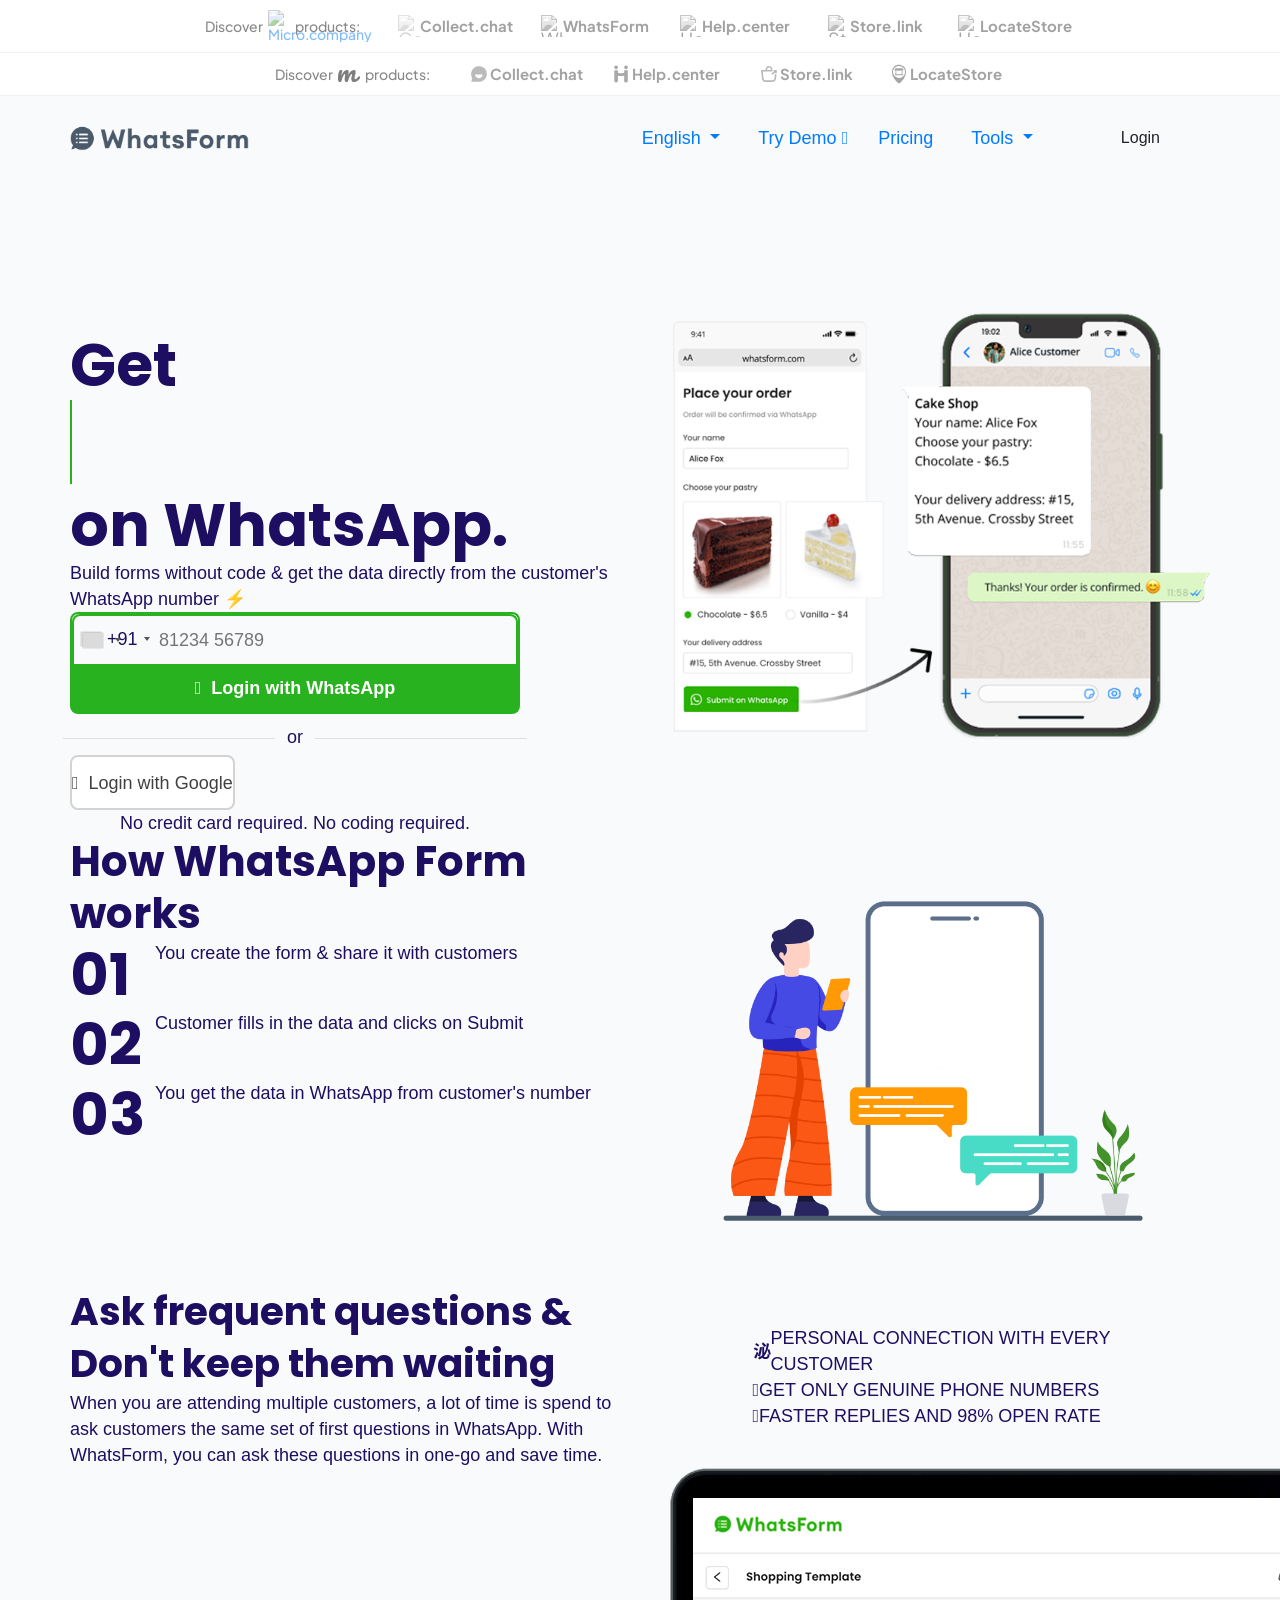
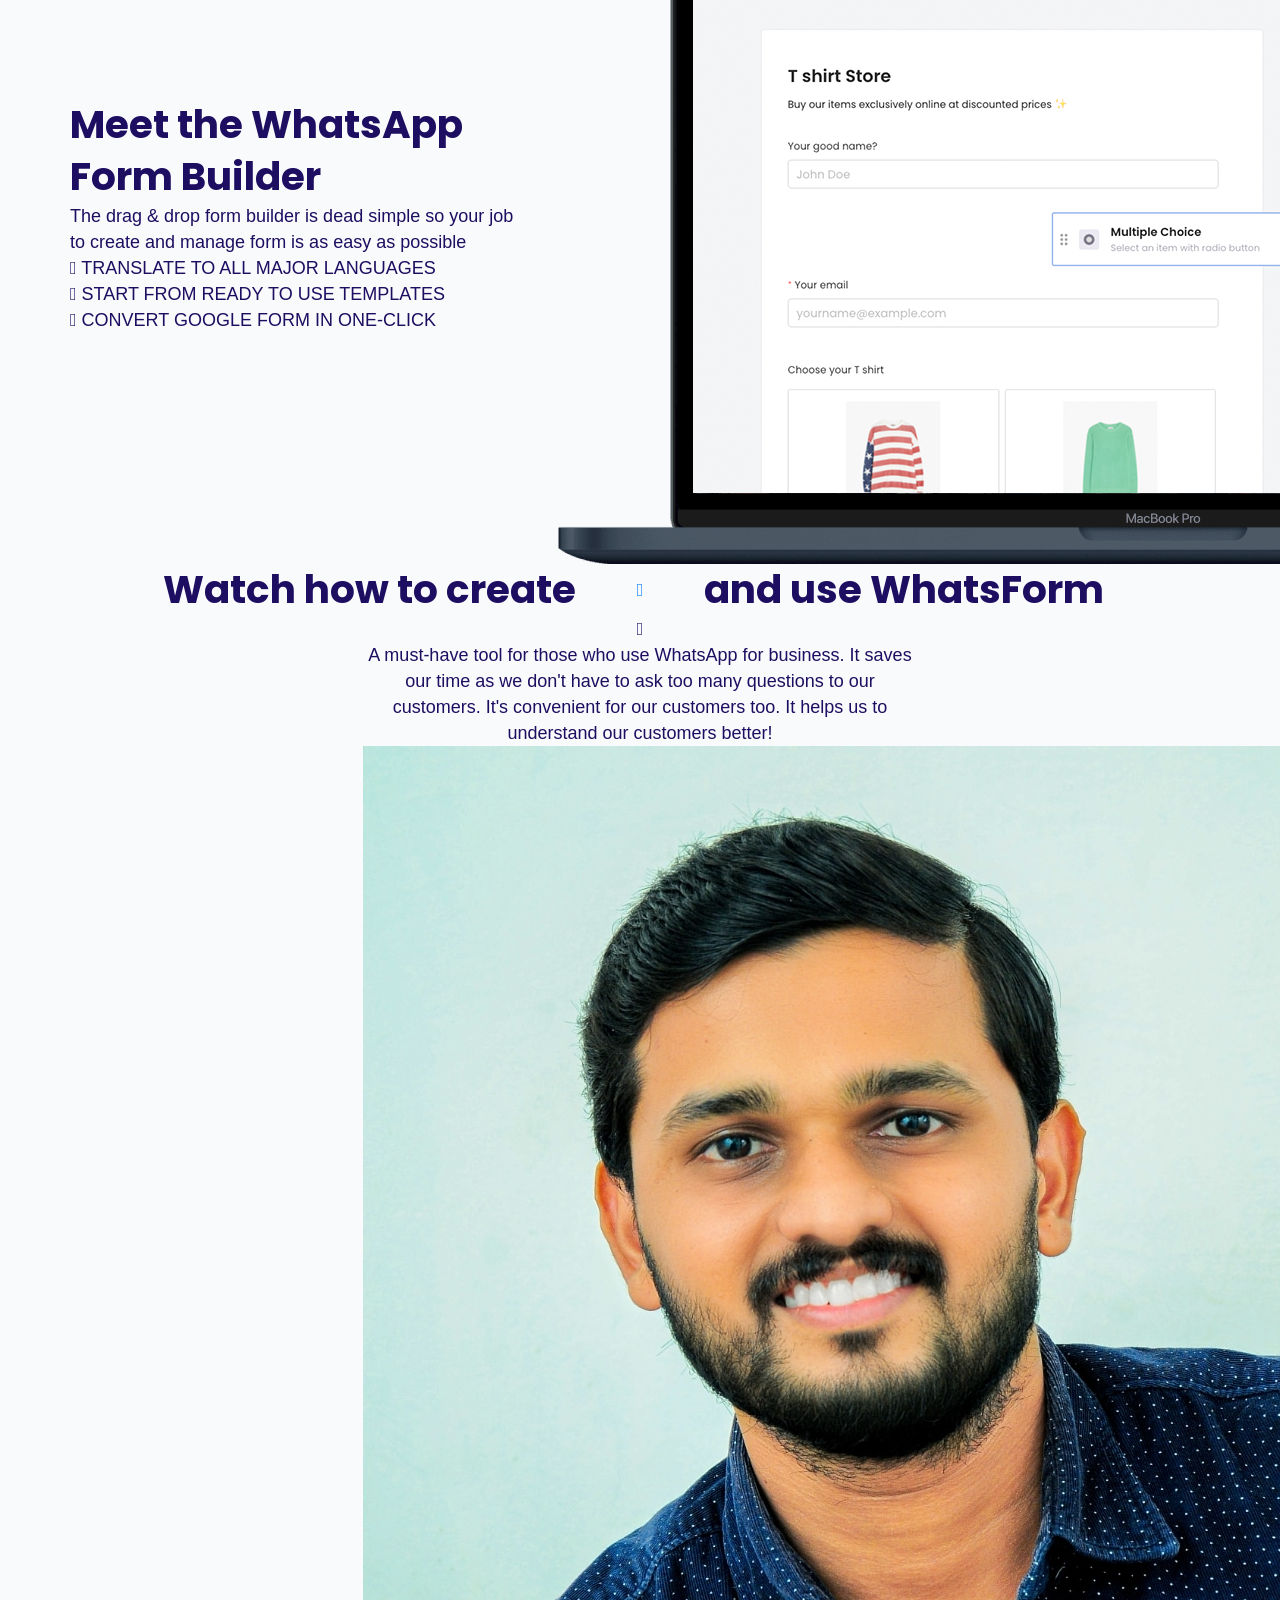
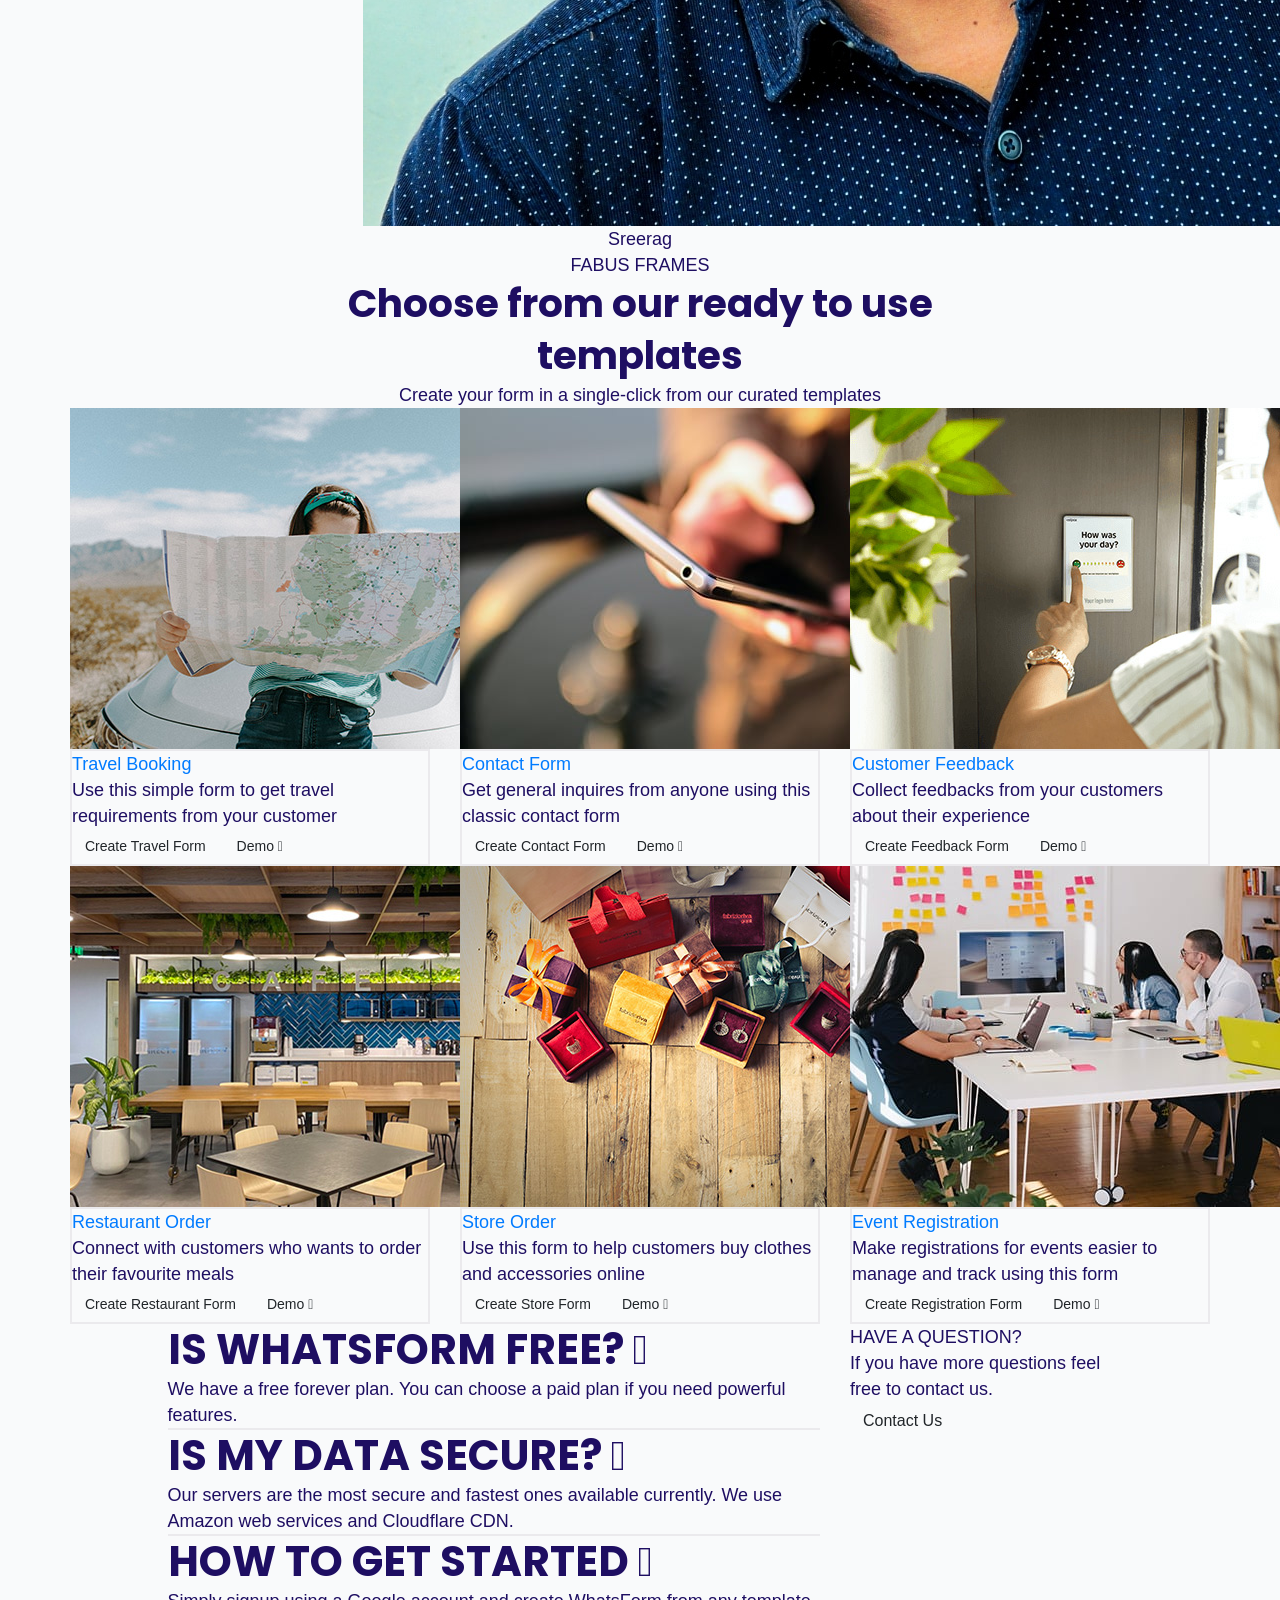
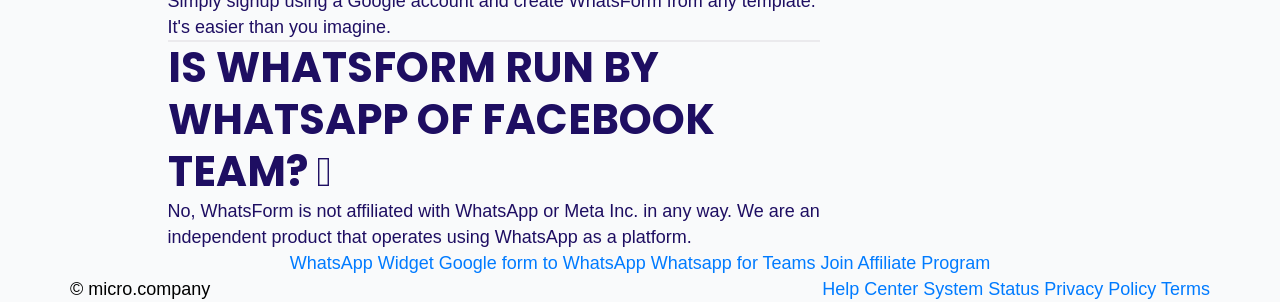
==== whatsform.html @ f4830c85 "Add files via upload" ====
<!DOCTYPE html>
<!-- saved from url=(0022)https://whatsform.com/ -->
<html lang="en"><head><meta http-equiv="Content-Type" content="text/html; charset=UTF-8">
	
	<meta name="viewport" content="width=device-width, initial-scale=1">
	<link rel="icon" href="https://whatsform.com/assets/images/favicon.png" type="image/x-icon">
	<meta name="viewport" content="width=device-width, initial-scale=1.0">
	<meta name="twitter:card" content="summary_large_image">
	<meta name="twitter:site" content="WhatsForm">
	<meta name="twitter:title" content="WhatsForm">
	<meta name="twitter:description" content="Create a form for free &amp; Get data directly to WhatsApp from the customer" s="" number.'="">
	<meta name="twitter:url" content="whatsform.com">
	<meta name="twitter:image" content="https://whatsform.com/images/meta.png">
	<meta property="og:site_name" content="WhatsForm">
	<meta property="og:type" content="website">
	<meta property="og:url" content="whatsform.com">
	<meta property="og:title" content="WhatsForm">
	<meta property="og:description" content="Create a form for free &amp; Get data directly to WhatsApp from the customer" s="" number.'="">
	<meta property="og:image" content="https://whatsform.com/images/meta.png">
	
	<!-- Google Fonts -->
	<style type="text/css">@font-face {font-family:DM Sans;font-style:normal;font-weight:100;src:url(/cf-fonts/v/dm-sans/5.0.18/latin-ext/wght/normal.woff2);unicode-range:U+0100-02AF,U+0304,U+0308,U+0329,U+1E00-1E9F,U+1EF2-1EFF,U+2020,U+20A0-20AB,U+20AD-20CF,U+2113,U+2C60-2C7F,U+A720-A7FF;font-display:swap;}@font-face {font-family:DM Sans;font-style:normal;font-weight:100;src:url(/cf-fonts/v/dm-sans/5.0.18/latin/wght/normal.woff2);unicode-range:U+0000-00FF,U+0131,U+0152-0153,U+02BB-02BC,U+02C6,U+02DA,U+02DC,U+0304,U+0308,U+0329,U+2000-206F,U+2074,U+20AC,U+2122,U+2191,U+2193,U+2212,U+2215,U+FEFF,U+FFFD;font-display:swap;}@font-face {font-family:DM Sans;font-style:normal;font-weight:200;src:url(/cf-fonts/v/dm-sans/5.0.18/latin/wght/normal.woff2);unicode-range:U+0000-00FF,U+0131,U+0152-0153,U+02BB-02BC,U+02C6,U+02DA,U+02DC,U+0304,U+0308,U+0329,U+2000-206F,U+2074,U+20AC,U+2122,U+2191,U+2193,U+2212,U+2215,U+FEFF,U+FFFD;font-display:swap;}@font-face {font-family:DM Sans;font-style:normal;font-weight:200;src:url(/cf-fonts/v/dm-sans/5.0.18/latin-ext/wght/normal.woff2);unicode-range:U+0100-02AF,U+0304,U+0308,U+0329,U+1E00-1E9F,U+1EF2-1EFF,U+2020,U+20A0-20AB,U+20AD-20CF,U+2113,U+2C60-2C7F,U+A720-A7FF;font-display:swap;}@font-face {font-family:DM Sans;font-style:normal;font-weight:300;src:url(/cf-fonts/v/dm-sans/5.0.18/latin/wght/normal.woff2);unicode-range:U+0000-00FF,U+0131,U+0152-0153,U+02BB-02BC,U+02C6,U+02DA,U+02DC,U+0304,U+0308,U+0329,U+2000-206F,U+2074,U+20AC,U+2122,U+2191,U+2193,U+2212,U+2215,U+FEFF,U+FFFD;font-display:swap;}@font-face {font-family:DM Sans;font-style:normal;font-weight:300;src:url(/cf-fonts/v/dm-sans/5.0.18/latin-ext/wght/normal.woff2);unicode-range:U+0100-02AF,U+0304,U+0308,U+0329,U+1E00-1E9F,U+1EF2-1EFF,U+2020,U+20A0-20AB,U+20AD-20CF,U+2113,U+2C60-2C7F,U+A720-A7FF;font-display:swap;}@font-face {font-family:DM Sans;font-style:normal;font-weight:400;src:url(/cf-fonts/v/dm-sans/5.0.18/latin/wght/normal.woff2);unicode-range:U+0000-00FF,U+0131,U+0152-0153,U+02BB-02BC,U+02C6,U+02DA,U+02DC,U+0304,U+0308,U+0329,U+2000-206F,U+2074,U+20AC,U+2122,U+2191,U+2193,U+2212,U+2215,U+FEFF,U+FFFD;font-display:swap;}@font-face {font-family:DM Sans;font-style:normal;font-weight:400;src:url(/cf-fonts/v/dm-sans/5.0.18/latin-ext/wght/normal.woff2);unicode-range:U+0100-02AF,U+0304,U+0308,U+0329,U+1E00-1E9F,U+1EF2-1EFF,U+2020,U+20A0-20AB,U+20AD-20CF,U+2113,U+2C60-2C7F,U+A720-A7FF;font-display:swap;}@font-face {font-family:DM Sans;font-style:normal;font-weight:500;src:url(/cf-fonts/v/dm-sans/5.0.18/latin/wght/normal.woff2);unicode-range:U+0000-00FF,U+0131,U+0152-0153,U+02BB-02BC,U+02C6,U+02DA,U+02DC,U+0304,U+0308,U+0329,U+2000-206F,U+2074,U+20AC,U+2122,U+2191,U+2193,U+2212,U+2215,U+FEFF,U+FFFD;font-display:swap;}@font-face {font-family:DM Sans;font-style:normal;font-weight:500;src:url(/cf-fonts/v/dm-sans/5.0.18/latin-ext/wght/normal.woff2);unicode-range:U+0100-02AF,U+0304,U+0308,U+0329,U+1E00-1E9F,U+1EF2-1EFF,U+2020,U+20A0-20AB,U+20AD-20CF,U+2113,U+2C60-2C7F,U+A720-A7FF;font-display:swap;}@font-face {font-family:DM Sans;font-style:normal;font-weight:600;src:url(/cf-fonts/v/dm-sans/5.0.18/latin/wght/normal.woff2);unicode-range:U+0000-00FF,U+0131,U+0152-0153,U+02BB-02BC,U+02C6,U+02DA,U+02DC,U+0304,U+0308,U+0329,U+2000-206F,U+2074,U+20AC,U+2122,U+2191,U+2193,U+2212,U+2215,U+FEFF,U+FFFD;font-display:swap;}@font-face {font-family:DM Sans;font-style:normal;font-weight:600;src:url(/cf-fonts/v/dm-sans/5.0.18/latin-ext/wght/normal.woff2);unicode-range:U+0100-02AF,U+0304,U+0308,U+0329,U+1E00-1E9F,U+1EF2-1EFF,U+2020,U+20A0-20AB,U+20AD-20CF,U+2113,U+2C60-2C7F,U+A720-A7FF;font-display:swap;}@font-face {font-family:DM Sans;font-style:normal;font-weight:700;src:url(/cf-fonts/v/dm-sans/5.0.18/latin-ext/wght/normal.woff2);unicode-range:U+0100-02AF,U+0304,U+0308,U+0329,U+1E00-1E9F,U+1EF2-1EFF,U+2020,U+20A0-20AB,U+20AD-20CF,U+2113,U+2C60-2C7F,U+A720-A7FF;font-display:swap;}@font-face {font-family:DM Sans;font-style:normal;font-weight:700;src:url(/cf-fonts/v/dm-sans/5.0.18/latin/wght/normal.woff2);unicode-range:U+0000-00FF,U+0131,U+0152-0153,U+02BB-02BC,U+02C6,U+02DA,U+02DC,U+0304,U+0308,U+0329,U+2000-206F,U+2074,U+20AC,U+2122,U+2191,U+2193,U+2212,U+2215,U+FEFF,U+FFFD;font-display:swap;}@font-face {font-family:DM Sans;font-style:normal;font-weight:800;src:url(/cf-fonts/v/dm-sans/5.0.18/latin-ext/wght/normal.woff2);unicode-range:U+0100-02AF,U+0304,U+0308,U+0329,U+1E00-1E9F,U+1EF2-1EFF,U+2020,U+20A0-20AB,U+20AD-20CF,U+2113,U+2C60-2C7F,U+A720-A7FF;font-display:swap;}@font-face {font-family:DM Sans;font-style:normal;font-weight:800;src:url(/cf-fonts/v/dm-sans/5.0.18/latin/wght/normal.woff2);unicode-range:U+0000-00FF,U+0131,U+0152-0153,U+02BB-02BC,U+02C6,U+02DA,U+02DC,U+0304,U+0308,U+0329,U+2000-206F,U+2074,U+20AC,U+2122,U+2191,U+2193,U+2212,U+2215,U+FEFF,U+FFFD;font-display:swap;}@font-face {font-family:DM Sans;font-style:normal;font-weight:900;src:url(/cf-fonts/v/dm-sans/5.0.18/latin/wght/normal.woff2);unicode-range:U+0000-00FF,U+0131,U+0152-0153,U+02BB-02BC,U+02C6,U+02DA,U+02DC,U+0304,U+0308,U+0329,U+2000-206F,U+2074,U+20AC,U+2122,U+2191,U+2193,U+2212,U+2215,U+FEFF,U+FFFD;font-display:swap;}@font-face {font-family:DM Sans;font-style:normal;font-weight:900;src:url(/cf-fonts/v/dm-sans/5.0.18/latin-ext/wght/normal.woff2);unicode-range:U+0100-02AF,U+0304,U+0308,U+0329,U+1E00-1E9F,U+1EF2-1EFF,U+2020,U+20A0-20AB,U+20AD-20CF,U+2113,U+2C60-2C7F,U+A720-A7FF;font-display:swap;}@font-face {font-family:DM Sans;font-style:normal;font-weight:100;src:url(/cf-fonts/v/dm-sans/5.0.18/latin-ext/wght/normal.woff2);unicode-range:U+0100-02AF,U+0304,U+0308,U+0329,U+1E00-1E9F,U+1EF2-1EFF,U+2020,U+20A0-20AB,U+20AD-20CF,U+2113,U+2C60-2C7F,U+A720-A7FF;font-display:swap;}@font-face {font-family:DM Sans;font-style:normal;font-weight:100;src:url(/cf-fonts/v/dm-sans/5.0.18/latin/wght/normal.woff2);unicode-range:U+0000-00FF,U+0131,U+0152-0153,U+02BB-02BC,U+02C6,U+02DA,U+02DC,U+0304,U+0308,U+0329,U+2000-206F,U+2074,U+20AC,U+2122,U+2191,U+2193,U+2212,U+2215,U+FEFF,U+FFFD;font-display:swap;}@font-face {font-family:DM Sans;font-style:normal;font-weight:200;src:url(/cf-fonts/v/dm-sans/5.0.18/latin-ext/wght/normal.woff2);unicode-range:U+0100-02AF,U+0304,U+0308,U+0329,U+1E00-1E9F,U+1EF2-1EFF,U+2020,U+20A0-20AB,U+20AD-20CF,U+2113,U+2C60-2C7F,U+A720-A7FF;font-display:swap;}@font-face {font-family:DM Sans;font-style:normal;font-weight:200;src:url(/cf-fonts/v/dm-sans/5.0.18/latin/wght/normal.woff2);unicode-range:U+0000-00FF,U+0131,U+0152-0153,U+02BB-02BC,U+02C6,U+02DA,U+02DC,U+0304,U+0308,U+0329,U+2000-206F,U+2074,U+20AC,U+2122,U+2191,U+2193,U+2212,U+2215,U+FEFF,U+FFFD;font-display:swap;}@font-face {font-family:DM Sans;font-style:normal;font-weight:300;src:url(/cf-fonts/v/dm-sans/5.0.18/latin/wght/normal.woff2);unicode-range:U+0000-00FF,U+0131,U+0152-0153,U+02BB-02BC,U+02C6,U+02DA,U+02DC,U+0304,U+0308,U+0329,U+2000-206F,U+2074,U+20AC,U+2122,U+2191,U+2193,U+2212,U+2215,U+FEFF,U+FFFD;font-display:swap;}@font-face {font-family:DM Sans;font-style:normal;font-weight:300;src:url(/cf-fonts/v/dm-sans/5.0.18/latin-ext/wght/normal.woff2);unicode-range:U+0100-02AF,U+0304,U+0308,U+0329,U+1E00-1E9F,U+1EF2-1EFF,U+2020,U+20A0-20AB,U+20AD-20CF,U+2113,U+2C60-2C7F,U+A720-A7FF;font-display:swap;}@font-face {font-family:DM Sans;font-style:normal;font-weight:400;src:url(/cf-fonts/v/dm-sans/5.0.18/latin-ext/wght/normal.woff2);unicode-range:U+0100-02AF,U+0304,U+0308,U+0329,U+1E00-1E9F,U+1EF2-1EFF,U+2020,U+20A0-20AB,U+20AD-20CF,U+2113,U+2C60-2C7F,U+A720-A7FF;font-display:swap;}@font-face {font-family:DM Sans;font-style:normal;font-weight:400;src:url(/cf-fonts/v/dm-sans/5.0.18/latin/wght/normal.woff2);unicode-range:U+0000-00FF,U+0131,U+0152-0153,U+02BB-02BC,U+02C6,U+02DA,U+02DC,U+0304,U+0308,U+0329,U+2000-206F,U+2074,U+20AC,U+2122,U+2191,U+2193,U+2212,U+2215,U+FEFF,U+FFFD;font-display:swap;}@font-face {font-family:DM Sans;font-style:normal;font-weight:500;src:url(/cf-fonts/v/dm-sans/5.0.18/latin/wght/normal.woff2);unicode-range:U+0000-00FF,U+0131,U+0152-0153,U+02BB-02BC,U+02C6,U+02DA,U+02DC,U+0304,U+0308,U+0329,U+2000-206F,U+2074,U+20AC,U+2122,U+2191,U+2193,U+2212,U+2215,U+FEFF,U+FFFD;font-display:swap;}@font-face {font-family:DM Sans;font-style:normal;font-weight:500;src:url(/cf-fonts/v/dm-sans/5.0.18/latin-ext/wght/normal.woff2);unicode-range:U+0100-02AF,U+0304,U+0308,U+0329,U+1E00-1E9F,U+1EF2-1EFF,U+2020,U+20A0-20AB,U+20AD-20CF,U+2113,U+2C60-2C7F,U+A720-A7FF;font-display:swap;}@font-face {font-family:DM Sans;font-style:normal;font-weight:600;src:url(/cf-fonts/v/dm-sans/5.0.18/latin/wght/normal.woff2);unicode-range:U+0000-00FF,U+0131,U+0152-0153,U+02BB-02BC,U+02C6,U+02DA,U+02DC,U+0304,U+0308,U+0329,U+2000-206F,U+2074,U+20AC,U+2122,U+2191,U+2193,U+2212,U+2215,U+FEFF,U+FFFD;font-display:swap;}@font-face {font-family:DM Sans;font-style:normal;font-weight:600;src:url(/cf-fonts/v/dm-sans/5.0.18/latin-ext/wght/normal.woff2);unicode-range:U+0100-02AF,U+0304,U+0308,U+0329,U+1E00-1E9F,U+1EF2-1EFF,U+2020,U+20A0-20AB,U+20AD-20CF,U+2113,U+2C60-2C7F,U+A720-A7FF;font-display:swap;}@font-face {font-family:DM Sans;font-style:normal;font-weight:700;src:url(/cf-fonts/v/dm-sans/5.0.18/latin/wght/normal.woff2);unicode-range:U+0000-00FF,U+0131,U+0152-0153,U+02BB-02BC,U+02C6,U+02DA,U+02DC,U+0304,U+0308,U+0329,U+2000-206F,U+2074,U+20AC,U+2122,U+2191,U+2193,U+2212,U+2215,U+FEFF,U+FFFD;font-display:swap;}@font-face {font-family:DM Sans;font-style:normal;font-weight:700;src:url(/cf-fonts/v/dm-sans/5.0.18/latin-ext/wght/normal.woff2);unicode-range:U+0100-02AF,U+0304,U+0308,U+0329,U+1E00-1E9F,U+1EF2-1EFF,U+2020,U+20A0-20AB,U+20AD-20CF,U+2113,U+2C60-2C7F,U+A720-A7FF;font-display:swap;}@font-face {font-family:DM Sans;font-style:normal;font-weight:800;src:url(/cf-fonts/v/dm-sans/5.0.18/latin/wght/normal.woff2);unicode-range:U+0000-00FF,U+0131,U+0152-0153,U+02BB-02BC,U+02C6,U+02DA,U+02DC,U+0304,U+0308,U+0329,U+2000-206F,U+2074,U+20AC,U+2122,U+2191,U+2193,U+2212,U+2215,U+FEFF,U+FFFD;font-display:swap;}@font-face {font-family:DM Sans;font-style:normal;font-weight:800;src:url(/cf-fonts/v/dm-sans/5.0.18/latin-ext/wght/normal.woff2);unicode-range:U+0100-02AF,U+0304,U+0308,U+0329,U+1E00-1E9F,U+1EF2-1EFF,U+2020,U+20A0-20AB,U+20AD-20CF,U+2113,U+2C60-2C7F,U+A720-A7FF;font-display:swap;}@font-face {font-family:DM Sans;font-style:normal;font-weight:900;src:url(/cf-fonts/v/dm-sans/5.0.18/latin-ext/wght/normal.woff2);unicode-range:U+0100-02AF,U+0304,U+0308,U+0329,U+1E00-1E9F,U+1EF2-1EFF,U+2020,U+20A0-20AB,U+20AD-20CF,U+2113,U+2C60-2C7F,U+A720-A7FF;font-display:swap;}@font-face {font-family:DM Sans;font-style:normal;font-weight:900;src:url(/cf-fonts/v/dm-sans/5.0.18/latin/wght/normal.woff2);unicode-range:U+0000-00FF,U+0131,U+0152-0153,U+02BB-02BC,U+02C6,U+02DA,U+02DC,U+0304,U+0308,U+0329,U+2000-206F,U+2074,U+20AC,U+2122,U+2191,U+2193,U+2212,U+2215,U+FEFF,U+FFFD;font-display:swap;}</style>
	<!-- Bootstrap 4.5.2 CSS -->
	<link rel="stylesheet" href="./whatsform_files/bootstrap.min.css" integrity="sha384-JcKb8q3iqJ61gNV9KGb8thSsNjpSL0n8PARn9HuZOnIxN0hoP+VmmDGMN5t9UJ0Z" crossorigin="anonymous">
	<!-- Slick 1.8.1 jQuery plugin CSS (Sliders) -->
	<link rel="stylesheet" type="text/css" href="./whatsform_files/slick.css">
	<!-- Fancybox 3 jQuery plugin CSS (Open images and video in popup) -->
	<link rel="stylesheet" href="./whatsform_files/jquery.fancybox.min.css">
	<!-- AOS 2.3.4 jQuery plugin CSS (Animations) -->
	<link href="./whatsform_files/aos.css" rel="stylesheet">
	<!-- FontAwesome CSS -->
	<link rel="stylesheet" href="./whatsform_files/all.min.css">
	<!-- Startup CSS (Styles for all blocks) - Remove ".min" if you would edit a css code -->
	<link href="./whatsform_files/style.css" rel="stylesheet">
	<link href="./whatsform_files/typing.css" rel="stylesheet">
	<link rel="stylesheet" href="./whatsform_files/intlTelInput.css">
	<!-- jQuery 3.5.1 -->
	<script src="./whatsform_files/jquery-3.5.1.min.js" type="text/javascript"></script>
	
	
	
	
	<script defer="" data-domain="whatsform.com" src="./whatsform_files/script.js" type="text/javascript"></script>
	<script type="text/javascript">window.plausible = window.plausible || function () {
	    (window.plausible.q
	      = window.plausible.q || []).push(arguments)
	  }</script>
	<!-- Phone number input script -->
	<script src="./whatsform_files/intlTelInput.min.js" type="text/javascript"></script>
	<script async="" src="./whatsform_files/script(1).js" onload="initMicroNavbar()" type="text/javascript"></script>
	<title>Collect data directly to your WhatsApp number - WhatsForm</title>
	<meta name="description" content="Create a free form using our drag &amp; drop WhatsApp form builder. Get form responses directly to your WhatsApp from the customer&#39;s number. Convert existing google forms to WhatsApp contact form in one click.">

	<link rel="alternate" hreflang="en" href="https://whatsform.com/">
	<link rel="alternate" hreflang="es" href="https://whatsform.com/es/">
	<link rel="alternate" hreflang="pt-br" href="https://whatsform.com/pt-br/">
	<link rel="alternate" hreflang="id" href="https://whatsform.com/id/">

<link href="./whatsform_files/style(1).css" rel="stylesheet"></head>

<body data-aos-easing="ease-out-cubic" data-aos-duration="400" data-aos-delay="0">
    <style>
        @import url('https://fonts.googleapis.com/css2?family=Plus+Jakarta+Sans:ital,wght@0,200..800;1,200..800&display=swap');

        .micro-container {
            font-family: "Plus Jakarta Sans", sans-serif;
            display: flex;
            align-items: center;
            justify-content: center;
            background-color: white;
            color: #898989;
            padding: 10px 20px;
            border-bottom: 1px solid #f1f1f1;
            width: 100%;
            position: relative;
            top: 0;
            z-index:999;
        }
    
        @media (max-width: 768px) {
          .micro-container{
            justify-content: flex-start;
            overflow-x: scroll;
          } 
        }
        .micro-text {
            margin-right: 15px;
            display: flex;
            line-height: 1rem;
            display: flex;
            align-items: center;
            font-size: 14px;
            font-weight: 500;
            -webkit-font-smoothing antialiased;
        }
        .micro-text a{
          width: 32px;
        }
        .micro-icons {
            display: flex;
        }
        .micro-logo {
            margin-left: 20px;
            cursor: pointer;
            width: 120px;
            background-size: 120px;
            filter: grayscale(100%);
            transition: filter 0.3s ease;
            display: flex;
            align-items: center;
            justify-content: center;
            text-decoration: none;
            color: #666;
            line-height: 1rem;
            opacity: 0.6;
            transition: all 0.3s ease;
        }
        .micro-lighten img{
            opacity: 0.5;
        }
        .micro-logo img {
            width: 22px;
            height: 22px;
        }
        .micro-logo span {
            font-size: 15px;
            font-weight: 700;
        }
        .micro-logo:hover {
            filter: grayscale(0%);
            opacity: 1;
            color:#000;
        }
        .micro-logo:hover img {
            opacity: 1;
        }
        .micro-m-icon {
            width: 22px;
            cursor: pointer;
            margin: 0px 5px;
            opacity: 0.5;
            transition: all 0.3s ease;
        }
        .micro-m-icon:hover {
            opacity: 1;
        }
    </style>
    <div class="micro-container">
        <div class="micro-text">Discover <a href="https://micro.company/?utm_source=micro_navbar&amp;utm_medium=whatsform.com" target="_blank"><img class="micro-m-icon micro-lighten" src="./whatsform_files/m.svg" alt="Micro.company"></a> products:</div>
        <div class="micro-icons">
            <a id="cc" class="micro-logo micro-lighten" href="https://collect.chat/?utm_source=micro_navbar&amp;utm_medium=whatsform.com" target="_blank" style="display: flex;">
                <img src="./whatsform_files/cc.svg" alt="CollectChat">
                <span>Collect.chat</span>
            </a>
            <a id="wf" class="micro-logo" href="https://whatsform.com/?utm_source=micro_navbar&amp;utm_medium=whatsform.com" target="_blank" style="display: none;">
                <img src="./whatsform_files/wf.svg" alt="WhatsForm">
                <span>WhatsForm</span>
            </a>
            <a id="hc" class="micro-logo" href="https://help.center/?utm_source=micro_navbar&amp;utm_medium=whatsform.com" target="_blank" style="display: flex;">
                <img src="./whatsform_files/hc.svg" alt="HelpCenter">
                <span>Help.center</span>
            </a>
            <a id="sl" class="micro-logo" href="https://store.link/?utm_source=micro_navbar&amp;utm_medium=whatsform.com" target="_blank" style="display: flex;">
                <img src="./whatsform_files/sl.svg" alt="StoreLink">
                <span>Store.link</span>
            </a>
            <a id="ls" class="micro-logo" href="https://locatestore.com/?utm_source=micro_navbar&amp;utm_medium=whatsform.com" target="_blank" style="display: flex;">
                <img src="./whatsform_files/ls.svg" alt="HelpCenter">
                <span>LocateStore</span>
            </a>
        </div>
    </div>

	<section class="header" id="header">
	   <div class="container navbar navbar-expand-md px-md-0">
	      <div class="logo-container">
	         <a class="color-green" href="https://whatsform.com/">
	            <img class="logo" src="./whatsform_files/logo-dark.png">
	         </a>
	      </div>
	      <ul class="navbar-nav mr-auto">
	         <li class="nav-item dropdown">
	            <a class="nav-link dropdown-toggle link color-heading" href="https://whatsform.com/#" id="navbarDropdown" role="button" data-toggle="dropdown" aria-haspopup="true" aria-expanded="false">
	               English
	            </a>
	            <div class="dropdown-menu py-3" aria-labelledby="navbarDropdown">
	               <a class="dropdown-item" href="https://whatsform.com/">English</a>
	               <a class="dropdown-item" href="https://whatsform.com/pt-br/">Português</a>
	               <a class="dropdown-item" href="https://whatsform.com/es/">Español</a>
	               <a class="dropdown-item" href="https://whatsform.com/id/">Indonesian</a>
	
	            </div>
	         </li>
	         <li class="nav-item"><a target="_blank" class="link color-heading" href="https://whatsform.com/demo">Try Demo
	               <i class="far fa-share-square"></i></a></li>
	         <li class="nav-item"><a href="https://whatsform.com/pricing" class="link color-heading">Pricing</a></li>
	        <li class="nav-item dropdown english-show">
	            <a class="nav-link dropdown-toggle link color-heading" href="https://whatsform.com/#" id="navbarDropdown" role="button" data-toggle="dropdown" aria-haspopup="true" aria-expanded="false">
	               Tools
	            </a>
	            <div class="dropdown-menu py-3" aria-labelledby="navbarDropdown">
	               <a class="dropdown-item" href="https://whatsform.com/tools/whatsapp-message-formatter/">Message Formatter</a>
	               <a class="dropdown-item" href="https://whatsform.com/tools/whatsapp-direct/">Message Unsaved Number</a>
	               <a class="dropdown-item" href="https://getwidget.com/whatsapp/?utm_source=whatsform" target="_blank">Website Widget</a>
	               <a class="dropdown-item" href="https://whatsform.com/tools/">All Free Tools</a>
	
	            </div>
	         </li>
	         <li class="nav-item login-button"><a href="https://whatsform.com/#" onclick="if (!window.__cfRLUnblockHandlers) return false; return signupClick(event, &#39;en&#39;)" class="btn sm action-1 px-4 login-button-text">Login</a></li>
	
	      </ul>
	   </div>
	   <div class="header---mob">
	      <nav id="navbar">
	         <div class="nav-content">
	            <ul>
	               <li class="nav-right-logo">
	                  <a href="https://whatsform.com/index.html"><img src="./whatsform_files/logo.png"></a>
	               </li>
	               <li><a target="_blank" class="link color-heading" href="https://whatsform.com/demo">Try Demo
	                     <i class="far fa-share-square"></i></a></li>
	               <li><a href="https://whatsform.com/pricing" class="link color-heading">Pricing</a></li>
	               <li class"english"="">
	                  <a href="https://whatsform.com/tools/" class="link color-heading">Tools</a>
	               </li>
	               <li class="login-button"><a href="https://whatsform.com/#" onclick="if (!window.__cfRLUnblockHandlers) return false; return signupClick(event, &#39;en&#39;)" class="link color-heading login-button-text">Login</a></li>
	            </ul>
	         </div>
	      </nav>
	      <button class="nav-menu-toggle" type="submit"></button>
	   </div>
	</section>
	<header>

		<div class="container px-xl-0 relative text-center text-md-left">
			<div class="row justify-content-between">
				<div class="col-md-10 col-xl-6 pb-165 inner hero-wrapper">
					<h1 class="hero-text aos-init aos-animate" data-aos="fade-down" data-aos-delay="0">
						Get
						<ul class="dynamic-txts">
							<li><span>Orders</span></li>
							<li><span>Registrations</span></li>
							<li><span>Bookings</span></li>
							<li><span>Feedback</span></li>
							<li><span>Surveys</span></li>
						</ul>
						on WhatsApp.
					</h1>
					<div class="mt-20 medium color-heading text-adaptive f-18 aos-init aos-animate" data-aos="fade-down" data-aos-delay="250">
						Build forms without code &amp; get the data directly from the customer's WhatsApp number ⚡️


					</div>
					<div class="mt-30 aos-init aos-animate signup-container" data-aos="fade-down" data-aos-delay="500">
						<div id="signup-container-desktop" style="" class="w-full">
							<div class="signup-container-desktop-phone-input hide-on-token-screen">
								<form id="signup-form" class="d-flex" onsubmit="if (!window.__cfRLUnblockHandlers) return false; processSignup(event, &#39;en&#39;)">
									<div class="iti iti--allow-dropdown iti--separate-dial-code"><div class="iti__flag-container"><div class="iti__selected-flag" role="combobox" aria-controls="iti-0__country-listbox" aria-owns="iti-0__country-listbox" aria-expanded="false" tabindex="0" title="India (भारत): +91" aria-activedescendant="iti-0__item-in"><div class="iti__flag iti__in"></div><div class="iti__selected-dial-code">+91</div><div class="iti__arrow"></div></div><ul class="iti__country-list iti__hide" id="iti-0__country-listbox" role="listbox" aria-label="List of countries"><li class="iti__country iti__preferred" tabindex="-1" id="iti-0__item-us-preferred" role="option" data-dial-code="1" data-country-code="us" aria-selected="false"><div class="iti__flag-box"><div class="iti__flag iti__us"></div></div><span class="iti__country-name">United States</span><span class="iti__dial-code">+1</span></li><li class="iti__country iti__preferred" tabindex="-1" id="iti-0__item-gb-preferred" role="option" data-dial-code="44" data-country-code="gb" aria-selected="false"><div class="iti__flag-box"><div class="iti__flag iti__gb"></div></div><span class="iti__country-name">United Kingdom</span><span class="iti__dial-code">+44</span></li><li class="iti__divider" role="separator" aria-disabled="true"></li><li class="iti__country iti__standard" tabindex="-1" id="iti-0__item-af" role="option" data-dial-code="93" data-country-code="af" aria-selected="false"><div class="iti__flag-box"><div class="iti__flag iti__af"></div></div><span class="iti__country-name">Afghanistan (‫افغانستان‬‎)</span><span class="iti__dial-code">+93</span></li><li class="iti__country iti__standard" tabindex="-1" id="iti-0__item-al" role="option" data-dial-code="355" data-country-code="al" aria-selected="false"><div class="iti__flag-box"><div class="iti__flag iti__al"></div></div><span class="iti__country-name">Albania (Shqipëri)</span><span class="iti__dial-code">+355</span></li><li class="iti__country iti__standard" tabindex="-1" id="iti-0__item-dz" role="option" data-dial-code="213" data-country-code="dz" aria-selected="false"><div class="iti__flag-box"><div class="iti__flag iti__dz"></div></div><span class="iti__country-name">Algeria (‫الجزائر‬‎)</span><span class="iti__dial-code">+213</span></li><li class="iti__country iti__standard" tabindex="-1" id="iti-0__item-as" role="option" data-dial-code="1" data-country-code="as" aria-selected="false"><div class="iti__flag-box"><div class="iti__flag iti__as"></div></div><span class="iti__country-name">American Samoa</span><span class="iti__dial-code">+1</span></li><li class="iti__country iti__standard" tabindex="-1" id="iti-0__item-ad" role="option" data-dial-code="376" data-country-code="ad" aria-selected="false"><div class="iti__flag-box"><div class="iti__flag iti__ad"></div></div><span class="iti__country-name">Andorra</span><span class="iti__dial-code">+376</span></li><li class="iti__country iti__standard" tabindex="-1" id="iti-0__item-ao" role="option" data-dial-code="244" data-country-code="ao" aria-selected="false"><div class="iti__flag-box"><div class="iti__flag iti__ao"></div></div><span class="iti__country-name">Angola</span><span class="iti__dial-code">+244</span></li><li class="iti__country iti__standard" tabindex="-1" id="iti-0__item-ai" role="option" data-dial-code="1" data-country-code="ai" aria-selected="false"><div class="iti__flag-box"><div class="iti__flag iti__ai"></div></div><span class="iti__country-name">Anguilla</span><span class="iti__dial-code">+1</span></li><li class="iti__country iti__standard" tabindex="-1" id="iti-0__item-ag" role="option" data-dial-code="1" data-country-code="ag" aria-selected="false"><div class="iti__flag-box"><div class="iti__flag iti__ag"></div></div><span class="iti__country-name">Antigua and Barbuda</span><span class="iti__dial-code">+1</span></li><li class="iti__country iti__standard" tabindex="-1" id="iti-0__item-ar" role="option" data-dial-code="54" data-country-code="ar" aria-selected="false"><div class="iti__flag-box"><div class="iti__flag iti__ar"></div></div><span class="iti__country-name">Argentina</span><span class="iti__dial-code">+54</span></li><li class="iti__country iti__standard" tabindex="-1" id="iti-0__item-am" role="option" data-dial-code="374" data-country-code="am" aria-selected="false"><div class="iti__flag-box"><div class="iti__flag iti__am"></div></div><span class="iti__country-name">Armenia (Հայաստան)</span><span class="iti__dial-code">+374</span></li><li class="iti__country iti__standard" tabindex="-1" id="iti-0__item-aw" role="option" data-dial-code="297" data-country-code="aw" aria-selected="false"><div class="iti__flag-box"><div class="iti__flag iti__aw"></div></div><span class="iti__country-name">Aruba</span><span class="iti__dial-code">+297</span></li><li class="iti__country iti__standard" tabindex="-1" id="iti-0__item-au" role="option" data-dial-code="61" data-country-code="au" aria-selected="false"><div class="iti__flag-box"><div class="iti__flag iti__au"></div></div><span class="iti__country-name">Australia</span><span class="iti__dial-code">+61</span></li><li class="iti__country iti__standard" tabindex="-1" id="iti-0__item-at" role="option" data-dial-code="43" data-country-code="at" aria-selected="false"><div class="iti__flag-box"><div class="iti__flag iti__at"></div></div><span class="iti__country-name">Austria (Österreich)</span><span class="iti__dial-code">+43</span></li><li class="iti__country iti__standard" tabindex="-1" id="iti-0__item-az" role="option" data-dial-code="994" data-country-code="az" aria-selected="false"><div class="iti__flag-box"><div class="iti__flag iti__az"></div></div><span class="iti__country-name">Azerbaijan (Azərbaycan)</span><span class="iti__dial-code">+994</span></li><li class="iti__country iti__standard" tabindex="-1" id="iti-0__item-bs" role="option" data-dial-code="1" data-country-code="bs" aria-selected="false"><div class="iti__flag-box"><div class="iti__flag iti__bs"></div></div><span class="iti__country-name">Bahamas</span><span class="iti__dial-code">+1</span></li><li class="iti__country iti__standard" tabindex="-1" id="iti-0__item-bh" role="option" data-dial-code="973" data-country-code="bh" aria-selected="false"><div class="iti__flag-box"><div class="iti__flag iti__bh"></div></div><span class="iti__country-name">Bahrain (‫البحرين‬‎)</span><span class="iti__dial-code">+973</span></li><li class="iti__country iti__standard" tabindex="-1" id="iti-0__item-bd" role="option" data-dial-code="880" data-country-code="bd" aria-selected="false"><div class="iti__flag-box"><div class="iti__flag iti__bd"></div></div><span class="iti__country-name">Bangladesh (বাংলাদেশ)</span><span class="iti__dial-code">+880</span></li><li class="iti__country iti__standard" tabindex="-1" id="iti-0__item-bb" role="option" data-dial-code="1" data-country-code="bb" aria-selected="false"><div class="iti__flag-box"><div class="iti__flag iti__bb"></div></div><span class="iti__country-name">Barbados</span><span class="iti__dial-code">+1</span></li><li class="iti__country iti__standard" tabindex="-1" id="iti-0__item-by" role="option" data-dial-code="375" data-country-code="by" aria-selected="false"><div class="iti__flag-box"><div class="iti__flag iti__by"></div></div><span class="iti__country-name">Belarus (Беларусь)</span><span class="iti__dial-code">+375</span></li><li class="iti__country iti__standard" tabindex="-1" id="iti-0__item-be" role="option" data-dial-code="32" data-country-code="be" aria-selected="false"><div class="iti__flag-box"><div class="iti__flag iti__be"></div></div><span class="iti__country-name">Belgium (België)</span><span class="iti__dial-code">+32</span></li><li class="iti__country iti__standard" tabindex="-1" id="iti-0__item-bz" role="option" data-dial-code="501" data-country-code="bz" aria-selected="false"><div class="iti__flag-box"><div class="iti__flag iti__bz"></div></div><span class="iti__country-name">Belize</span><span class="iti__dial-code">+501</span></li><li class="iti__country iti__standard" tabindex="-1" id="iti-0__item-bj" role="option" data-dial-code="229" data-country-code="bj" aria-selected="false"><div class="iti__flag-box"><div class="iti__flag iti__bj"></div></div><span class="iti__country-name">Benin (Bénin)</span><span class="iti__dial-code">+229</span></li><li class="iti__country iti__standard" tabindex="-1" id="iti-0__item-bm" role="option" data-dial-code="1" data-country-code="bm" aria-selected="false"><div class="iti__flag-box"><div class="iti__flag iti__bm"></div></div><span class="iti__country-name">Bermuda</span><span class="iti__dial-code">+1</span></li><li class="iti__country iti__standard" tabindex="-1" id="iti-0__item-bt" role="option" data-dial-code="975" data-country-code="bt" aria-selected="false"><div class="iti__flag-box"><div class="iti__flag iti__bt"></div></div><span class="iti__country-name">Bhutan (འབྲུག)</span><span class="iti__dial-code">+975</span></li><li class="iti__country iti__standard" tabindex="-1" id="iti-0__item-bo" role="option" data-dial-code="591" data-country-code="bo" aria-selected="false"><div class="iti__flag-box"><div class="iti__flag iti__bo"></div></div><span class="iti__country-name">Bolivia</span><span class="iti__dial-code">+591</span></li><li class="iti__country iti__standard" tabindex="-1" id="iti-0__item-ba" role="option" data-dial-code="387" data-country-code="ba" aria-selected="false"><div class="iti__flag-box"><div class="iti__flag iti__ba"></div></div><span class="iti__country-name">Bosnia and Herzegovina (Босна и Херцеговина)</span><span class="iti__dial-code">+387</span></li><li class="iti__country iti__standard" tabindex="-1" id="iti-0__item-bw" role="option" data-dial-code="267" data-country-code="bw" aria-selected="false"><div class="iti__flag-box"><div class="iti__flag iti__bw"></div></div><span class="iti__country-name">Botswana</span><span class="iti__dial-code">+267</span></li><li class="iti__country iti__standard" tabindex="-1" id="iti-0__item-br" role="option" data-dial-code="55" data-country-code="br" aria-selected="false"><div class="iti__flag-box"><div class="iti__flag iti__br"></div></div><span class="iti__country-name">Brazil (Brasil)</span><span class="iti__dial-code">+55</span></li><li class="iti__country iti__standard" tabindex="-1" id="iti-0__item-io" role="option" data-dial-code="246" data-country-code="io" aria-selected="false"><div class="iti__flag-box"><div class="iti__flag iti__io"></div></div><span class="iti__country-name">British Indian Ocean Territory</span><span class="iti__dial-code">+246</span></li><li class="iti__country iti__standard" tabindex="-1" id="iti-0__item-vg" role="option" data-dial-code="1" data-country-code="vg" aria-selected="false"><div class="iti__flag-box"><div class="iti__flag iti__vg"></div></div><span class="iti__country-name">British Virgin Islands</span><span class="iti__dial-code">+1</span></li><li class="iti__country iti__standard" tabindex="-1" id="iti-0__item-bn" role="option" data-dial-code="673" data-country-code="bn" aria-selected="false"><div class="iti__flag-box"><div class="iti__flag iti__bn"></div></div><span class="iti__country-name">Brunei</span><span class="iti__dial-code">+673</span></li><li class="iti__country iti__standard" tabindex="-1" id="iti-0__item-bg" role="option" data-dial-code="359" data-country-code="bg" aria-selected="false"><div class="iti__flag-box"><div class="iti__flag iti__bg"></div></div><span class="iti__country-name">Bulgaria (България)</span><span class="iti__dial-code">+359</span></li><li class="iti__country iti__standard" tabindex="-1" id="iti-0__item-bf" role="option" data-dial-code="226" data-country-code="bf" aria-selected="false"><div class="iti__flag-box"><div class="iti__flag iti__bf"></div></div><span class="iti__country-name">Burkina Faso</span><span class="iti__dial-code">+226</span></li><li class="iti__country iti__standard" tabindex="-1" id="iti-0__item-bi" role="option" data-dial-code="257" data-country-code="bi" aria-selected="false"><div class="iti__flag-box"><div class="iti__flag iti__bi"></div></div><span class="iti__country-name">Burundi (Uburundi)</span><span class="iti__dial-code">+257</span></li><li class="iti__country iti__standard" tabindex="-1" id="iti-0__item-kh" role="option" data-dial-code="855" data-country-code="kh" aria-selected="false"><div class="iti__flag-box"><div class="iti__flag iti__kh"></div></div><span class="iti__country-name">Cambodia (កម្ពុជា)</span><span class="iti__dial-code">+855</span></li><li class="iti__country iti__standard" tabindex="-1" id="iti-0__item-cm" role="option" data-dial-code="237" data-country-code="cm" aria-selected="false"><div class="iti__flag-box"><div class="iti__flag iti__cm"></div></div><span class="iti__country-name">Cameroon (Cameroun)</span><span class="iti__dial-code">+237</span></li><li class="iti__country iti__standard" tabindex="-1" id="iti-0__item-ca" role="option" data-dial-code="1" data-country-code="ca" aria-selected="false"><div class="iti__flag-box"><div class="iti__flag iti__ca"></div></div><span class="iti__country-name">Canada</span><span class="iti__dial-code">+1</span></li><li class="iti__country iti__standard" tabindex="-1" id="iti-0__item-cv" role="option" data-dial-code="238" data-country-code="cv" aria-selected="false"><div class="iti__flag-box"><div class="iti__flag iti__cv"></div></div><span class="iti__country-name">Cape Verde (Kabu Verdi)</span><span class="iti__dial-code">+238</span></li><li class="iti__country iti__standard" tabindex="-1" id="iti-0__item-bq" role="option" data-dial-code="599" data-country-code="bq" aria-selected="false"><div class="iti__flag-box"><div class="iti__flag iti__bq"></div></div><span class="iti__country-name">Caribbean Netherlands</span><span class="iti__dial-code">+599</span></li><li class="iti__country iti__standard" tabindex="-1" id="iti-0__item-ky" role="option" data-dial-code="1" data-country-code="ky" aria-selected="false"><div class="iti__flag-box"><div class="iti__flag iti__ky"></div></div><span class="iti__country-name">Cayman Islands</span><span class="iti__dial-code">+1</span></li><li class="iti__country iti__standard" tabindex="-1" id="iti-0__item-cf" role="option" data-dial-code="236" data-country-code="cf" aria-selected="false"><div class="iti__flag-box"><div class="iti__flag iti__cf"></div></div><span class="iti__country-name">Central African Republic (République centrafricaine)</span><span class="iti__dial-code">+236</span></li><li class="iti__country iti__standard" tabindex="-1" id="iti-0__item-td" role="option" data-dial-code="235" data-country-code="td" aria-selected="false"><div class="iti__flag-box"><div class="iti__flag iti__td"></div></div><span class="iti__country-name">Chad (Tchad)</span><span class="iti__dial-code">+235</span></li><li class="iti__country iti__standard" tabindex="-1" id="iti-0__item-cl" role="option" data-dial-code="56" data-country-code="cl" aria-selected="false"><div class="iti__flag-box"><div class="iti__flag iti__cl"></div></div><span class="iti__country-name">Chile</span><span class="iti__dial-code">+56</span></li><li class="iti__country iti__standard" tabindex="-1" id="iti-0__item-cn" role="option" data-dial-code="86" data-country-code="cn" aria-selected="false"><div class="iti__flag-box"><div class="iti__flag iti__cn"></div></div><span class="iti__country-name">China (中国)</span><span class="iti__dial-code">+86</span></li><li class="iti__country iti__standard" tabindex="-1" id="iti-0__item-cx" role="option" data-dial-code="61" data-country-code="cx" aria-selected="false"><div class="iti__flag-box"><div class="iti__flag iti__cx"></div></div><span class="iti__country-name">Christmas Island</span><span class="iti__dial-code">+61</span></li><li class="iti__country iti__standard" tabindex="-1" id="iti-0__item-cc" role="option" data-dial-code="61" data-country-code="cc" aria-selected="false"><div class="iti__flag-box"><div class="iti__flag iti__cc"></div></div><span class="iti__country-name">Cocos (Keeling) Islands</span><span class="iti__dial-code">+61</span></li><li class="iti__country iti__standard" tabindex="-1" id="iti-0__item-co" role="option" data-dial-code="57" data-country-code="co" aria-selected="false"><div class="iti__flag-box"><div class="iti__flag iti__co"></div></div><span class="iti__country-name">Colombia</span><span class="iti__dial-code">+57</span></li><li class="iti__country iti__standard" tabindex="-1" id="iti-0__item-km" role="option" data-dial-code="269" data-country-code="km" aria-selected="false"><div class="iti__flag-box"><div class="iti__flag iti__km"></div></div><span class="iti__country-name">Comoros (‫جزر القمر‬‎)</span><span class="iti__dial-code">+269</span></li><li class="iti__country iti__standard" tabindex="-1" id="iti-0__item-cd" role="option" data-dial-code="243" data-country-code="cd" aria-selected="false"><div class="iti__flag-box"><div class="iti__flag iti__cd"></div></div><span class="iti__country-name">Congo (DRC) (Jamhuri ya Kidemokrasia ya Kongo)</span><span class="iti__dial-code">+243</span></li><li class="iti__country iti__standard" tabindex="-1" id="iti-0__item-cg" role="option" data-dial-code="242" data-country-code="cg" aria-selected="false"><div class="iti__flag-box"><div class="iti__flag iti__cg"></div></div><span class="iti__country-name">Congo (Republic) (Congo-Brazzaville)</span><span class="iti__dial-code">+242</span></li><li class="iti__country iti__standard" tabindex="-1" id="iti-0__item-ck" role="option" data-dial-code="682" data-country-code="ck" aria-selected="false"><div class="iti__flag-box"><div class="iti__flag iti__ck"></div></div><span class="iti__country-name">Cook Islands</span><span class="iti__dial-code">+682</span></li><li class="iti__country iti__standard" tabindex="-1" id="iti-0__item-cr" role="option" data-dial-code="506" data-country-code="cr" aria-selected="false"><div class="iti__flag-box"><div class="iti__flag iti__cr"></div></div><span class="iti__country-name">Costa Rica</span><span class="iti__dial-code">+506</span></li><li class="iti__country iti__standard" tabindex="-1" id="iti-0__item-ci" role="option" data-dial-code="225" data-country-code="ci" aria-selected="false"><div class="iti__flag-box"><div class="iti__flag iti__ci"></div></div><span class="iti__country-name">Côte d’Ivoire</span><span class="iti__dial-code">+225</span></li><li class="iti__country iti__standard" tabindex="-1" id="iti-0__item-hr" role="option" data-dial-code="385" data-country-code="hr" aria-selected="false"><div class="iti__flag-box"><div class="iti__flag iti__hr"></div></div><span class="iti__country-name">Croatia (Hrvatska)</span><span class="iti__dial-code">+385</span></li><li class="iti__country iti__standard" tabindex="-1" id="iti-0__item-cu" role="option" data-dial-code="53" data-country-code="cu" aria-selected="false"><div class="iti__flag-box"><div class="iti__flag iti__cu"></div></div><span class="iti__country-name">Cuba</span><span class="iti__dial-code">+53</span></li><li class="iti__country iti__standard" tabindex="-1" id="iti-0__item-cw" role="option" data-dial-code="599" data-country-code="cw" aria-selected="false"><div class="iti__flag-box"><div class="iti__flag iti__cw"></div></div><span class="iti__country-name">Curaçao</span><span class="iti__dial-code">+599</span></li><li class="iti__country iti__standard" tabindex="-1" id="iti-0__item-cy" role="option" data-dial-code="357" data-country-code="cy" aria-selected="false"><div class="iti__flag-box"><div class="iti__flag iti__cy"></div></div><span class="iti__country-name">Cyprus (Κύπρος)</span><span class="iti__dial-code">+357</span></li><li class="iti__country iti__standard" tabindex="-1" id="iti-0__item-cz" role="option" data-dial-code="420" data-country-code="cz" aria-selected="false"><div class="iti__flag-box"><div class="iti__flag iti__cz"></div></div><span class="iti__country-name">Czech Republic (Česká republika)</span><span class="iti__dial-code">+420</span></li><li class="iti__country iti__standard" tabindex="-1" id="iti-0__item-dk" role="option" data-dial-code="45" data-country-code="dk" aria-selected="false"><div class="iti__flag-box"><div class="iti__flag iti__dk"></div></div><span class="iti__country-name">Denmark (Danmark)</span><span class="iti__dial-code">+45</span></li><li class="iti__country iti__standard" tabindex="-1" id="iti-0__item-dj" role="option" data-dial-code="253" data-country-code="dj" aria-selected="false"><div class="iti__flag-box"><div class="iti__flag iti__dj"></div></div><span class="iti__country-name">Djibouti</span><span class="iti__dial-code">+253</span></li><li class="iti__country iti__standard" tabindex="-1" id="iti-0__item-dm" role="option" data-dial-code="1" data-country-code="dm" aria-selected="false"><div class="iti__flag-box"><div class="iti__flag iti__dm"></div></div><span class="iti__country-name">Dominica</span><span class="iti__dial-code">+1</span></li><li class="iti__country iti__standard" tabindex="-1" id="iti-0__item-do" role="option" data-dial-code="1" data-country-code="do" aria-selected="false"><div class="iti__flag-box"><div class="iti__flag iti__do"></div></div><span class="iti__country-name">Dominican Republic (República Dominicana)</span><span class="iti__dial-code">+1</span></li><li class="iti__country iti__standard" tabindex="-1" id="iti-0__item-ec" role="option" data-dial-code="593" data-country-code="ec" aria-selected="false"><div class="iti__flag-box"><div class="iti__flag iti__ec"></div></div><span class="iti__country-name">Ecuador</span><span class="iti__dial-code">+593</span></li><li class="iti__country iti__standard" tabindex="-1" id="iti-0__item-eg" role="option" data-dial-code="20" data-country-code="eg" aria-selected="false"><div class="iti__flag-box"><div class="iti__flag iti__eg"></div></div><span class="iti__country-name">Egypt (‫مصر‬‎)</span><span class="iti__dial-code">+20</span></li><li class="iti__country iti__standard" tabindex="-1" id="iti-0__item-sv" role="option" data-dial-code="503" data-country-code="sv" aria-selected="false"><div class="iti__flag-box"><div class="iti__flag iti__sv"></div></div><span class="iti__country-name">El Salvador</span><span class="iti__dial-code">+503</span></li><li class="iti__country iti__standard" tabindex="-1" id="iti-0__item-gq" role="option" data-dial-code="240" data-country-code="gq" aria-selected="false"><div class="iti__flag-box"><div class="iti__flag iti__gq"></div></div><span class="iti__country-name">Equatorial Guinea (Guinea Ecuatorial)</span><span class="iti__dial-code">+240</span></li><li class="iti__country iti__standard" tabindex="-1" id="iti-0__item-er" role="option" data-dial-code="291" data-country-code="er" aria-selected="false"><div class="iti__flag-box"><div class="iti__flag iti__er"></div></div><span class="iti__country-name">Eritrea</span><span class="iti__dial-code">+291</span></li><li class="iti__country iti__standard" tabindex="-1" id="iti-0__item-ee" role="option" data-dial-code="372" data-country-code="ee" aria-selected="false"><div class="iti__flag-box"><div class="iti__flag iti__ee"></div></div><span class="iti__country-name">Estonia (Eesti)</span><span class="iti__dial-code">+372</span></li><li class="iti__country iti__standard" tabindex="-1" id="iti-0__item-et" role="option" data-dial-code="251" data-country-code="et" aria-selected="false"><div class="iti__flag-box"><div class="iti__flag iti__et"></div></div><span class="iti__country-name">Ethiopia</span><span class="iti__dial-code">+251</span></li><li class="iti__country iti__standard" tabindex="-1" id="iti-0__item-fk" role="option" data-dial-code="500" data-country-code="fk" aria-selected="false"><div class="iti__flag-box"><div class="iti__flag iti__fk"></div></div><span class="iti__country-name">Falkland Islands (Islas Malvinas)</span><span class="iti__dial-code">+500</span></li><li class="iti__country iti__standard" tabindex="-1" id="iti-0__item-fo" role="option" data-dial-code="298" data-country-code="fo" aria-selected="false"><div class="iti__flag-box"><div class="iti__flag iti__fo"></div></div><span class="iti__country-name">Faroe Islands (Føroyar)</span><span class="iti__dial-code">+298</span></li><li class="iti__country iti__standard" tabindex="-1" id="iti-0__item-fj" role="option" data-dial-code="679" data-country-code="fj" aria-selected="false"><div class="iti__flag-box"><div class="iti__flag iti__fj"></div></div><span class="iti__country-name">Fiji</span><span class="iti__dial-code">+679</span></li><li class="iti__country iti__standard" tabindex="-1" id="iti-0__item-fi" role="option" data-dial-code="358" data-country-code="fi" aria-selected="false"><div class="iti__flag-box"><div class="iti__flag iti__fi"></div></div><span class="iti__country-name">Finland (Suomi)</span><span class="iti__dial-code">+358</span></li><li class="iti__country iti__standard" tabindex="-1" id="iti-0__item-fr" role="option" data-dial-code="33" data-country-code="fr" aria-selected="false"><div class="iti__flag-box"><div class="iti__flag iti__fr"></div></div><span class="iti__country-name">France</span><span class="iti__dial-code">+33</span></li><li class="iti__country iti__standard" tabindex="-1" id="iti-0__item-gf" role="option" data-dial-code="594" data-country-code="gf" aria-selected="false"><div class="iti__flag-box"><div class="iti__flag iti__gf"></div></div><span class="iti__country-name">French Guiana (Guyane française)</span><span class="iti__dial-code">+594</span></li><li class="iti__country iti__standard" tabindex="-1" id="iti-0__item-pf" role="option" data-dial-code="689" data-country-code="pf" aria-selected="false"><div class="iti__flag-box"><div class="iti__flag iti__pf"></div></div><span class="iti__country-name">French Polynesia (Polynésie française)</span><span class="iti__dial-code">+689</span></li><li class="iti__country iti__standard" tabindex="-1" id="iti-0__item-ga" role="option" data-dial-code="241" data-country-code="ga" aria-selected="false"><div class="iti__flag-box"><div class="iti__flag iti__ga"></div></div><span class="iti__country-name">Gabon</span><span class="iti__dial-code">+241</span></li><li class="iti__country iti__standard" tabindex="-1" id="iti-0__item-gm" role="option" data-dial-code="220" data-country-code="gm" aria-selected="false"><div class="iti__flag-box"><div class="iti__flag iti__gm"></div></div><span class="iti__country-name">Gambia</span><span class="iti__dial-code">+220</span></li><li class="iti__country iti__standard" tabindex="-1" id="iti-0__item-ge" role="option" data-dial-code="995" data-country-code="ge" aria-selected="false"><div class="iti__flag-box"><div class="iti__flag iti__ge"></div></div><span class="iti__country-name">Georgia (საქართველო)</span><span class="iti__dial-code">+995</span></li><li class="iti__country iti__standard" tabindex="-1" id="iti-0__item-de" role="option" data-dial-code="49" data-country-code="de" aria-selected="false"><div class="iti__flag-box"><div class="iti__flag iti__de"></div></div><span class="iti__country-name">Germany (Deutschland)</span><span class="iti__dial-code">+49</span></li><li class="iti__country iti__standard" tabindex="-1" id="iti-0__item-gh" role="option" data-dial-code="233" data-country-code="gh" aria-selected="false"><div class="iti__flag-box"><div class="iti__flag iti__gh"></div></div><span class="iti__country-name">Ghana (Gaana)</span><span class="iti__dial-code">+233</span></li><li class="iti__country iti__standard" tabindex="-1" id="iti-0__item-gi" role="option" data-dial-code="350" data-country-code="gi" aria-selected="false"><div class="iti__flag-box"><div class="iti__flag iti__gi"></div></div><span class="iti__country-name">Gibraltar</span><span class="iti__dial-code">+350</span></li><li class="iti__country iti__standard" tabindex="-1" id="iti-0__item-gr" role="option" data-dial-code="30" data-country-code="gr" aria-selected="false"><div class="iti__flag-box"><div class="iti__flag iti__gr"></div></div><span class="iti__country-name">Greece (Ελλάδα)</span><span class="iti__dial-code">+30</span></li><li class="iti__country iti__standard" tabindex="-1" id="iti-0__item-gl" role="option" data-dial-code="299" data-country-code="gl" aria-selected="false"><div class="iti__flag-box"><div class="iti__flag iti__gl"></div></div><span class="iti__country-name">Greenland (Kalaallit Nunaat)</span><span class="iti__dial-code">+299</span></li><li class="iti__country iti__standard" tabindex="-1" id="iti-0__item-gd" role="option" data-dial-code="1" data-country-code="gd" aria-selected="false"><div class="iti__flag-box"><div class="iti__flag iti__gd"></div></div><span class="iti__country-name">Grenada</span><span class="iti__dial-code">+1</span></li><li class="iti__country iti__standard" tabindex="-1" id="iti-0__item-gp" role="option" data-dial-code="590" data-country-code="gp" aria-selected="false"><div class="iti__flag-box"><div class="iti__flag iti__gp"></div></div><span class="iti__country-name">Guadeloupe</span><span class="iti__dial-code">+590</span></li><li class="iti__country iti__standard" tabindex="-1" id="iti-0__item-gu" role="option" data-dial-code="1" data-country-code="gu" aria-selected="false"><div class="iti__flag-box"><div class="iti__flag iti__gu"></div></div><span class="iti__country-name">Guam</span><span class="iti__dial-code">+1</span></li><li class="iti__country iti__standard" tabindex="-1" id="iti-0__item-gt" role="option" data-dial-code="502" data-country-code="gt" aria-selected="false"><div class="iti__flag-box"><div class="iti__flag iti__gt"></div></div><span class="iti__country-name">Guatemala</span><span class="iti__dial-code">+502</span></li><li class="iti__country iti__standard" tabindex="-1" id="iti-0__item-gg" role="option" data-dial-code="44" data-country-code="gg" aria-selected="false"><div class="iti__flag-box"><div class="iti__flag iti__gg"></div></div><span class="iti__country-name">Guernsey</span><span class="iti__dial-code">+44</span></li><li class="iti__country iti__standard" tabindex="-1" id="iti-0__item-gn" role="option" data-dial-code="224" data-country-code="gn" aria-selected="false"><div class="iti__flag-box"><div class="iti__flag iti__gn"></div></div><span class="iti__country-name">Guinea (Guinée)</span><span class="iti__dial-code">+224</span></li><li class="iti__country iti__standard" tabindex="-1" id="iti-0__item-gw" role="option" data-dial-code="245" data-country-code="gw" aria-selected="false"><div class="iti__flag-box"><div class="iti__flag iti__gw"></div></div><span class="iti__country-name">Guinea-Bissau (Guiné Bissau)</span><span class="iti__dial-code">+245</span></li><li class="iti__country iti__standard" tabindex="-1" id="iti-0__item-gy" role="option" data-dial-code="592" data-country-code="gy" aria-selected="false"><div class="iti__flag-box"><div class="iti__flag iti__gy"></div></div><span class="iti__country-name">Guyana</span><span class="iti__dial-code">+592</span></li><li class="iti__country iti__standard" tabindex="-1" id="iti-0__item-ht" role="option" data-dial-code="509" data-country-code="ht" aria-selected="false"><div class="iti__flag-box"><div class="iti__flag iti__ht"></div></div><span class="iti__country-name">Haiti</span><span class="iti__dial-code">+509</span></li><li class="iti__country iti__standard" tabindex="-1" id="iti-0__item-hn" role="option" data-dial-code="504" data-country-code="hn" aria-selected="false"><div class="iti__flag-box"><div class="iti__flag iti__hn"></div></div><span class="iti__country-name">Honduras</span><span class="iti__dial-code">+504</span></li><li class="iti__country iti__standard" tabindex="-1" id="iti-0__item-hk" role="option" data-dial-code="852" data-country-code="hk" aria-selected="false"><div class="iti__flag-box"><div class="iti__flag iti__hk"></div></div><span class="iti__country-name">Hong Kong (香港)</span><span class="iti__dial-code">+852</span></li><li class="iti__country iti__standard" tabindex="-1" id="iti-0__item-hu" role="option" data-dial-code="36" data-country-code="hu" aria-selected="false"><div class="iti__flag-box"><div class="iti__flag iti__hu"></div></div><span class="iti__country-name">Hungary (Magyarország)</span><span class="iti__dial-code">+36</span></li><li class="iti__country iti__standard" tabindex="-1" id="iti-0__item-is" role="option" data-dial-code="354" data-country-code="is" aria-selected="false"><div class="iti__flag-box"><div class="iti__flag iti__is"></div></div><span class="iti__country-name">Iceland (Ísland)</span><span class="iti__dial-code">+354</span></li><li class="iti__country iti__standard iti__active" tabindex="-1" id="iti-0__item-in" role="option" data-dial-code="91" data-country-code="in" aria-selected="true"><div class="iti__flag-box"><div class="iti__flag iti__in"></div></div><span class="iti__country-name">India (भारत)</span><span class="iti__dial-code">+91</span></li><li class="iti__country iti__standard" tabindex="-1" id="iti-0__item-id" role="option" data-dial-code="62" data-country-code="id" aria-selected="false"><div class="iti__flag-box"><div class="iti__flag iti__id"></div></div><span class="iti__country-name">Indonesia</span><span class="iti__dial-code">+62</span></li><li class="iti__country iti__standard" tabindex="-1" id="iti-0__item-ir" role="option" data-dial-code="98" data-country-code="ir" aria-selected="false"><div class="iti__flag-box"><div class="iti__flag iti__ir"></div></div><span class="iti__country-name">Iran (‫ایران‬‎)</span><span class="iti__dial-code">+98</span></li><li class="iti__country iti__standard" tabindex="-1" id="iti-0__item-iq" role="option" data-dial-code="964" data-country-code="iq" aria-selected="false"><div class="iti__flag-box"><div class="iti__flag iti__iq"></div></div><span class="iti__country-name">Iraq (‫العراق‬‎)</span><span class="iti__dial-code">+964</span></li><li class="iti__country iti__standard" tabindex="-1" id="iti-0__item-ie" role="option" data-dial-code="353" data-country-code="ie" aria-selected="false"><div class="iti__flag-box"><div class="iti__flag iti__ie"></div></div><span class="iti__country-name">Ireland</span><span class="iti__dial-code">+353</span></li><li class="iti__country iti__standard" tabindex="-1" id="iti-0__item-im" role="option" data-dial-code="44" data-country-code="im" aria-selected="false"><div class="iti__flag-box"><div class="iti__flag iti__im"></div></div><span class="iti__country-name">Isle of Man</span><span class="iti__dial-code">+44</span></li><li class="iti__country iti__standard" tabindex="-1" id="iti-0__item-il" role="option" data-dial-code="972" data-country-code="il" aria-selected="false"><div class="iti__flag-box"><div class="iti__flag iti__il"></div></div><span class="iti__country-name">Israel (‫ישראל‬‎)</span><span class="iti__dial-code">+972</span></li><li class="iti__country iti__standard" tabindex="-1" id="iti-0__item-it" role="option" data-dial-code="39" data-country-code="it" aria-selected="false"><div class="iti__flag-box"><div class="iti__flag iti__it"></div></div><span class="iti__country-name">Italy (Italia)</span><span class="iti__dial-code">+39</span></li><li class="iti__country iti__standard" tabindex="-1" id="iti-0__item-jm" role="option" data-dial-code="1" data-country-code="jm" aria-selected="false"><div class="iti__flag-box"><div class="iti__flag iti__jm"></div></div><span class="iti__country-name">Jamaica</span><span class="iti__dial-code">+1</span></li><li class="iti__country iti__standard" tabindex="-1" id="iti-0__item-jp" role="option" data-dial-code="81" data-country-code="jp" aria-selected="false"><div class="iti__flag-box"><div class="iti__flag iti__jp"></div></div><span class="iti__country-name">Japan (日本)</span><span class="iti__dial-code">+81</span></li><li class="iti__country iti__standard" tabindex="-1" id="iti-0__item-je" role="option" data-dial-code="44" data-country-code="je" aria-selected="false"><div class="iti__flag-box"><div class="iti__flag iti__je"></div></div><span class="iti__country-name">Jersey</span><span class="iti__dial-code">+44</span></li><li class="iti__country iti__standard" tabindex="-1" id="iti-0__item-jo" role="option" data-dial-code="962" data-country-code="jo" aria-selected="false"><div class="iti__flag-box"><div class="iti__flag iti__jo"></div></div><span class="iti__country-name">Jordan (‫الأردن‬‎)</span><span class="iti__dial-code">+962</span></li><li class="iti__country iti__standard" tabindex="-1" id="iti-0__item-kz" role="option" data-dial-code="7" data-country-code="kz" aria-selected="false"><div class="iti__flag-box"><div class="iti__flag iti__kz"></div></div><span class="iti__country-name">Kazakhstan (Казахстан)</span><span class="iti__dial-code">+7</span></li><li class="iti__country iti__standard" tabindex="-1" id="iti-0__item-ke" role="option" data-dial-code="254" data-country-code="ke" aria-selected="false"><div class="iti__flag-box"><div class="iti__flag iti__ke"></div></div><span class="iti__country-name">Kenya</span><span class="iti__dial-code">+254</span></li><li class="iti__country iti__standard" tabindex="-1" id="iti-0__item-ki" role="option" data-dial-code="686" data-country-code="ki" aria-selected="false"><div class="iti__flag-box"><div class="iti__flag iti__ki"></div></div><span class="iti__country-name">Kiribati</span><span class="iti__dial-code">+686</span></li><li class="iti__country iti__standard" tabindex="-1" id="iti-0__item-xk" role="option" data-dial-code="383" data-country-code="xk" aria-selected="false"><div class="iti__flag-box"><div class="iti__flag iti__xk"></div></div><span class="iti__country-name">Kosovo</span><span class="iti__dial-code">+383</span></li><li class="iti__country iti__standard" tabindex="-1" id="iti-0__item-kw" role="option" data-dial-code="965" data-country-code="kw" aria-selected="false"><div class="iti__flag-box"><div class="iti__flag iti__kw"></div></div><span class="iti__country-name">Kuwait (‫الكويت‬‎)</span><span class="iti__dial-code">+965</span></li><li class="iti__country iti__standard" tabindex="-1" id="iti-0__item-kg" role="option" data-dial-code="996" data-country-code="kg" aria-selected="false"><div class="iti__flag-box"><div class="iti__flag iti__kg"></div></div><span class="iti__country-name">Kyrgyzstan (Кыргызстан)</span><span class="iti__dial-code">+996</span></li><li class="iti__country iti__standard" tabindex="-1" id="iti-0__item-la" role="option" data-dial-code="856" data-country-code="la" aria-selected="false"><div class="iti__flag-box"><div class="iti__flag iti__la"></div></div><span class="iti__country-name">Laos (ລາວ)</span><span class="iti__dial-code">+856</span></li><li class="iti__country iti__standard" tabindex="-1" id="iti-0__item-lv" role="option" data-dial-code="371" data-country-code="lv" aria-selected="false"><div class="iti__flag-box"><div class="iti__flag iti__lv"></div></div><span class="iti__country-name">Latvia (Latvija)</span><span class="iti__dial-code">+371</span></li><li class="iti__country iti__standard" tabindex="-1" id="iti-0__item-lb" role="option" data-dial-code="961" data-country-code="lb" aria-selected="false"><div class="iti__flag-box"><div class="iti__flag iti__lb"></div></div><span class="iti__country-name">Lebanon (‫لبنان‬‎)</span><span class="iti__dial-code">+961</span></li><li class="iti__country iti__standard" tabindex="-1" id="iti-0__item-ls" role="option" data-dial-code="266" data-country-code="ls" aria-selected="false"><div class="iti__flag-box"><div class="iti__flag iti__ls"></div></div><span class="iti__country-name">Lesotho</span><span class="iti__dial-code">+266</span></li><li class="iti__country iti__standard" tabindex="-1" id="iti-0__item-lr" role="option" data-dial-code="231" data-country-code="lr" aria-selected="false"><div class="iti__flag-box"><div class="iti__flag iti__lr"></div></div><span class="iti__country-name">Liberia</span><span class="iti__dial-code">+231</span></li><li class="iti__country iti__standard" tabindex="-1" id="iti-0__item-ly" role="option" data-dial-code="218" data-country-code="ly" aria-selected="false"><div class="iti__flag-box"><div class="iti__flag iti__ly"></div></div><span class="iti__country-name">Libya (‫ليبيا‬‎)</span><span class="iti__dial-code">+218</span></li><li class="iti__country iti__standard" tabindex="-1" id="iti-0__item-li" role="option" data-dial-code="423" data-country-code="li" aria-selected="false"><div class="iti__flag-box"><div class="iti__flag iti__li"></div></div><span class="iti__country-name">Liechtenstein</span><span class="iti__dial-code">+423</span></li><li class="iti__country iti__standard" tabindex="-1" id="iti-0__item-lt" role="option" data-dial-code="370" data-country-code="lt" aria-selected="false"><div class="iti__flag-box"><div class="iti__flag iti__lt"></div></div><span class="iti__country-name">Lithuania (Lietuva)</span><span class="iti__dial-code">+370</span></li><li class="iti__country iti__standard" tabindex="-1" id="iti-0__item-lu" role="option" data-dial-code="352" data-country-code="lu" aria-selected="false"><div class="iti__flag-box"><div class="iti__flag iti__lu"></div></div><span class="iti__country-name">Luxembourg</span><span class="iti__dial-code">+352</span></li><li class="iti__country iti__standard" tabindex="-1" id="iti-0__item-mo" role="option" data-dial-code="853" data-country-code="mo" aria-selected="false"><div class="iti__flag-box"><div class="iti__flag iti__mo"></div></div><span class="iti__country-name">Macau (澳門)</span><span class="iti__dial-code">+853</span></li><li class="iti__country iti__standard" tabindex="-1" id="iti-0__item-mk" role="option" data-dial-code="389" data-country-code="mk" aria-selected="false"><div class="iti__flag-box"><div class="iti__flag iti__mk"></div></div><span class="iti__country-name">Macedonia (FYROM) (Македонија)</span><span class="iti__dial-code">+389</span></li><li class="iti__country iti__standard" tabindex="-1" id="iti-0__item-mg" role="option" data-dial-code="261" data-country-code="mg" aria-selected="false"><div class="iti__flag-box"><div class="iti__flag iti__mg"></div></div><span class="iti__country-name">Madagascar (Madagasikara)</span><span class="iti__dial-code">+261</span></li><li class="iti__country iti__standard" tabindex="-1" id="iti-0__item-mw" role="option" data-dial-code="265" data-country-code="mw" aria-selected="false"><div class="iti__flag-box"><div class="iti__flag iti__mw"></div></div><span class="iti__country-name">Malawi</span><span class="iti__dial-code">+265</span></li><li class="iti__country iti__standard" tabindex="-1" id="iti-0__item-my" role="option" data-dial-code="60" data-country-code="my" aria-selected="false"><div class="iti__flag-box"><div class="iti__flag iti__my"></div></div><span class="iti__country-name">Malaysia</span><span class="iti__dial-code">+60</span></li><li class="iti__country iti__standard" tabindex="-1" id="iti-0__item-mv" role="option" data-dial-code="960" data-country-code="mv" aria-selected="false"><div class="iti__flag-box"><div class="iti__flag iti__mv"></div></div><span class="iti__country-name">Maldives</span><span class="iti__dial-code">+960</span></li><li class="iti__country iti__standard" tabindex="-1" id="iti-0__item-ml" role="option" data-dial-code="223" data-country-code="ml" aria-selected="false"><div class="iti__flag-box"><div class="iti__flag iti__ml"></div></div><span class="iti__country-name">Mali</span><span class="iti__dial-code">+223</span></li><li class="iti__country iti__standard" tabindex="-1" id="iti-0__item-mt" role="option" data-dial-code="356" data-country-code="mt" aria-selected="false"><div class="iti__flag-box"><div class="iti__flag iti__mt"></div></div><span class="iti__country-name">Malta</span><span class="iti__dial-code">+356</span></li><li class="iti__country iti__standard" tabindex="-1" id="iti-0__item-mh" role="option" data-dial-code="692" data-country-code="mh" aria-selected="false"><div class="iti__flag-box"><div class="iti__flag iti__mh"></div></div><span class="iti__country-name">Marshall Islands</span><span class="iti__dial-code">+692</span></li><li class="iti__country iti__standard" tabindex="-1" id="iti-0__item-mq" role="option" data-dial-code="596" data-country-code="mq" aria-selected="false"><div class="iti__flag-box"><div class="iti__flag iti__mq"></div></div><span class="iti__country-name">Martinique</span><span class="iti__dial-code">+596</span></li><li class="iti__country iti__standard" tabindex="-1" id="iti-0__item-mr" role="option" data-dial-code="222" data-country-code="mr" aria-selected="false"><div class="iti__flag-box"><div class="iti__flag iti__mr"></div></div><span class="iti__country-name">Mauritania (‫موريتانيا‬‎)</span><span class="iti__dial-code">+222</span></li><li class="iti__country iti__standard" tabindex="-1" id="iti-0__item-mu" role="option" data-dial-code="230" data-country-code="mu" aria-selected="false"><div class="iti__flag-box"><div class="iti__flag iti__mu"></div></div><span class="iti__country-name">Mauritius (Moris)</span><span class="iti__dial-code">+230</span></li><li class="iti__country iti__standard" tabindex="-1" id="iti-0__item-yt" role="option" data-dial-code="262" data-country-code="yt" aria-selected="false"><div class="iti__flag-box"><div class="iti__flag iti__yt"></div></div><span class="iti__country-name">Mayotte</span><span class="iti__dial-code">+262</span></li><li class="iti__country iti__standard" tabindex="-1" id="iti-0__item-mx" role="option" data-dial-code="52" data-country-code="mx" aria-selected="false"><div class="iti__flag-box"><div class="iti__flag iti__mx"></div></div><span class="iti__country-name">Mexico (México)</span><span class="iti__dial-code">+52</span></li><li class="iti__country iti__standard" tabindex="-1" id="iti-0__item-fm" role="option" data-dial-code="691" data-country-code="fm" aria-selected="false"><div class="iti__flag-box"><div class="iti__flag iti__fm"></div></div><span class="iti__country-name">Micronesia</span><span class="iti__dial-code">+691</span></li><li class="iti__country iti__standard" tabindex="-1" id="iti-0__item-md" role="option" data-dial-code="373" data-country-code="md" aria-selected="false"><div class="iti__flag-box"><div class="iti__flag iti__md"></div></div><span class="iti__country-name">Moldova (Republica Moldova)</span><span class="iti__dial-code">+373</span></li><li class="iti__country iti__standard" tabindex="-1" id="iti-0__item-mc" role="option" data-dial-code="377" data-country-code="mc" aria-selected="false"><div class="iti__flag-box"><div class="iti__flag iti__mc"></div></div><span class="iti__country-name">Monaco</span><span class="iti__dial-code">+377</span></li><li class="iti__country iti__standard" tabindex="-1" id="iti-0__item-mn" role="option" data-dial-code="976" data-country-code="mn" aria-selected="false"><div class="iti__flag-box"><div class="iti__flag iti__mn"></div></div><span class="iti__country-name">Mongolia (Монгол)</span><span class="iti__dial-code">+976</span></li><li class="iti__country iti__standard" tabindex="-1" id="iti-0__item-me" role="option" data-dial-code="382" data-country-code="me" aria-selected="false"><div class="iti__flag-box"><div class="iti__flag iti__me"></div></div><span class="iti__country-name">Montenegro (Crna Gora)</span><span class="iti__dial-code">+382</span></li><li class="iti__country iti__standard" tabindex="-1" id="iti-0__item-ms" role="option" data-dial-code="1" data-country-code="ms" aria-selected="false"><div class="iti__flag-box"><div class="iti__flag iti__ms"></div></div><span class="iti__country-name">Montserrat</span><span class="iti__dial-code">+1</span></li><li class="iti__country iti__standard" tabindex="-1" id="iti-0__item-ma" role="option" data-dial-code="212" data-country-code="ma" aria-selected="false"><div class="iti__flag-box"><div class="iti__flag iti__ma"></div></div><span class="iti__country-name">Morocco (‫المغرب‬‎)</span><span class="iti__dial-code">+212</span></li><li class="iti__country iti__standard" tabindex="-1" id="iti-0__item-mz" role="option" data-dial-code="258" data-country-code="mz" aria-selected="false"><div class="iti__flag-box"><div class="iti__flag iti__mz"></div></div><span class="iti__country-name">Mozambique (Moçambique)</span><span class="iti__dial-code">+258</span></li><li class="iti__country iti__standard" tabindex="-1" id="iti-0__item-mm" role="option" data-dial-code="95" data-country-code="mm" aria-selected="false"><div class="iti__flag-box"><div class="iti__flag iti__mm"></div></div><span class="iti__country-name">Myanmar (Burma) (မြန်မာ)</span><span class="iti__dial-code">+95</span></li><li class="iti__country iti__standard" tabindex="-1" id="iti-0__item-na" role="option" data-dial-code="264" data-country-code="na" aria-selected="false"><div class="iti__flag-box"><div class="iti__flag iti__na"></div></div><span class="iti__country-name">Namibia (Namibië)</span><span class="iti__dial-code">+264</span></li><li class="iti__country iti__standard" tabindex="-1" id="iti-0__item-nr" role="option" data-dial-code="674" data-country-code="nr" aria-selected="false"><div class="iti__flag-box"><div class="iti__flag iti__nr"></div></div><span class="iti__country-name">Nauru</span><span class="iti__dial-code">+674</span></li><li class="iti__country iti__standard" tabindex="-1" id="iti-0__item-np" role="option" data-dial-code="977" data-country-code="np" aria-selected="false"><div class="iti__flag-box"><div class="iti__flag iti__np"></div></div><span class="iti__country-name">Nepal (नेपाल)</span><span class="iti__dial-code">+977</span></li><li class="iti__country iti__standard" tabindex="-1" id="iti-0__item-nl" role="option" data-dial-code="31" data-country-code="nl" aria-selected="false"><div class="iti__flag-box"><div class="iti__flag iti__nl"></div></div><span class="iti__country-name">Netherlands (Nederland)</span><span class="iti__dial-code">+31</span></li><li class="iti__country iti__standard" tabindex="-1" id="iti-0__item-nc" role="option" data-dial-code="687" data-country-code="nc" aria-selected="false"><div class="iti__flag-box"><div class="iti__flag iti__nc"></div></div><span class="iti__country-name">New Caledonia (Nouvelle-Calédonie)</span><span class="iti__dial-code">+687</span></li><li class="iti__country iti__standard" tabindex="-1" id="iti-0__item-nz" role="option" data-dial-code="64" data-country-code="nz" aria-selected="false"><div class="iti__flag-box"><div class="iti__flag iti__nz"></div></div><span class="iti__country-name">New Zealand</span><span class="iti__dial-code">+64</span></li><li class="iti__country iti__standard" tabindex="-1" id="iti-0__item-ni" role="option" data-dial-code="505" data-country-code="ni" aria-selected="false"><div class="iti__flag-box"><div class="iti__flag iti__ni"></div></div><span class="iti__country-name">Nicaragua</span><span class="iti__dial-code">+505</span></li><li class="iti__country iti__standard" tabindex="-1" id="iti-0__item-ne" role="option" data-dial-code="227" data-country-code="ne" aria-selected="false"><div class="iti__flag-box"><div class="iti__flag iti__ne"></div></div><span class="iti__country-name">Niger (Nijar)</span><span class="iti__dial-code">+227</span></li><li class="iti__country iti__standard" tabindex="-1" id="iti-0__item-ng" role="option" data-dial-code="234" data-country-code="ng" aria-selected="false"><div class="iti__flag-box"><div class="iti__flag iti__ng"></div></div><span class="iti__country-name">Nigeria</span><span class="iti__dial-code">+234</span></li><li class="iti__country iti__standard" tabindex="-1" id="iti-0__item-nu" role="option" data-dial-code="683" data-country-code="nu" aria-selected="false"><div class="iti__flag-box"><div class="iti__flag iti__nu"></div></div><span class="iti__country-name">Niue</span><span class="iti__dial-code">+683</span></li><li class="iti__country iti__standard" tabindex="-1" id="iti-0__item-nf" role="option" data-dial-code="672" data-country-code="nf" aria-selected="false"><div class="iti__flag-box"><div class="iti__flag iti__nf"></div></div><span class="iti__country-name">Norfolk Island</span><span class="iti__dial-code">+672</span></li><li class="iti__country iti__standard" tabindex="-1" id="iti-0__item-kp" role="option" data-dial-code="850" data-country-code="kp" aria-selected="false"><div class="iti__flag-box"><div class="iti__flag iti__kp"></div></div><span class="iti__country-name">North Korea (조선 민주주의 인민 공화국)</span><span class="iti__dial-code">+850</span></li><li class="iti__country iti__standard" tabindex="-1" id="iti-0__item-mp" role="option" data-dial-code="1" data-country-code="mp" aria-selected="false"><div class="iti__flag-box"><div class="iti__flag iti__mp"></div></div><span class="iti__country-name">Northern Mariana Islands</span><span class="iti__dial-code">+1</span></li><li class="iti__country iti__standard" tabindex="-1" id="iti-0__item-no" role="option" data-dial-code="47" data-country-code="no" aria-selected="false"><div class="iti__flag-box"><div class="iti__flag iti__no"></div></div><span class="iti__country-name">Norway (Norge)</span><span class="iti__dial-code">+47</span></li><li class="iti__country iti__standard" tabindex="-1" id="iti-0__item-om" role="option" data-dial-code="968" data-country-code="om" aria-selected="false"><div class="iti__flag-box"><div class="iti__flag iti__om"></div></div><span class="iti__country-name">Oman (‫عُمان‬‎)</span><span class="iti__dial-code">+968</span></li><li class="iti__country iti__standard" tabindex="-1" id="iti-0__item-pk" role="option" data-dial-code="92" data-country-code="pk" aria-selected="false"><div class="iti__flag-box"><div class="iti__flag iti__pk"></div></div><span class="iti__country-name">Pakistan (‫پاکستان‬‎)</span><span class="iti__dial-code">+92</span></li><li class="iti__country iti__standard" tabindex="-1" id="iti-0__item-pw" role="option" data-dial-code="680" data-country-code="pw" aria-selected="false"><div class="iti__flag-box"><div class="iti__flag iti__pw"></div></div><span class="iti__country-name">Palau</span><span class="iti__dial-code">+680</span></li><li class="iti__country iti__standard" tabindex="-1" id="iti-0__item-ps" role="option" data-dial-code="970" data-country-code="ps" aria-selected="false"><div class="iti__flag-box"><div class="iti__flag iti__ps"></div></div><span class="iti__country-name">Palestine (‫فلسطين‬‎)</span><span class="iti__dial-code">+970</span></li><li class="iti__country iti__standard" tabindex="-1" id="iti-0__item-pa" role="option" data-dial-code="507" data-country-code="pa" aria-selected="false"><div class="iti__flag-box"><div class="iti__flag iti__pa"></div></div><span class="iti__country-name">Panama (Panamá)</span><span class="iti__dial-code">+507</span></li><li class="iti__country iti__standard" tabindex="-1" id="iti-0__item-pg" role="option" data-dial-code="675" data-country-code="pg" aria-selected="false"><div class="iti__flag-box"><div class="iti__flag iti__pg"></div></div><span class="iti__country-name">Papua New Guinea</span><span class="iti__dial-code">+675</span></li><li class="iti__country iti__standard" tabindex="-1" id="iti-0__item-py" role="option" data-dial-code="595" data-country-code="py" aria-selected="false"><div class="iti__flag-box"><div class="iti__flag iti__py"></div></div><span class="iti__country-name">Paraguay</span><span class="iti__dial-code">+595</span></li><li class="iti__country iti__standard" tabindex="-1" id="iti-0__item-pe" role="option" data-dial-code="51" data-country-code="pe" aria-selected="false"><div class="iti__flag-box"><div class="iti__flag iti__pe"></div></div><span class="iti__country-name">Peru (Perú)</span><span class="iti__dial-code">+51</span></li><li class="iti__country iti__standard" tabindex="-1" id="iti-0__item-ph" role="option" data-dial-code="63" data-country-code="ph" aria-selected="false"><div class="iti__flag-box"><div class="iti__flag iti__ph"></div></div><span class="iti__country-name">Philippines</span><span class="iti__dial-code">+63</span></li><li class="iti__country iti__standard" tabindex="-1" id="iti-0__item-pl" role="option" data-dial-code="48" data-country-code="pl" aria-selected="false"><div class="iti__flag-box"><div class="iti__flag iti__pl"></div></div><span class="iti__country-name">Poland (Polska)</span><span class="iti__dial-code">+48</span></li><li class="iti__country iti__standard" tabindex="-1" id="iti-0__item-pt" role="option" data-dial-code="351" data-country-code="pt" aria-selected="false"><div class="iti__flag-box"><div class="iti__flag iti__pt"></div></div><span class="iti__country-name">Portugal</span><span class="iti__dial-code">+351</span></li><li class="iti__country iti__standard" tabindex="-1" id="iti-0__item-pr" role="option" data-dial-code="1" data-country-code="pr" aria-selected="false"><div class="iti__flag-box"><div class="iti__flag iti__pr"></div></div><span class="iti__country-name">Puerto Rico</span><span class="iti__dial-code">+1</span></li><li class="iti__country iti__standard" tabindex="-1" id="iti-0__item-qa" role="option" data-dial-code="974" data-country-code="qa" aria-selected="false"><div class="iti__flag-box"><div class="iti__flag iti__qa"></div></div><span class="iti__country-name">Qatar (‫قطر‬‎)</span><span class="iti__dial-code">+974</span></li><li class="iti__country iti__standard" tabindex="-1" id="iti-0__item-re" role="option" data-dial-code="262" data-country-code="re" aria-selected="false"><div class="iti__flag-box"><div class="iti__flag iti__re"></div></div><span class="iti__country-name">Réunion (La Réunion)</span><span class="iti__dial-code">+262</span></li><li class="iti__country iti__standard" tabindex="-1" id="iti-0__item-ro" role="option" data-dial-code="40" data-country-code="ro" aria-selected="false"><div class="iti__flag-box"><div class="iti__flag iti__ro"></div></div><span class="iti__country-name">Romania (România)</span><span class="iti__dial-code">+40</span></li><li class="iti__country iti__standard" tabindex="-1" id="iti-0__item-ru" role="option" data-dial-code="7" data-country-code="ru" aria-selected="false"><div class="iti__flag-box"><div class="iti__flag iti__ru"></div></div><span class="iti__country-name">Russia (Россия)</span><span class="iti__dial-code">+7</span></li><li class="iti__country iti__standard" tabindex="-1" id="iti-0__item-rw" role="option" data-dial-code="250" data-country-code="rw" aria-selected="false"><div class="iti__flag-box"><div class="iti__flag iti__rw"></div></div><span class="iti__country-name">Rwanda</span><span class="iti__dial-code">+250</span></li><li class="iti__country iti__standard" tabindex="-1" id="iti-0__item-bl" role="option" data-dial-code="590" data-country-code="bl" aria-selected="false"><div class="iti__flag-box"><div class="iti__flag iti__bl"></div></div><span class="iti__country-name">Saint Barthélemy</span><span class="iti__dial-code">+590</span></li><li class="iti__country iti__standard" tabindex="-1" id="iti-0__item-sh" role="option" data-dial-code="290" data-country-code="sh" aria-selected="false"><div class="iti__flag-box"><div class="iti__flag iti__sh"></div></div><span class="iti__country-name">Saint Helena</span><span class="iti__dial-code">+290</span></li><li class="iti__country iti__standard" tabindex="-1" id="iti-0__item-kn" role="option" data-dial-code="1" data-country-code="kn" aria-selected="false"><div class="iti__flag-box"><div class="iti__flag iti__kn"></div></div><span class="iti__country-name">Saint Kitts and Nevis</span><span class="iti__dial-code">+1</span></li><li class="iti__country iti__standard" tabindex="-1" id="iti-0__item-lc" role="option" data-dial-code="1" data-country-code="lc" aria-selected="false"><div class="iti__flag-box"><div class="iti__flag iti__lc"></div></div><span class="iti__country-name">Saint Lucia</span><span class="iti__dial-code">+1</span></li><li class="iti__country iti__standard" tabindex="-1" id="iti-0__item-mf" role="option" data-dial-code="590" data-country-code="mf" aria-selected="false"><div class="iti__flag-box"><div class="iti__flag iti__mf"></div></div><span class="iti__country-name">Saint Martin (Saint-Martin (partie française))</span><span class="iti__dial-code">+590</span></li><li class="iti__country iti__standard" tabindex="-1" id="iti-0__item-pm" role="option" data-dial-code="508" data-country-code="pm" aria-selected="false"><div class="iti__flag-box"><div class="iti__flag iti__pm"></div></div><span class="iti__country-name">Saint Pierre and Miquelon (Saint-Pierre-et-Miquelon)</span><span class="iti__dial-code">+508</span></li><li class="iti__country iti__standard" tabindex="-1" id="iti-0__item-vc" role="option" data-dial-code="1" data-country-code="vc" aria-selected="false"><div class="iti__flag-box"><div class="iti__flag iti__vc"></div></div><span class="iti__country-name">Saint Vincent and the Grenadines</span><span class="iti__dial-code">+1</span></li><li class="iti__country iti__standard" tabindex="-1" id="iti-0__item-ws" role="option" data-dial-code="685" data-country-code="ws" aria-selected="false"><div class="iti__flag-box"><div class="iti__flag iti__ws"></div></div><span class="iti__country-name">Samoa</span><span class="iti__dial-code">+685</span></li><li class="iti__country iti__standard" tabindex="-1" id="iti-0__item-sm" role="option" data-dial-code="378" data-country-code="sm" aria-selected="false"><div class="iti__flag-box"><div class="iti__flag iti__sm"></div></div><span class="iti__country-name">San Marino</span><span class="iti__dial-code">+378</span></li><li class="iti__country iti__standard" tabindex="-1" id="iti-0__item-st" role="option" data-dial-code="239" data-country-code="st" aria-selected="false"><div class="iti__flag-box"><div class="iti__flag iti__st"></div></div><span class="iti__country-name">São Tomé and Príncipe (São Tomé e Príncipe)</span><span class="iti__dial-code">+239</span></li><li class="iti__country iti__standard" tabindex="-1" id="iti-0__item-sa" role="option" data-dial-code="966" data-country-code="sa" aria-selected="false"><div class="iti__flag-box"><div class="iti__flag iti__sa"></div></div><span class="iti__country-name">Saudi Arabia (‫المملكة العربية السعودية‬‎)</span><span class="iti__dial-code">+966</span></li><li class="iti__country iti__standard" tabindex="-1" id="iti-0__item-sn" role="option" data-dial-code="221" data-country-code="sn" aria-selected="false"><div class="iti__flag-box"><div class="iti__flag iti__sn"></div></div><span class="iti__country-name">Senegal (Sénégal)</span><span class="iti__dial-code">+221</span></li><li class="iti__country iti__standard" tabindex="-1" id="iti-0__item-rs" role="option" data-dial-code="381" data-country-code="rs" aria-selected="false"><div class="iti__flag-box"><div class="iti__flag iti__rs"></div></div><span class="iti__country-name">Serbia (Србија)</span><span class="iti__dial-code">+381</span></li><li class="iti__country iti__standard" tabindex="-1" id="iti-0__item-sc" role="option" data-dial-code="248" data-country-code="sc" aria-selected="false"><div class="iti__flag-box"><div class="iti__flag iti__sc"></div></div><span class="iti__country-name">Seychelles</span><span class="iti__dial-code">+248</span></li><li class="iti__country iti__standard" tabindex="-1" id="iti-0__item-sl" role="option" data-dial-code="232" data-country-code="sl" aria-selected="false"><div class="iti__flag-box"><div class="iti__flag iti__sl"></div></div><span class="iti__country-name">Sierra Leone</span><span class="iti__dial-code">+232</span></li><li class="iti__country iti__standard" tabindex="-1" id="iti-0__item-sg" role="option" data-dial-code="65" data-country-code="sg" aria-selected="false"><div class="iti__flag-box"><div class="iti__flag iti__sg"></div></div><span class="iti__country-name">Singapore</span><span class="iti__dial-code">+65</span></li><li class="iti__country iti__standard" tabindex="-1" id="iti-0__item-sx" role="option" data-dial-code="1" data-country-code="sx" aria-selected="false"><div class="iti__flag-box"><div class="iti__flag iti__sx"></div></div><span class="iti__country-name">Sint Maarten</span><span class="iti__dial-code">+1</span></li><li class="iti__country iti__standard" tabindex="-1" id="iti-0__item-sk" role="option" data-dial-code="421" data-country-code="sk" aria-selected="false"><div class="iti__flag-box"><div class="iti__flag iti__sk"></div></div><span class="iti__country-name">Slovakia (Slovensko)</span><span class="iti__dial-code">+421</span></li><li class="iti__country iti__standard" tabindex="-1" id="iti-0__item-si" role="option" data-dial-code="386" data-country-code="si" aria-selected="false"><div class="iti__flag-box"><div class="iti__flag iti__si"></div></div><span class="iti__country-name">Slovenia (Slovenija)</span><span class="iti__dial-code">+386</span></li><li class="iti__country iti__standard" tabindex="-1" id="iti-0__item-sb" role="option" data-dial-code="677" data-country-code="sb" aria-selected="false"><div class="iti__flag-box"><div class="iti__flag iti__sb"></div></div><span class="iti__country-name">Solomon Islands</span><span class="iti__dial-code">+677</span></li><li class="iti__country iti__standard" tabindex="-1" id="iti-0__item-so" role="option" data-dial-code="252" data-country-code="so" aria-selected="false"><div class="iti__flag-box"><div class="iti__flag iti__so"></div></div><span class="iti__country-name">Somalia (Soomaaliya)</span><span class="iti__dial-code">+252</span></li><li class="iti__country iti__standard" tabindex="-1" id="iti-0__item-za" role="option" data-dial-code="27" data-country-code="za" aria-selected="false"><div class="iti__flag-box"><div class="iti__flag iti__za"></div></div><span class="iti__country-name">South Africa</span><span class="iti__dial-code">+27</span></li><li class="iti__country iti__standard" tabindex="-1" id="iti-0__item-kr" role="option" data-dial-code="82" data-country-code="kr" aria-selected="false"><div class="iti__flag-box"><div class="iti__flag iti__kr"></div></div><span class="iti__country-name">South Korea (대한민국)</span><span class="iti__dial-code">+82</span></li><li class="iti__country iti__standard" tabindex="-1" id="iti-0__item-ss" role="option" data-dial-code="211" data-country-code="ss" aria-selected="false"><div class="iti__flag-box"><div class="iti__flag iti__ss"></div></div><span class="iti__country-name">South Sudan (‫جنوب السودان‬‎)</span><span class="iti__dial-code">+211</span></li><li class="iti__country iti__standard" tabindex="-1" id="iti-0__item-es" role="option" data-dial-code="34" data-country-code="es" aria-selected="false"><div class="iti__flag-box"><div class="iti__flag iti__es"></div></div><span class="iti__country-name">Spain (España)</span><span class="iti__dial-code">+34</span></li><li class="iti__country iti__standard" tabindex="-1" id="iti-0__item-lk" role="option" data-dial-code="94" data-country-code="lk" aria-selected="false"><div class="iti__flag-box"><div class="iti__flag iti__lk"></div></div><span class="iti__country-name">Sri Lanka (ශ්‍රී ලංකාව)</span><span class="iti__dial-code">+94</span></li><li class="iti__country iti__standard" tabindex="-1" id="iti-0__item-sd" role="option" data-dial-code="249" data-country-code="sd" aria-selected="false"><div class="iti__flag-box"><div class="iti__flag iti__sd"></div></div><span class="iti__country-name">Sudan (‫السودان‬‎)</span><span class="iti__dial-code">+249</span></li><li class="iti__country iti__standard" tabindex="-1" id="iti-0__item-sr" role="option" data-dial-code="597" data-country-code="sr" aria-selected="false"><div class="iti__flag-box"><div class="iti__flag iti__sr"></div></div><span class="iti__country-name">Suriname</span><span class="iti__dial-code">+597</span></li><li class="iti__country iti__standard" tabindex="-1" id="iti-0__item-sj" role="option" data-dial-code="47" data-country-code="sj" aria-selected="false"><div class="iti__flag-box"><div class="iti__flag iti__sj"></div></div><span class="iti__country-name">Svalbard and Jan Mayen</span><span class="iti__dial-code">+47</span></li><li class="iti__country iti__standard" tabindex="-1" id="iti-0__item-sz" role="option" data-dial-code="268" data-country-code="sz" aria-selected="false"><div class="iti__flag-box"><div class="iti__flag iti__sz"></div></div><span class="iti__country-name">Swaziland</span><span class="iti__dial-code">+268</span></li><li class="iti__country iti__standard" tabindex="-1" id="iti-0__item-se" role="option" data-dial-code="46" data-country-code="se" aria-selected="false"><div class="iti__flag-box"><div class="iti__flag iti__se"></div></div><span class="iti__country-name">Sweden (Sverige)</span><span class="iti__dial-code">+46</span></li><li class="iti__country iti__standard" tabindex="-1" id="iti-0__item-ch" role="option" data-dial-code="41" data-country-code="ch" aria-selected="false"><div class="iti__flag-box"><div class="iti__flag iti__ch"></div></div><span class="iti__country-name">Switzerland (Schweiz)</span><span class="iti__dial-code">+41</span></li><li class="iti__country iti__standard" tabindex="-1" id="iti-0__item-sy" role="option" data-dial-code="963" data-country-code="sy" aria-selected="false"><div class="iti__flag-box"><div class="iti__flag iti__sy"></div></div><span class="iti__country-name">Syria (‫سوريا‬‎)</span><span class="iti__dial-code">+963</span></li><li class="iti__country iti__standard" tabindex="-1" id="iti-0__item-tw" role="option" data-dial-code="886" data-country-code="tw" aria-selected="false"><div class="iti__flag-box"><div class="iti__flag iti__tw"></div></div><span class="iti__country-name">Taiwan (台灣)</span><span class="iti__dial-code">+886</span></li><li class="iti__country iti__standard" tabindex="-1" id="iti-0__item-tj" role="option" data-dial-code="992" data-country-code="tj" aria-selected="false"><div class="iti__flag-box"><div class="iti__flag iti__tj"></div></div><span class="iti__country-name">Tajikistan</span><span class="iti__dial-code">+992</span></li><li class="iti__country iti__standard" tabindex="-1" id="iti-0__item-tz" role="option" data-dial-code="255" data-country-code="tz" aria-selected="false"><div class="iti__flag-box"><div class="iti__flag iti__tz"></div></div><span class="iti__country-name">Tanzania</span><span class="iti__dial-code">+255</span></li><li class="iti__country iti__standard" tabindex="-1" id="iti-0__item-th" role="option" data-dial-code="66" data-country-code="th" aria-selected="false"><div class="iti__flag-box"><div class="iti__flag iti__th"></div></div><span class="iti__country-name">Thailand (ไทย)</span><span class="iti__dial-code">+66</span></li><li class="iti__country iti__standard" tabindex="-1" id="iti-0__item-tl" role="option" data-dial-code="670" data-country-code="tl" aria-selected="false"><div class="iti__flag-box"><div class="iti__flag iti__tl"></div></div><span class="iti__country-name">Timor-Leste</span><span class="iti__dial-code">+670</span></li><li class="iti__country iti__standard" tabindex="-1" id="iti-0__item-tg" role="option" data-dial-code="228" data-country-code="tg" aria-selected="false"><div class="iti__flag-box"><div class="iti__flag iti__tg"></div></div><span class="iti__country-name">Togo</span><span class="iti__dial-code">+228</span></li><li class="iti__country iti__standard" tabindex="-1" id="iti-0__item-tk" role="option" data-dial-code="690" data-country-code="tk" aria-selected="false"><div class="iti__flag-box"><div class="iti__flag iti__tk"></div></div><span class="iti__country-name">Tokelau</span><span class="iti__dial-code">+690</span></li><li class="iti__country iti__standard" tabindex="-1" id="iti-0__item-to" role="option" data-dial-code="676" data-country-code="to" aria-selected="false"><div class="iti__flag-box"><div class="iti__flag iti__to"></div></div><span class="iti__country-name">Tonga</span><span class="iti__dial-code">+676</span></li><li class="iti__country iti__standard" tabindex="-1" id="iti-0__item-tt" role="option" data-dial-code="1" data-country-code="tt" aria-selected="false"><div class="iti__flag-box"><div class="iti__flag iti__tt"></div></div><span class="iti__country-name">Trinidad and Tobago</span><span class="iti__dial-code">+1</span></li><li class="iti__country iti__standard" tabindex="-1" id="iti-0__item-tn" role="option" data-dial-code="216" data-country-code="tn" aria-selected="false"><div class="iti__flag-box"><div class="iti__flag iti__tn"></div></div><span class="iti__country-name">Tunisia (‫تونس‬‎)</span><span class="iti__dial-code">+216</span></li><li class="iti__country iti__standard" tabindex="-1" id="iti-0__item-tr" role="option" data-dial-code="90" data-country-code="tr" aria-selected="false"><div class="iti__flag-box"><div class="iti__flag iti__tr"></div></div><span class="iti__country-name">Turkey (Türkiye)</span><span class="iti__dial-code">+90</span></li><li class="iti__country iti__standard" tabindex="-1" id="iti-0__item-tm" role="option" data-dial-code="993" data-country-code="tm" aria-selected="false"><div class="iti__flag-box"><div class="iti__flag iti__tm"></div></div><span class="iti__country-name">Turkmenistan</span><span class="iti__dial-code">+993</span></li><li class="iti__country iti__standard" tabindex="-1" id="iti-0__item-tc" role="option" data-dial-code="1" data-country-code="tc" aria-selected="false"><div class="iti__flag-box"><div class="iti__flag iti__tc"></div></div><span class="iti__country-name">Turks and Caicos Islands</span><span class="iti__dial-code">+1</span></li><li class="iti__country iti__standard" tabindex="-1" id="iti-0__item-tv" role="option" data-dial-code="688" data-country-code="tv" aria-selected="false"><div class="iti__flag-box"><div class="iti__flag iti__tv"></div></div><span class="iti__country-name">Tuvalu</span><span class="iti__dial-code">+688</span></li><li class="iti__country iti__standard" tabindex="-1" id="iti-0__item-vi" role="option" data-dial-code="1" data-country-code="vi" aria-selected="false"><div class="iti__flag-box"><div class="iti__flag iti__vi"></div></div><span class="iti__country-name">U.S. Virgin Islands</span><span class="iti__dial-code">+1</span></li><li class="iti__country iti__standard" tabindex="-1" id="iti-0__item-ug" role="option" data-dial-code="256" data-country-code="ug" aria-selected="false"><div class="iti__flag-box"><div class="iti__flag iti__ug"></div></div><span class="iti__country-name">Uganda</span><span class="iti__dial-code">+256</span></li><li class="iti__country iti__standard" tabindex="-1" id="iti-0__item-ua" role="option" data-dial-code="380" data-country-code="ua" aria-selected="false"><div class="iti__flag-box"><div class="iti__flag iti__ua"></div></div><span class="iti__country-name">Ukraine (Україна)</span><span class="iti__dial-code">+380</span></li><li class="iti__country iti__standard" tabindex="-1" id="iti-0__item-ae" role="option" data-dial-code="971" data-country-code="ae" aria-selected="false"><div class="iti__flag-box"><div class="iti__flag iti__ae"></div></div><span class="iti__country-name">United Arab Emirates (‫الإمارات العربية المتحدة‬‎)</span><span class="iti__dial-code">+971</span></li><li class="iti__country iti__standard" tabindex="-1" id="iti-0__item-gb" role="option" data-dial-code="44" data-country-code="gb" aria-selected="false"><div class="iti__flag-box"><div class="iti__flag iti__gb"></div></div><span class="iti__country-name">United Kingdom</span><span class="iti__dial-code">+44</span></li><li class="iti__country iti__standard" tabindex="-1" id="iti-0__item-us" role="option" data-dial-code="1" data-country-code="us" aria-selected="false"><div class="iti__flag-box"><div class="iti__flag iti__us"></div></div><span class="iti__country-name">United States</span><span class="iti__dial-code">+1</span></li><li class="iti__country iti__standard" tabindex="-1" id="iti-0__item-uy" role="option" data-dial-code="598" data-country-code="uy" aria-selected="false"><div class="iti__flag-box"><div class="iti__flag iti__uy"></div></div><span class="iti__country-name">Uruguay</span><span class="iti__dial-code">+598</span></li><li class="iti__country iti__standard" tabindex="-1" id="iti-0__item-uz" role="option" data-dial-code="998" data-country-code="uz" aria-selected="false"><div class="iti__flag-box"><div class="iti__flag iti__uz"></div></div><span class="iti__country-name">Uzbekistan (Oʻzbekiston)</span><span class="iti__dial-code">+998</span></li><li class="iti__country iti__standard" tabindex="-1" id="iti-0__item-vu" role="option" data-dial-code="678" data-country-code="vu" aria-selected="false"><div class="iti__flag-box"><div class="iti__flag iti__vu"></div></div><span class="iti__country-name">Vanuatu</span><span class="iti__dial-code">+678</span></li><li class="iti__country iti__standard" tabindex="-1" id="iti-0__item-va" role="option" data-dial-code="39" data-country-code="va" aria-selected="false"><div class="iti__flag-box"><div class="iti__flag iti__va"></div></div><span class="iti__country-name">Vatican City (Città del Vaticano)</span><span class="iti__dial-code">+39</span></li><li class="iti__country iti__standard" tabindex="-1" id="iti-0__item-ve" role="option" data-dial-code="58" data-country-code="ve" aria-selected="false"><div class="iti__flag-box"><div class="iti__flag iti__ve"></div></div><span class="iti__country-name">Venezuela</span><span class="iti__dial-code">+58</span></li><li class="iti__country iti__standard" tabindex="-1" id="iti-0__item-vn" role="option" data-dial-code="84" data-country-code="vn" aria-selected="false"><div class="iti__flag-box"><div class="iti__flag iti__vn"></div></div><span class="iti__country-name">Vietnam (Việt Nam)</span><span class="iti__dial-code">+84</span></li><li class="iti__country iti__standard" tabindex="-1" id="iti-0__item-wf" role="option" data-dial-code="681" data-country-code="wf" aria-selected="false"><div class="iti__flag-box"><div class="iti__flag iti__wf"></div></div><span class="iti__country-name">Wallis and Futuna (Wallis-et-Futuna)</span><span class="iti__dial-code">+681</span></li><li class="iti__country iti__standard" tabindex="-1" id="iti-0__item-eh" role="option" data-dial-code="212" data-country-code="eh" aria-selected="false"><div class="iti__flag-box"><div class="iti__flag iti__eh"></div></div><span class="iti__country-name">Western Sahara (‫الصحراء الغربية‬‎)</span><span class="iti__dial-code">+212</span></li><li class="iti__country iti__standard" tabindex="-1" id="iti-0__item-ye" role="option" data-dial-code="967" data-country-code="ye" aria-selected="false"><div class="iti__flag-box"><div class="iti__flag iti__ye"></div></div><span class="iti__country-name">Yemen (‫اليمن‬‎)</span><span class="iti__dial-code">+967</span></li><li class="iti__country iti__standard" tabindex="-1" id="iti-0__item-zm" role="option" data-dial-code="260" data-country-code="zm" aria-selected="false"><div class="iti__flag-box"><div class="iti__flag iti__zm"></div></div><span class="iti__country-name">Zambia</span><span class="iti__dial-code">+260</span></li><li class="iti__country iti__standard" tabindex="-1" id="iti-0__item-zw" role="option" data-dial-code="263" data-country-code="zw" aria-selected="false"><div class="iti__flag-box"><div class="iti__flag iti__zw"></div></div><span class="iti__country-name">Zimbabwe</span><span class="iti__dial-code">+263</span></li><li class="iti__country iti__standard" tabindex="-1" id="iti-0__item-ax" role="option" data-dial-code="358" data-country-code="ax" aria-selected="false"><div class="iti__flag-box"><div class="iti__flag iti__ax"></div></div><span class="iti__country-name">Åland Islands</span><span class="iti__dial-code">+358</span></li></ul></div><input id="phone" type="tel" name="phone" class="f-20 w-full" autocomplete="off" data-intl-tel-input-id="0" placeholder="81234 56789" style="padding-left: 85px;"></div>
									<button type="submit" class="action-button">

										<i class="fab fa-whatsapp"></i>Login with WhatsApp
									</button>
									<button disabled="" class="loading-button" style="display:none;">
										<i class="spinner-border spinner-border-sm"></i>
										Sending OTP <i class="fab fa-whatsapp"></i>
									</button>
								</form>
								<div class="mt-2 text-danger f-16">
									<span id="error-401004" class="error-message" style="display:none;">Sorry, could not deliver verification code to the given number. Please make sure that the number is registered with WhatsApp.</span>
									<span id="error-401005" class="error-message" style="display:none;">Please enter a valid WhatsApp number</span>
									<span id="error-401006" class="error-message text-dark" style="display:none;">Sorry,
										WhatsApp
										login is not supported on your number. Don't worry, you can still use
										WhatsForm with your Google account.</span>
									<span class="error-generic error-message" style="display:none;">Something went wrong</span>
								</div>
							</div>

							<div class="signup-container-desktop-waiting" style="display:none;">
								<div>
									<i class="spinner-border spinner-border-sm text-success"></i>
								</div>
								<div class="mt-2 text-dark">
									<p class="f-18 m-auto">
										Authentication link sent on <span style="color:#2AB200">WhatsApp <i class="fab fa-whatsapp f-20"></i></span>
									</p>
									<p class="f-16 text-muted">
										Click the link sent to your WhatsApp to continue
									</p>
								</div>
								<div class="mt-3">
									<span class="text-success text-left color-heading medium f-16 d-flex align-items-center" onclick="if (!window.__cfRLUnblockHandlers) return false; cancelTokenVerification()" role="button"> <i class="fa fa-arrow-left mr-4" aria-hidden="true"></i>
										Go back</span>
								</div>
							</div>

							<div class="signup-container-desktop-token-input" style="display: none;">
								<div id="verification-token-form-label" class="mb-3 text-left color-heading medium  f-18">
									Check your <span class="text-success">WhatsApp <i class="fab fa-whatsapp"></i></span> for the verification code.
								</div>
								<div id="verification-token-input" class="otp-input-section">

									<input class="otp-input-box" maxlength="1">
									<input class="otp-input-box" maxlength="1">
									<input class="otp-input-box" maxlength="1">
									<input class="otp-input-box" maxlength="1">
									<input class="otp-input-box" maxlength="1">
									<input class="otp-input-box" maxlength="1">
									<div class="spinner-border text-success ml-10" role="status" id="verification-token-input-loading" style="display:none;">
										<span class="sr-only">Loading...</span>
									</div>

								</div>
								<div class="mt-2 text-danger f-16">
									<span id="error-401001" class="error-message" style="display:none;">Incorrect verification code</span>
									<span id="error-401002" class="error-message" style="display:none;">Expired! Please go back to generate a new one</span>
									<span id="error-401003" class="error-message" style="display:none;">Invalid verification code</span>
									<span class="error-generic error-message" style="display:none;">Something went wrong</span>
								</div>
								<div class="mt-3">
									<span class="text-success text-left color-heading medium f-16 d-flex align-items-center" onclick="if (!window.__cfRLUnblockHandlers) return false; cancelTokenVerification()" role="button"> <i class="fa fa-arrow-left mr-4" aria-hidden="true"></i>
										Go back</span>
								</div>
							</div>
							
							<div class="row mt-10 px-15 hide-on-token-screen">
								<div class="col px-2">
									<hr>
								</div>
								<div class="col-auto  f-16 medium color-heading px-1" style="line-height:30px">or
								</div>
								<div class="col px-2">
									<hr>
								</div>
							</div>
							<button onclick="if (!window.__cfRLUnblockHandlers) return false; return signupClick(event, &#39;en&#39;,&#39;google&#39;)" class="mt-10 w-full  justify-content-center  align-items-center f-18 bg-white medium google-signup-button hide-on-token-screen">
								<i class="fab fa-google f-20 " aria-hidden="true"></i>
								Login with Google
							</button>
							<div class="row mt-10 px-15 hide-on-token-screen">
							<p class="m-auto pt-20 color-heading">No credit card required. No coding required.</p>
							</div>
						</div>
						<div id="signup-container-mobile" style="display:none;">
							<button onclick="if (!window.__cfRLUnblockHandlers) return false; return signupClick(event, &#39;en&#39;)" class="mt-10 w-full d-flex btn lg action-1 justify-content-center align-items-center f-18 medium whatsapp-signup-button login-button-text">
								<i class="fab fa-whatsapp f-20"></i>
								Login with WhatsApp
							</button>
							<div class="row mt-10 px-15">
								<div class="col px-2">
									<hr>
								</div>
								<div class="col-auto  f-16 medium color-heading px-1" style="line-height:30px">or
								</div>
								<div class="col px-2">
									<hr>
								</div>
							</div>

							<button onclick="if (!window.__cfRLUnblockHandlers) return false; return signupClick(event, &#39;en&#39;,&#39;google&#39;)" class="mt-10 w-full d-flex justify-content-center align-items-center f-18 bg-white medium google-signup-button">
								<i class="fab fa-google f-20" aria-hidden="true"></i>
								Login with Google
							</button>
							<div class="row mt-10 px-15">
							<p class="m-auto pt-20 color-heading">No credit card required.<br>No coding required.</p>
							</div>

						</div>
					</div>
				</div>
				<div class="col-xl-6 d-none d-md-block img_holder aos-init aos-animate" data-aos="fade-down" data-aos-delay="750">
					<div class="h-hero relative overflow-hidden">
						<img src="./whatsform_files/whatsapphero.png" alt="" class="h-hero">
						
					</div>
				</div>

			</div>
		</div>
	</header>

	<section class="pt-100 pb-100 application_5">
		<div class="container px-xl-0">
			<div class="row align-items-center align-items-xl-start">
				<div class="col-lg-6 col-xl-6 no-gutters">
					<h3 class="mb-80 col-lg-11 col-xl-12">
						How WhatsApp Form works
					</h3>
					<div class="pb-40 d-flex justify-content-start">
						<h1 class="mr-25 color-gray how-step-number">
							01
						</h1>
						<div>
							<div class="color-main f-22 medium">
								You create the form &amp; share it with customers
							</div>
						</div>
					</div>
					<div class="pb-40 d-flex justify-content-lg-start">
						<h1 class="mr-25 color-gray how-step-number">
							02
						</h1>
						<div>
							<div class="color-main f-22 medium">
								Customer fills in the data and clicks on Submit
							</div>
						</div>
					</div>
					<div class="pb-40 d-flex justify-content-lg-start">
						<h1 class="mr-25 color-gray how-step-number">
							03
						</h1>
						<div>
							<div class="color-main f-22 medium">
								You get the data in WhatsApp from customer's number
							</div>
						</div>
					</div>
				</div>
				<div class="col-lg-6 col-xl-6 d-flex justify-content-center no-gutters ">
					<img src="./whatsform_files/chatbot.png" alt="" class="img-fluid relative">



				</div>
			</div>
		</div>
	</section>

	<!-- Features -->
	<section class="pt-100 pb-65 feature_37">
		<div class="container px-xl-0">
			<div class="row justify-content-between align-items-center">

				<div class="col-md-6 mb-50 mb-md-0 aos-init" data-aos="fade-down" data-aos-delay="0">
					<h2 class="mb-20 small">
						Ask frequent questions &amp; Don't keep them waiting
					</h2>
					<div class="mb-25 f-18 medium color-heading  text-adaptive">
						When you are attending multiple customers, a lot of time is spend to ask customers the same set of first questions in WhatsApp. With WhatsForm, you can ask these questions in one-go and save time.
					</div>
				</div>
				<div class="col-md-1">
				</div>
				<div class="col-md-5 aos-init" data-aos="fade-down" data-aos-delay="250">
					<div class="mb-55 d-flex align-items-center advantage">
						<i class="color-gray f-26 lh-24 w-30 mr-20 fas fa-people-arrows">
						</i>
						<div class="f-14 semibold text-uppercase sp-20 title">
							Personal connection with every customer
						</div>
					</div>
					<div class="mb-55 d-flex align-items-center advantage">
						<i class="color-gray f-26 lh-24 w-30 mr-20 f fas fa-user-check">
						</i>
						<div class="f-14 semibold text-uppercase sp-20 title">
							Get only genuine phone numbers
						</div>
					</div>
					<div class="mb-55 d-flex align-items-center advantage">
						<i class="color-gray f-26 lh-24 w-30 mr-20 f fas fa-envelope-open-text">
						</i>
						<div class="f-14 semibold text-uppercase sp-20 title">
							Faster Replies and 98% open rate
						</div>
					</div>

				</div>
			</div>
		</div>
	</section>



	<!-- Form builder  -->
	<section class="pt-80 pb-105 feature_11">
		<div class="container px-xl-0">
			<div class="row align-items-center">
				<div class="col-xl-5 col-lg-6 col-sm-8">
					<h2 class="small aos-init" data-aos="fade-down" data-aos-delay="0">
						Meet the WhatsApp Form Builder
					</h2>
					<div class="mt-30 mb-75 f-18 medium color-heading text-adaptive description aos-init" data-aos="fade-down" data-aos-delay="250">
						The drag &amp; drop form builder is dead simple so your job to create and manage form is as easy as possible
					</div>
					<div class="mb-50 block aos-init" data-aos="fade-down" data-aos-delay="500">
						<div class="mb-15 f-14 semibold text-uppercase sp-20 title">
							<i class="fas fa-check mr-15">
							</i>
							<span>
								Translate to all major languages
							</span>
						</div>
						<!-- <div class="color-heading op-7 text-adaptive">
														Startup Framework works fine on devices
														<br>supporting Retina Display. Feel the clarity!
													</div> -->
					</div>
					<div class="mb-50 block aos-init" data-aos="fade-down" data-aos-delay="500">
						<div class="mb-15 f-14 semibold text-uppercase sp-20 title">
							<i class="fas fa-check mr-15">
							</i>
							<span>
								Start from ready to use templates
							</span>
						</div>
						<!-- <div class="color-heading op-7 text-adaptive">
														Startup Framework works fine on devices
														<br>supporting Retina Display. Feel the clarity!
													</div> -->
					</div>
					<div class="block aos-init" data-aos="fade-down" data-aos-delay="750">
						<div class="mb-15 f-14 semibold text-uppercase sp-20 title">
							<i class="fas fa-check mr-15">
							</i>
							<span>
								Convert google form in One-Click
							</span>
						</div>
						<!-- <div class="color-heading op-7 text-adaptive">
														Of course we haven't forgotten about the
														<br>responsive layout. Full mobile support.
													</div> -->
					</div>
				</div>
				<div class="col-xl-7 col-lg-6 col-sm-4 aos-init" data-aos="fade-down" data-aos-delay="1000">
					<img src="./whatsform_files/laptop-en.png" alt="" class="bg">
				</div>
			</div>
		</div>
	</section>
	<!-- Feature 24 -->

	<section class="pt-80 pb-80 text-center call_to_action_6 bg-gray" data-bg-src="false" data-bg-src-2x="false">
		<div class="container px-xl-0">
			<div class="row flex-column flex-lg-row align-items-center justify-content-center">
				<div class="col-lg-5 text-lg-right">
					<h2 class="small">
						Watch how to create
					</h2>
				</div>
				<div class="col-xl-1 col-lg-2 d-flex justify-content-center">
					<a href="https://www.youtube.com/watch?v=0mhTO2wGhOU?rel=0&amp;showinfo=0" class="mt-20 mb-20 d-block d-lg-inline-block play relative red" target="_blank" data-fancybox="howtouse">
						<i class="fas fa-play">
						</i>
					</a>
				</div>
				<div class="col-lg-5 text-lg-left">
					<h2 class="small">
						and use WhatsForm
					</h2>
				</div>
			</div>
		</div>
	</section>
	<!-- Testimonial  -->
	<section class="pt-75 pb-75 testimonial_2">
		<div class="container px-xl-0 text-center">
			<div class="row justify-content-center">
				<div class="col-xl-6 col-lg-8 col-md-10">
					<i class="fas fa-quote-left f-30 color-gray aos-init" data-aos="fade-down" data-aos-delay="0">
					</i>
					<div class="mt-35 mb-45 f-22 text-adaptive aos-init" data-aos="fade-down" data-aos-delay="250">
						A must-have tool for those who use WhatsApp for business. It saves our time as we don't have to ask too many questions to our customers. It's convenient for our customers too. It helps us to understand our customers better!
					</div>
					<img src="./whatsform_files/sreeragfabuframes.jpeg" class="mw-70 radius_full aos-init" data-aos="fade-down" data-aos-delay="750">
					<div class="mt-20 f-18 medium aos-init" data-aos="fade-down" data-aos-delay="750">
						Sreerag
					</div>
					<div class="f-14 semibold color-heading text-uppercase sp-20 aos-init" data-aos="fade-down" data-aos-delay="750">
						Fabus Frames
					</div>
				</div>
			</div>
		</div>
	</section>
	<!-- Template  -->
	<section class="pt-105 pb-90 text-center showcase_9 templates" id="templates">
		<div class="container px-xl-0">
			<div class="row justify-content-center">
				<div class="col-xl-8 col-lg-10">
					<h2 class="small aos-init" data-aos="fade-up">
						Choose from our ready to use templates</h2>
					<div class="mt-15 mb-60 f-18 medium color-heading text-adaptive aos-init" data-aos="fade-up">
						Create your form in a single-click from our curated templates</div>
				</div>
			</div>
			<div class="row align-items-stretch text-sm-left">
				<div class="mb-30 col-md-4 aos-init" data-aos="fade-up">
					<img src="./whatsform_files/travel.jpg" alt="personal conversational contact page" class="w-full radius10 noradius_bottom">
					<div class="w-full pb-30 px-30 radius10 noradius_top block">
						<a class="link mt-25 mb-10 f-18 medium color-main" href="https://whatsform.com/whatsapp-booking-template" target="_blank">Travel Booking</a>
						<div class="color-heading text-adaptive f-16 medium">
							Use this simple form to get travel requirements from your customer
						</div>
						<div class="mt-15 f-14 sp-20 action-2 tags">
							<button class="btn sm action-1" onclick="if (!window.__cfRLUnblockHandlers) return false; onClickHandler(event, &#39;6112780eaba60e5e5e6fb733&#39;, &#39;en&#39;)">Create Travel Form</button>
							<a href="https://whatsform.com/whatsapp-booking-template" target="_blank" class="btn sm color-main template-demo-btn">Demo
								<i class="far fa-share-square"></i></a>
						</div>

					</div>
				</div>
				<div class="mb-30 col-md-4 aos-init" data-aos="fade-up">
					<img src="./whatsform_files/contact.jpg" alt="personal conversational contact page" class="w-full radius10 noradius_bottom">
					<div class="w-full pb-30 px-30 radius10 noradius_top block">
						<a class="link mt-25 mb-10 f-18 medium  color-main" href="https://whatsform.com/whatsapp-contact-template" target="_blank">Contact Form</a>
						<div class="color-heading text-adaptive f-16 medium">
							Get general inquires from anyone using this classic contact form
						</div>
						<div class="mt-15 f-14 sp-20 action-2 tags">
							<button class="btn sm action-1" onclick="if (!window.__cfRLUnblockHandlers) return false; onClickHandler(event, &#39;6112743daba60e5e5e6fb4fc&#39;, &#39;en&#39;)">Create Contact Form</button>
							<a href="https://whatsform.com/whatsapp-contact-template" target="_blank" class="btn sm color-main template-demo-btn">Demo
								<i class="far fa-share-square"></i></a>
						</div>

					</div>
				</div>
				<div class="mb-30 col-md-4 aos-init" data-aos="fade-up">
					<img src="./whatsform_files/feedback.jpg" alt="personal conversational contact page" class="w-full radius10 noradius_bottom">
					<div class="w-full pb-30 px-30 radius10 noradius_top block">
						<a class="link mt-25 mb-10 f-18 medium  color-main" href="https://whatsform.com/whatsapp-feedback-template" target="_blank">Customer Feedback</a>
						<div class="color-heading text-adaptive f-16 medium">
							Collect feedbacks from your customers about their experience
						</div>
						<div class="mt-15 f-14 sp-20 action-2 tags">
							<button class="btn sm action-1" onclick="if (!window.__cfRLUnblockHandlers) return false; onClickHandler(event, &#39;61125409c47a205ba159a7b0&#39;, &#39;en&#39;)">Create Feedback Form</button>
							<a href="https://whatsform.com/whatsapp-feedback-template" target="_blank" class="btn sm color-main template-demo-btn">Demo
								<i class="far fa-share-square"></i></a>
						</div>

					</div>
				</div>
				<div class="mb-30 col-md-4 aos-init" data-aos="fade-up">
					<img src="./whatsform_files/restaurant.jpg" alt="personal conversational contact page" class="w-full radius10 noradius_bottom">
					<div class="w-full pb-30 px-30 radius10 noradius_top block">
						<a class="link mt-25 mb-10 f-18 medium  color-main" href="https://whatsform.com/whatsapp-order-template" target="_blank">Restaurant Order</a>
						<div class="color-heading text-adaptive f-16 medium">
							Connect with customers who wants to order their favourite meals
						</div>
						<div class="mt-15 f-14 sp-20 action-2 tags">
							<button class="btn sm action-1" onclick="if (!window.__cfRLUnblockHandlers) return false; onClickHandler(event, &#39;6112406e1479ea5720fd4190&#39;, &#39;en&#39;)">Create Restaurant Form</button>
							<a href="https://whatsform.com/whatsapp-order-template" target="_blank" class="btn sm color-main template-demo-btn">Demo
								<i class="far fa-share-square"></i></a>
						</div>

					</div>
				</div>
				<div class="mb-30 col-md-4 aos-init" data-aos="fade-up">
					<img src="./whatsform_files/shopping.jpg" alt="personal conversational contact page" class="w-full radius10 noradius_bottom">
					<div class="w-full pb-30 px-30 radius10 noradius_top block">
						<a class="link mt-25 mb-10 f-18 medium  color-main" href="https://whatsform.com/whatsapp-shopping-template" target="_blank">Store Order</a>
						<div class="color-heading text-adaptive f-16 medium">
							Use this form to help customers buy clothes and accessories online
						</div>
						<div class="mt-15 f-14 sp-20 action-2 tags">
							<button class="btn sm action-1" onclick="if (!window.__cfRLUnblockHandlers) return false; onClickHandler(event, &#39;61120cec79c39550d8c2f2a5&#39;, &#39;en&#39;)">Create Store Form</button>
							<a href="https://whatsform.com/whatsapp-shopping-template" target="_blank" class="btn sm color-main template-demo-btn">Demo
								<i class="far fa-share-square"></i></a>
						</div>

					</div>
				</div>
				<div class="mb-30 col-md-4 aos-init" data-aos="fade-up">
					<img src="./whatsform_files/registration.jpg" alt="personal conversational contact page" class="w-full radius10 noradius_bottom">

					<div class="w-full pb-30 px-30 radius10 noradius_top block">
						<a class="link mt-25 mb-10 f-18 medium  color-main" href="https://whatsform.com/whatsapp-registration-template" target="_blank">Event Registration</a>
						<div class="color-heading text-adaptive f-16 medium">
							Make registrations for events easier to manage and track using this form
						</div>
						<div class="mt-15 f-14 sp-20 action-2 tags">
							<button class="btn sm action-1" onclick="if (!window.__cfRLUnblockHandlers) return false; onClickHandler(event, &#39;61120ca679c39550d8c2f299&#39;, &#39;en&#39;)">Create Registration Form</button>
							<a href="https://whatsform.com/whatsapp-registration-template" target="_blank" class="btn sm color-main template-demo-btn">Demo
								<i class="far fa-share-square"></i></a>
						</div>

					</div>
				</div>
			</div>
		</div>
	</section>
	<!-- Faq -->
	<section id="faq" class="pt-75 pb-80 content_18">
		<div class="container px-xl-0">
			<div class="row">
				<div class="col-lg-1">
				</div>
				<div class="col-lg-7 aos-init" data-aos="fade-down" data-aos-delay="0">
					<div class="opening_tabs">
						<h3 class="pt-25 pb-25 f-14 semibold text-uppercase sp-20 tab_opener aos-init" data-aos="fade-down" data-aos-delay="0">
							<span>
								Is WhatsForm Free?
							</span>
							<i class="fas fa-angle-right ml-10">
							</i>
						</h3>
						<div class="color-heading tab_text">
							<div class="pb-35">
								We have a free forever plan. You can choose a paid plan if you need powerful features.
							</div>
						</div>
						<h3 class="pt-25 pb-25 f-14 semibold text-uppercase sp-20 tab_opener aos-init" data-aos="fade-down" data-aos-delay="0">
							<span>
								Is my data secure?
							</span>
							<i class="fas fa-angle-right ml-10">
							</i>
						</h3>
						<div class="color-heading tab_text">
							<div class="pb-35">
								Our servers are the most secure and fastest ones available currently. We use Amazon web services and Cloudflare CDN.
							</div>
						</div>
						<h3 class="pt-25 pb-25 f-14 semibold text-uppercase sp-20 tab_opener aos-init" data-aos="fade-down" data-aos-delay="250">
							<span>
								How to Get Started
							</span>
							<i class="fas fa-angle-right ml-10">
							</i>
						</h3>
						<div class="color-heading tab_text">
							<div class="pb-35">
								Simply signup using a Google account and create WhatsForm from any template. It's easier than you imagine.
							</div>
						</div>
						<h3 class="pt-25 pb-25 f-14 semibold text-uppercase sp-20 tab_opener aos-init" data-aos="fade-down" data-aos-delay="0">
							<span>
								Is WhatsForm run by WhatsApp of Facebook team?
							</span>
							<i class="fas fa-angle-right ml-10">
							</i>
						</h3>
						<div class="color-heading tab_text">
							<div class="pb-35">
								No, WhatsForm is not affiliated with WhatsApp or Meta Inc. in any way. We are an independent product that operates using WhatsApp as a platform.
							</div>
						</div>
					</div>
				</div>
				<div class="col-lg-3">
					<div class="w-180 mt-30 ml-100 block_right">
						<div class="color-heading semibold text-uppercase f-14 sp-15 aos-init" data-aos="fade-down" data-aos-delay="500">
							Have a Question?
						</div>
						<div class="mt-10 f-18 medium text-adaptive aos-init" data-aos="fade-down" data-aos-delay="500">
							If you have more questions feel free to contact us.
						</div>
						<div data-aos="fade-down" data-aos-delay="750" class="aos-init">
							<a href="https://whatsform.help.center/contact" target="_blank" class="contactus btn mt-15 sm action-1 f-16">
								Contact Us
							</a>
						</div>
					</div>
				</div>
			</div>
		</div>
	</section>



	<footer class="pt-70 pb-60 footer_4">
	   <div class="container px-xl-0">
	      <div class="row align-items-center english-show">
	        
	         <div class="mt-10 mb-10 mx-auto text-xl-right links order-1 order-xl-0" data-aos-delay="500">
	             <a href="https://whatsform.com/whatsapp-widget/" class="contactus link color-main mr-30">
	               WhatsApp Widget
	            </a>
	            <a href="https://whatsform.com/googleform-to-whatsapp" class="link color-main mr-30">
	           Google form to WhatsApp
	            </a>
	              <a href="https://whatsform.com/whatsapp-for-teams/" class="link color-main mr-30">
	            Whatsapp for Teams
	            </a>
	           
	            <a href="https://whatsform.com/whatsapp-affiliate/" class="link color-main mr-30">
	            Join Affiliate Program
	            </a>
	         </div>
	      </div>
	      <div class="mt-30 mb-40 hr h-2 bg-gray op-5" data-aos-delay="500">
	      </div>
	      <div class="row align-items-baseline">
	         <div class="col-md-3" data-aos-delay="0">
	            <div class="color-heading text-adaptive">
	               <a style="color:initial;" target="_blank" href="https://micro.company/?utm_source=whatsform">© micro.company</a>
	            </div>
	         </div>
	         <div class="mt-10 mt-md-0 col-md-9 text-md-right socials" data-aos-delay="250">
	             <a href="https://whatsform.com/help/" target="_blank" class="link color-main mr-30">
	            Help Center
	            </a>
	            <a href="https://status.whatsform.com/" target="_blank" class="link color-main mr-30">
	            System Status
	            </a>
	            <a href="https://whatsform.com/privacy/" class="link color-main mr-30">
	            Privacy Policy
	            </a>
	            <a href="https://whatsform.com/terms/" class="link color-main mr-30">
	            Terms
	            </a>
	           
	         </div>
	      </div>
	   </div>
	</footer>	<script src="./whatsform_files/bootstrap.bundle.min.js" type="text/javascript"></script>
	<!-- Fancybox 3 jQuery plugin JS (Open images and video in popup) -->
	<script src="./whatsform_files/jquery.fancybox.min.js" type="text/javascript"></script>
	
	<!-- Slick 1.8.1 jQuery plugin JS (Sliders) -->
	<script type="text/javascript" src="./whatsform_files/slick.min.js"></script>
	<!-- AOS 2.3.4 jQuery plugin JS (Animations) -->
	<script src="./whatsform_files/aos.js" type="text/javascript"></script>
	<!-- Maskedinput jQuery plugin JS (Masks for input fields) -->
	<script src="./whatsform_files/jquery.maskedinput.min.js" type="text/javascript"></script>
	
	<!-- Startup JS (Custom js for all blocks) -->
	<script src="./whatsform_files/script(2).js" type="text/javascript"></script>
	<script src="./whatsform_files/signup.js" type="text/javascript"></script>
	<script type="text/javascript">
	  (function(w){w.fpr=w.fpr||function(){w.fpr.q = w.fpr.q||[];w.fpr.q[arguments[0]=='set'?'unshift':'push'](arguments);};})(window);
	
	  if (!getUrlVars()['gclid'] && document.referrer.indexOf('https://www.google') === -1) {
	    fpr('init', { cid: 'kfowwakd' });
	    fpr('click');
	  }
	
	</script>
	<script async="" src="./whatsform_files/fpr.js" type="text/javascript"></script><script type="text/javascript" src="./whatsform_files/script(3).js"></script><script defer="" src="./whatsform_files/vcd15cbe7772f49c399c6a5babf22c1241717689176015" integrity="sha512-ZpsOmlRQV6y907TI0dKBHq9Md29nnaEIPlkf84rnaERnq6zvWvPUqr2ft8M1aS28oN72PdrCzSjY4U6VaAw1EQ==" data-cf-beacon="{&quot;version&quot;:&quot;2024.11.0&quot;,&quot;token&quot;:&quot;10e97c39031047b28eb607afe6d81877&quot;,&quot;server_timing&quot;:{&quot;name&quot;:{&quot;cfCacheStatus&quot;:true,&quot;cfEdge&quot;:true,&quot;cfExtPri&quot;:true,&quot;cfL4&quot;:true,&quot;cfOrigin&quot;:true,&quot;cfSpeedBrain&quot;:true},&quot;location_startswith&quot;:null}}" crossorigin="anonymous"></script>



<script class="iti-load-utils" async="" src="./whatsform_files/utils.js"></script></body></html>
---- whatsform_files/style.css ----
@charset "UTF-8";
@import 'framework.css';
/*
	Table of contents:
	1. Common styles
	2. Common responsive styles
	3. Headers
	4. Navigations
	5. Contents
	6. Testimonials
	7. Features
	8. Forms
	9. Call to Actions
	10. Teams
	11. Pricing Tables
	12. Contacts
	13. Showcases
	14. Footers
	15. Ecommerce
	16. Applications
	17. Blog
*/
/* 1. Common styles */
body {
  font-family: DM Sans, Helvetica, Arial, sans-serif;
  font-weight: 400;
  font-size: 18px;
  line-height: 26px;
  color: #1e0e62;
  background-color: #f9fafb;
  -webkit-font-smoothing: antialiased;
}
.logo {
  height: 40px;
}
body.dev {
  background: #ccc;
  min-height: 10000px;
}
body.dev .js-content-editable {
  outline: rgba(233, 58, 125, 0.7) dashed 2px !important;
  outline-offset: -2px;
}
body.dev .js-content-editable:hover {
  outline-color: #29b21f !important;
  outline-style: solid !important;
}
body.dev section.js-content-editable,
body.dev header.js-content-editable,
body.dev nav.js-content-editable,
body.dev footer.js-content-editable {
  outline-width: 10px !important;
  outline-offset: -10px;
}

nav,
header,
section,
footer {
  position: relative;
}

header,
section,
[data-bg-src],
[data-bg-src-2x] {
  background-repeat: no-repeat;
  background-position: 50% 50%;
  background-size: cover;
}

header nav {
  position: absolute;
  top: 0;
  left: 0;
  z-index: 1000;
}

nav {
  width: 100%;
}
nav.transparent {
  background: transparent;
}

a,
button {
  cursor: pointer;
  transition: all 0.25s;
}
a:hover,
button:hover {
  text-decoration: none;
}
a:active,
a:focus,
button:active,
button:focus {
  text-decoration: none;
  outline: none;
}

button {
  border: none;
  outline: none !important;
}

input,
textarea {
  border: 0;
  outline: none;
  background: transparent;
  color: #1e0e62;
  resize: none;
}

label {
  margin-bottom: 0;
  font-weight: 400;
  cursor: pointer;
}

h1,
h2,
h3,
h4,
h5,
h6 {
  -webkit-margin-before: 0;
  -webkit-margin-after: 0;
  margin: 0;
  font-weight: 700;
  font-family: DM Sans, Helvetica, Arial, sans-serif;
}

h1,
h2 {
  font-size: 58px;
  line-height: 70px;
}
h1.big,
h2.big {
  font-size: 72px;
  line-height: 86px;
}
h1.small,
h2.small {
  font-size: 39px;
  line-height: 52px;
  font-weight: 700;
}

h3 {
  font-size: 42px;
  line-height: 52px;
}

b,
strong {
  font-weight: 700;
}

.feature {
  display: flex;
  justify-content: center;
  align-items: center;
  flex-direction: column;
}
.feature img {
  height: 85px;
  margin-bottom: 20px;
}

.disclaimer {
  margin-top: 20px;
  font-size: 15px;
  color: #4c5a6b;
}
/* Change AOS plugin default settings */
[data-aos='fade-down'] {
  transform: translate3d(0, -35px, 0);
}

[data-aos='fade-up'] {
  transform: translate3d(0, 35px, 0);
}

/* Slick slider */
/* Arrows */
.slick-prev,
.slick-next {
  position: absolute;
  display: block;
  height: 32px;
  width: 32px;
  line-height: 0px;
  font-size: 0px;
  cursor: pointer;
  background: transparent;
  color: transparent;
  top: 50%;
  margin-top: -16px;
  padding: 0;
  border: none;
  outline: none;
  z-index: 1;
}
.slick-prev:hover,
.slick-prev:focus,
.slick-next:hover,
.slick-next:focus {
  outline: none;
  background: transparent;
  color: transparent;
}
.slick-prev:hover:before,
.slick-prev:focus:before,
.slick-next:hover:before,
.slick-next:focus:before {
  opacity: 0.5;
}
.slick-prev.slick-disabled:before,
.slick-next.slick-disabled:before {
  opacity: 0.3;
}
.slick-prev:before,
.slick-next:before {
  display: block;
  content: '';
  width: 32px;
  height: 32px;
  opacity: 1;
  transition: opacity 0.2s;
}

.slick-prev {
  left: 0;
}
[dir='rtl'] .slick-prev {
  left: auto;
  right: 0;
}
.slick-prev:before {
  background: url(../i/slick-arrow-left.svg) no-repeat 0 50%;
}
[dir='rtl'] .slick-prev:before {
  background: url(../i/slick-arrow-right.svg) no-repeat 100% 50%;
}

.slick-next {
  right: 0;
}
[dir='rtl'] .slick-next {
  left: 0;
  right: auto;
}
.slick-next:before {
  background: url(../i/slick-arrow-right.svg) no-repeat 100% 50%;
}
[dir='rtl'] .slick-next:before {
  background: url(../i/slick-arrow-left.svg) no-repeat 0 50%;
}

/* Dots */
.slick-dots {
  position: absolute;
  bottom: -25px;
  list-style: none;
  display: flex;
  flex-wrap: wrap;
  justify-content: center;
  align-items: center;
  text-align: center;
  padding: 0;
  margin: 0;
  left: 0;
  right: 0;
}
.slick-dots li {
  position: relative;
  display: inline-block;
  height: 10px;
  width: 10px;
  margin: 0 5px;
  padding: 0;
  cursor: pointer;
}
.slick-dots li button {
  box-sizing: border-box;
  border: 2px solid #ffffff;
  border-radius: 50%;
  background: transparent;
  display: block;
  height: 10px;
  width: 10px;
  padding: 0;
  outline: none;
  line-height: 0px;
  font-size: 0px;
  color: transparent;
  opacity: 0.3;
  cursor: pointer;
}
.slick-dots li button:hover {
  outline: none;
  opacity: 0.8;
}
.slick-dots li.slick-active button {
  background: #ffffff;
  opacity: 1;
}
.slick-dots li.slick-active button:hover {
  opacity: 1;
}

.slick-slide {
  outline: none;
}

/* Slick slider Dark arrows */
.arrows-dark .slick-prev:before {
  background: url(../i/slick-arrow-left-dark.svg) no-repeat 0 50%;
}
[dir='rtl'] .arrows-dark .slick-prev:before {
  background: url(../i/slick-arrow-right-dark.svg) no-repeat 100% 50%;
}
.arrows-dark .slick-next:before {
  background: url(../i/slick-arrow-right-dark.svg) no-repeat 100% 50%;
}
[dir='rtl'] .arrows-dark .slick-next:before {
  background: url(../i/slick-arrow-left-dark.svg) no-repeat 0 50%;
}

.container {
  position: relative;
}

::-moz-selection {
  background: #29b21f;
  color: #ffffff;
}

::-webkit-selection {
  background: #29b21f;
  color: #ffffff;
}

::selection {
  background: #29b21f;
  color: #ffffff;
}

/* 2. Common responsive styles */
/* Smaller than 1200px */
@media (max-width: 1199.98px) {
  header[class^='pt-'],
  header[class*=' pt-'],
  section[class^='pt-'],
  section[class*=' pt-'] {
    padding-top: 80px;
  }
  header[class^='pb-'],
  header[class*=' pb-'],
  section[class^='pb-'],
  section[class*=' pb-'] {
    padding-bottom: 80px;
  }

  h1 br,
  h2 br,
  h3 br,
  .text-adaptive br {
    display: none;
  }

  h1,
  h2 {
    font-size: 52px;
    line-height: 62px;
  }
  h1.big,
  h2.big {
    font-size: 62px;
    line-height: 72px;
  }
  h1.small,
  h2.small {
    font-size: 36px;
    line-height: 46px;
  }

  h3 {
    font-size: 36px;
    line-height: 46px;
  }

  .navigation_mobile {
    display: block;
  }
}
/* Smaller than 992px */
@media (max-width: 991.98px) {
  h1,
  h2 {
    font-size: 42px;
    line-height: 52px;
  }
  h1.big,
  h2.big {
    font-size: 52px;
    line-height: 62px;
  }
  h1.small,
  h2.small {
    font-size: 32px;
    line-height: 42px;
  }

  h3 {
    font-size: 32px;
    line-height: 42px;
  }

  .text-adaptive.f-32 {
    font-size: 28px;
    line-height: 38px;
  }
  .text-adaptive.f-30 {
    font-size: 28px;
    line-height: 38px;
  }
  .text-adaptive.f-28 {
    font-size: 26px;
    line-height: 36px;
  }
  .text-adaptive.f-26 {
    font-size: 24px;
    line-height: 34px;
  }
  .text-adaptive.f-24 {
    font-size: 22px;
    line-height: 32px;
  }
  .text-adaptive.f-22 {
    font-size: 20px;
    line-height: 30px;
  }
  .text-adaptive.f-20 {
    font-size: 18px;
    line-height: 28px;
  }

  .alert {
    top: 10px;
    left: 20px;
    right: 20px;
    transform: none;
    width: auto;
    padding-left: 40px;
  }
}
/* Smaller than 768px */
@media (max-width: 767.98px) {
  h1,
  h2 {
    font-size: 32px;
    line-height: 42px;
  }
  h1.big,
  h2.big {
    font-size: 42px;
    line-height: 52px;
  }
  h1.small,
  h2.small {
    font-size: 26px;
    line-height: 36px;
  }

  h3 {
    font-size: 26px;
    line-height: 36px;
  }

  .text-adaptive.f-32 {
    font-size: 26px;
    line-height: 36px;
  }
  .text-adaptive.f-30 {
    font-size: 26px;
    line-height: 36px;
  }
  .text-adaptive.f-28 {
    font-size: 24px;
    line-height: 34px;
  }
  .text-adaptive.f-26 {
    font-size: 22px;
    line-height: 32px;
  }
  .text-adaptive.f-24 {
    font-size: 20px;
    line-height: 30px;
  }
  .text-adaptive.f-22 {
    font-size: 18px;
    line-height: 28px;
  }
  .text-adaptive.f-20 {
    font-size: 16px;
    line-height: 26px;
  }
  .text-adaptive.f-18 {
    font-size: 16px;
    line-height: 26px;
  }

  .btn.lg {
    height: 50px;
    line-height: 50px;
    padding: 0 30px;
    font-size: 18px;
    font-weight: 500;
  }
  .btn.lg[class^='border-'],
  .btn.lg[class*=' border-'] {
    line-height: 46px;
  }
  .btn.xl {
    height: 60px;
    line-height: 60px;
    padding: 0 35px;
    font-size: 18px;
    font-weight: 500;
  }
  .btn.xl[class^='border-'],
  .btn.xl[class*=' border-'] {
    line-height: 56px;
  }

  .input.lg {
    height: 50px;
    font-size: 18px;
    font-weight: 500;
  }
}
/* Smaller than 576px */
@media (max-width: 575.98px) {
  h1,
  h2 {
    font-size: 26px;
    line-height: 36px;
  }
  h1.big,
  h2.big {
    font-size: 32px;
    line-height: 42px;
  }
  h1.small,
  h2.small {
    font-size: 22px;
    line-height: 32px;
  }

  .btn.xl {
    height: 50px;
    line-height: 50px;
    padding: 0 30px;
  }
  .btn.xl[class^='border-'],
  .btn.xl[class*=' border-'] {
    line-height: 46px;
  }
}
/* 3. Headers */
@media (max-width: 767.98px) {
  .header_1 .text-adaptive {
    margin-top: 20px;
  }
  .header_1 .buttons {
    margin-top: 40px;
  }
}

@media (max-width: 767.98px) {
  .header_2 .text-adaptive {
    margin-top: 20px;
  }
  .header_2 form {
    margin-top: 40px;
  }
  .header_2 form .input {
    text-align: center;
    max-width: 100%;
    width: 100%;
  }
  .header_2 form .btn {
    margin-top: 15px;
  }
}

@media (max-width: 1199.98px) {
  .header_3 form {
    margin-top: 40px;
  }
}
@media (max-width: 575.98px) {
  .header_3 .input {
    margin-bottom: 20px;
  }
}

@media (max-width: 767.98px) {
  .header_4 .poster {
    margin-top: 30px;
  }
}

.header_5 .block_with_border {
  border-left: 2px solid rgba(76, 90, 107, 0.3);
  border-right: 2px solid rgba(76, 90, 107, 0.3);
}
@media (max-width: 991.98px) {
  .header_5 .block_with_border {
    border: none;
    padding: 0 15px;
  }
}
@media (max-width: 767.98px) {
  .header_5 .btn {
    margin-top: 30px;
  }
  .header_5 img {
    margin-bottom: 20px;
  }
}

@media (max-width: 767.98px) {
  .header_6 .btn_holder {
    margin-top: 30px;
    margin-bottom: 30px;
  }
}

.header_7 .img_holder img {
  left: 50%;
  top: 0;
  transform: translateX(-50%);
}
@media (max-width: 1199.98px) {
  .header_7 .inner {
    padding-top: 80px;
    padding-bottom: 80px;
  }
}
@media (max-width: 575.98px) {
  .header_7 .buttons {
    margin-top: 30px;
  }
  .header_7 .buttons .btn {
    margin: 0 auto 10px auto !important;
    display: block;
    max-width: 320px;
  }
}

.header_8 .slick-arrow {
  top: 50px;
}
@media (max-width: 1199.98px) {
  .header_8 .slick-arrow {
    top: 40px;
  }
}
@media (max-width: 991.98px) {
  .header_8 .slick-arrow {
    top: 35px;
  }
}
@media (max-width: 767.98px) {
  .header_8 .slick-arrow {
    top: 30px;
  }
  .header_8 .text-adaptive {
    margin-top: 15px;
  }
}
@media (max-width: 575.98px) {
  .header_8 .slider {
    padding: 0;
  }
  .header_8 .slick-arrow {
    display: none !important;
  }
}

@media (max-width: 991.98px) {
  .header_9 .left {
    padding-top: 40px;
  }
}

.header_10 .videos .fa-play {
  position: absolute;
  left: 50%;
  top: 50%;
  transform: translate(-50%, -50%);
}
@media (max-width: 1199.98px) {
  .header_10 .btn,
  .header_10 .videos {
    margin-top: 50px;
  }
}
@media (max-width: 767.98px) {
  .header_10 .videos {
    margin-top: 20px;
  }
  .header_10 .videos .text-adaptive {
    width: auto;
    margin: 0 auto;
  }
  .header_10 .image {
    margin: 0 auto;
    margin-bottom: 15px;
  }
}

.header_menu_11 .btn {
  min-width: 80px;
}

@media (max-width: 469.98px) {
  .header_11 .buttons {
    margin-top: 20px;
    display: block !important;
  }
  .header_11 .buttons .btn,
  .header_11 .buttons .link {
    vertical-align: baseline;
    margin-left: 0;
    margin-top: 20px;
  }
}

@media (max-width: 991.98px) {
  .header_12 .logo {
    margin-bottom: 15px;
  }
}

@media (max-width: 575.98px) {
  .header_13 .text-adaptive {
    margin-top: 10px;
  }
}

.header_14 .separate:before {
  content: ' ';
  width: 100%;
  position: absolute;
  left: 0;
  top: 50%;
  transform: translateY(-50%);
  border-bottom: 2px solid #ebeaed;
}
@media (max-width: 991.98px) {
  .header_14 .text-adaptive {
    margin-top: 10px;
  }
  .header_14 a.btn {
    margin-top: 20px;
  }
  .header_14 form {
    margin-top: 40px;
  }
}
@media (max-width: 575.98px) {
  .header_14 form {
    padding-left: 40px;
    padding-right: 40px;
  }
}
@media (max-width: 374.98px) {
  .header_14 form {
    padding-left: 20px;
    padding-right: 20px;
  }
}
@media (max-width: 359.98px) {
  .header_14 label {
    font-size: 14px;
  }
}

.header_15 .separate {
  position: absolute;
  top: 0;
  width: 2px;
}
.header_15 .separate:nth-of-type(1) {
  left: 0;
}
.header_15 .separate:nth-of-type(2) {
  right: 0;
}
@media (max-width: 767.98px) {
  .header_15 h1 {
    margin-bottom: 15px;
  }
  .header_15 .btn {
    margin-top: 30px;
  }
  .header_15 .blocks {
    margin-top: 20px;
  }
}

.header_16 {
  background-position: 50% 100%;
  overflow: hidden;
}
@media (max-width: 991.98px) {
  .header_16 .blocks {
    margin-top: 20px;
  }
}
@media (max-width: 767.98px) {
  .header_16 .img {
    max-width: 100%;
    margin: 0;
  }
  .header_16 .blocks .title {
    margin-top: 15px;
    margin-bottom: 15px;
  }
}

.header_19 .slick-dots {
  width: 10px;
  height: auto;
  left: 0;
  bottom: 0;
  top: 0;
  display: flex;
  flex-direction: column;
  justify-content: center;
  align-items: center;
}
.header_19 .slick-dots li {
  margin: 5px auto;
}
.header_19 .slick-dots li button {
  border: none;
  background: #ebeaed;
}
.header_19 .slick-dots li.slick-active button {
  background: #e93a7d;
}
@media (max-width: 991.98px) {
  .header_19 .btn {
    margin-top: 40px;
  }
  .header_19 .inner {
    padding-left: 30px;
  }
}
@media (max-width: 767.98px) {
  .header_19 .slider {
    margin-top: 30px;
  }
  .header_19 .slick-dots {
    width: auto;
    top: auto;
    right: 0;
    bottom: -40px;
    flex-direction: row;
  }
  .header_19 .slick-dots li {
    margin: 0 5px;
  }
  .header_19 .inner {
    margin-top: 40px;
    padding-left: 0;
  }
  .header_19 .inner .text-adaptive {
    margin-top: 15px;
  }
}

@media (max-width: 767.98px) {
  .header_20 h1 {
    margin-top: 10px;
  }
  .header_20 .text-adaptive {
    margin-top: 15px;
  }
}
@media (max-width: 575.98px) {
  .header_20 .img {
    margin-bottom: 40px;
    max-height: 70vh;
  }
}

@media (max-width: 991.98px) {
  .header_21 .buttons {
    margin-top: 50px;
    margin-bottom: 20px;
  }
}

@media (max-width: 767.98px) {
  .header_22 .text-adaptive {
    margin-top: 10px;
    margin-bottom: 40px;
  }
  .header_22 .socials {
    margin-top: 40px;
  }
  .header_22 .socials .title {
    margin-bottom: 15px;
  }
  .header_22 .socials .btn {
    margin-left: 10px;
    margin-right: 10px;
  }
  .header_22 .socials .btn:first-of-type {
    margin-left: 0;
  }
  .header_22 .socials .btn:last-of-type {
    margin-right: 0;
  }
}

/* 4. Navigations */
@media (max-width: 1199.98px) {
  .navigation_2 a {
    margin: 0 15px;
  }
  .navigation_2 .dropdown a {
    margin: 0;
  }
}

.navigation_3 form button:hover {
  background: #ffffff !important;
}

@media (max-width: 1199.98px) {
  .navigation_4 a {
    margin: 0 10px;
  }
}

@media (max-width: 575.98px) {
  .navigation_8 a {
    margin: 0 10px;
  }
}

@media (max-width: 767.98px) {
  .navigation_9 a {
    margin: 0 10px;
  }
}

.navigation_13 .link {
  border-bottom: 2px solid transparent;
}
.navigation_13 .link:hover {
  border-bottom-color: #e93a7d;
}

@media (max-width: 991.98px) {
  .navigation_14 a,
  .navigation_17 a,
  .navigation_19 a,
  .navigation_20 a,
  .navigation_21 a {
    margin: 0 10px;
  }
}

@media (max-width: 991.98px) {
  .navigation_18 a,
  .navigation_18 form {
    margin-left: 10px;
    margin-right: 10px;
  }
}

.navigation_22 .banner {
  overflow: hidden;
}
.navigation_22 .img {
  top: 0;
  left: 50%;
  transform: translateX(-50%);
  min-width: 100%;
  min-height: 100%;
}
.navigation_22 .navigation_popup .link {
  padding: 5px 15px;
}
.navigation_22 .navigation_popup .link:hover {
  background: #ebeaed;
  color: #1e0e62;
}
.navigation_22 .navigation_popup .inner {
  top: 0;
  left: 0;
}
@media (max-width: 399.98px) {
  .navigation_22 .inner {
    margin-left: 40px;
  }
}

.navigation_23 form button:hover {
  background: #ffffff !important;
}
.navigation_23 .navigation_popup .slider .inner {
  top: 0;
  left: 0;
}
.navigation_23 .navigation_popup .slider .slick-dots {
  bottom: -30px;
}
.navigation_23 .navigation_popup .slider .slick-dots li.slick-active button {
  background: #29b21f;
}
.navigation_23 .navigation_popup .slider .slick-dots li button {
  opacity: 1;
  background: #ebeaed;
  border: none;
}
@media (max-width: 991.98px) {
  .navigation_23 .navigation_popup .categories .link {
    margin: 0 10px;
  }
}
@media (max-width: 469.98px) {
  .navigation_23 .slide .inner {
    padding: 30px;
  }
  .navigation_23 .slide .inner h2 {
    font-size: 26px;
    line-height: 36px;
  }
}
@media (max-width: 359.98px) {
  .navigation_23 .slide .inner h2 {
    font-size: 22px;
    line-height: 32px;
  }
}

.navigation_25 .navigation_popup {
  border-color: rgba(255, 255, 255, 0.3);
}

.navigation_26 .navigation_popup {
  border-color: rgba(255, 255, 255, 0.3);
}
.navigation_26 .categories .link {
  color: rgba(255, 255, 255, 0.7);
}
.navigation_26 .categories .link:hover {
  background: rgba(255, 255, 255, 0.3);
  color: rgba(255, 255, 255, 0.7);
}
.navigation_26 .slider {
  overflow: hidden;
}
.navigation_26 .slider img {
  min-height: 250px;
  min-width: 100%;
}
.navigation_26 .slider .inner {
  top: 0;
  left: 0;
}
.navigation_26 .slider .slick-dots {
  left: 20px;
  right: auto;
  bottom: 25px;
}
.navigation_26 .slider .slick-dots li.slick-active button {
  background: #1e0e62;
}
.navigation_26 .slider .slick-dots li button {
  background: transparent;
  border: 2px solid #1e0e62;
}
.navigation_26 .right_block {
  overflow: hidden;
}
.navigation_26 .right_block .bg {
  top: 50%;
  left: 50%;
  transform: translate(-50%, -50%);
  min-width: 100%;
  min-height: 100%;
}
@media (max-width: 1199.98px) {
  .navigation_26 .categories .title {
    margin-bottom: 10px;
  }
}

/* 5. Contents */
@media (max-width: 767.98px) {
  .content_1 h2 {
    margin-top: 10px;
  }
}

@media (max-width: 991.98px) {
  .content_2 .text-adaptive {
    margin-top: 15px;
  }
}

@media (max-width: 767.98px) {
  .content_3 .blocks {
    margin-top: 10px;
  }
}

@media (max-width: 767.98px) {
  .content_4 .icons .fa {
    margin: 0 15px;
  }
  .content_4 h2 {
    margin-top: 30px;
  }
  .content_4 .text-adaptive {
    margin-top: 15px;
  }
}

@media (max-width: 767.98px) {
  .content_5 h2 {
    margin-top: 15px;
  }
}

@media (max-width: 991.98px) {
  .content_6 .text-adaptive {
    margin-top: 15px;
  }
}

.content_13 .inner {
  border: 2px solid #ebeaed;
}
@media (max-width: 767.98px) {
  .content_13 .inner {
    padding-top: 30px;
    padding-bottom: 30px;
  }
  .content_13 h2 {
    margin-bottom: 10px;
  }
}

@media (max-width: 767.98px) {
  .content_14 .inner {
    padding-top: 30px;
    padding-bottom: 30px;
  }
}

@media (max-width: 1199.98px) {
  .content_15 .container {
    padding-top: 40px;
  }
}
@media (max-width: 767.98px) {
  .content_15 .text-adaptive {
    margin-top: 10px;
  }
}

@media (max-width: 1199.98px) {
  .content_16 h2,
  .content_16 .text-adaptive {
    padding-left: 0;
  }
}
@media (max-width: 767.98px) {
  .content_16 .text-adaptive {
    margin-top: 5px;
  }
}

@media (max-width: 359.98px) {
  .content_17 .block_tip {
    padding-left: 20px;
    padding-right: 20px;
  }
}

.content_18 .opening_tabs .tab_opener .fa,
.content_18 .opening_tabs .tab_opener .fas,
.content_18 .opening_tabs .tab_opener .far,
.content_18 .opening_tabs .tab_opener .fab {
  transition: all 0.2s;
}
.content_18 .opening_tabs .tab_opener.opened .fa,
.content_18 .opening_tabs .tab_opener.opened .fas,
.content_18 .opening_tabs .tab_opener.opened .far,
.content_18 .opening_tabs .tab_opener.opened .fab {
  transform: rotate(90deg);
}
.content_18 .opening_tabs .tab_text {
  border-bottom: 2px solid #ebeaed;
}
.content_18 .opening_tabs .tab_text:last-child {
  border: none;
}
@media (max-width: 991.98px) {
  .content_18 .block_right {
    margin-left: 0;
    width: auto;
  }
}

.content_20 .number {
  position: absolute;
  top: 0;
  left: 0;
}
.content_20 .content_20_line {
  position: absolute;
  top: 0;
  left: 19px;
  width: 2px;
  height: 100%;
  background: #ebeaed;
}
.content_20 .video_block .fa,
.content_20 .video_block .fas,
.content_20 .video_block .far,
.content_20 .video_block .fab {
  position: absolute;
  top: 50%;
  left: 50%;
  transform: translate(-50%, -50%);
}
@media (max-width: 575.98px) {
  .content_20 .video_block .inner {
    margin-left: 0;
    margin-top: 30px;
  }
}
@media (max-width: 374.98px) {
  .content_20 .number {
    position: static;
  }
  .content_20 .block_inner {
    margin-left: 0;
  }
  .content_20 .content_20_line {
    display: none;
  }
}

@media (max-width: 767.98px) {
  .content_21[class^='pt-'],
  .content_21[class*=' pt-'] {
    padding-top: 40px;
  }
  .content_21[class^='pb-'],
  .content_21[class*=' pb-'] {
    padding-bottom: 40px;
  }
}

.content_22 {
  min-height: 100vh;
}
@media (max-width: 1199.98px) {
  .content_22[class^='pb-'],
  .content_22[class*=' pb-'] {
    padding-bottom: 30px;
  }
}

@media (max-width: 767.98px) {
  .content_24[class^='pt-'],
  .content_24[class*=' pt-'] {
    padding-top: 40px;
  }
  .content_24[class^='pb-'],
  .content_24[class*=' pb-'] {
    padding-bottom: 40px;
  }
  .content_24 .tip {
    margin-top: 10px;
    margin-left: 10px;
  }
}

.content_25 {
  min-height: 100vh;
}

@media (max-width: 991.98px) {
  .content_26 .btn {
    margin-top: 30px;
  }
}

.content_27 .image .fa,
.content_27 .image .fas,
.content_27 .image .far,
.content_27 .image .fab {
  position: absolute;
  top: 50%;
  left: 50%;
  transform: translate(-50%, -50%);
}
@media (max-width: 767.98px) {
  .content_27 .poster {
    margin-bottom: 20px;
  }
}
@media (max-width: 575.98px) {
  .content_27 .image {
    margin-left: auto;
    margin-right: auto;
  }
}

@media (max-width: 767.98px) {
  .content_29[class^='pb-'],
  .content_29[class*=' pb-'] {
    padding-bottom: 60px;
  }
  .content_29 .holder {
    margin-bottom: 15px;
  }
}

.content_30 .block {
  background: rgba(235, 234, 237, 0.4);
}
.content_30 .block img {
  max-width: 70%;
  max-height: 70%;
}

.content_31 .block {
  border: 2px solid rgba(255, 255, 255, 0.15);
}
.content_31 .block img {
  max-width: 70%;
  max-height: 70%;
}
@media (max-width: 767.98px) {
  .content_31 .text-adaptive {
    margin-top: 10px;
    margin-bottom: 30px;
  }
}

.content_32 .left .cell {
  padding: 22px 30px 20px 30px;
}
.content_32 .left .cell.bordered {
  border-bottom: 2px solid #ebeaed;
}
.content_32 .right {
  background: rgba(235, 234, 237, 0.6);
}

.content_33 .table td,
.content_33 .table th {
  padding: 24px 15px 20px 15px;
}
.content_33 .table tr td:first-of-type,
.content_33 .table tr th:first-of-type {
  padding-left: 30px;
}
.content_33 .table tr td:last-of-type,
.content_33 .table tr th:last-of-type {
  padding-right: 30px;
}
@media (max-width: 1199.98px) {
  .content_33 .table-responsive-shadow {
    position: relative;
  }
  .content_33 .table-responsive-shadow:after {
    display: block;
    content: '';
    position: absolute;
    top: 0;
    right: 0;
    bottom: 0;
    width: 40px;
    background: linear-gradient(to right, rgba(255, 255, 255, 0) 0%, white 78%);
  }
}

.content_34 #copy_from_me {
  background: rgba(235, 234, 237, 0.5);
  font-family: Courier New, monospace;
}
.content_34 #copy_from_me pre {
  color: #1e0e62;
}
@media (max-width: 992.98px) {
  .content_34 .right {
    margin-top: 50px;
    padding: 0;
  }
}

/* 6. Testimonials */
@media (max-width: 767.98px) {
  .testimonial_2 .text-adaptive {
    margin-top: 10px;
    margin-bottom: 25px;
  }
}

@media (max-width: 1199.98px) {
  .testimonial_3[class^='pb-'],
  .testimonial_3[class*=' pb-'] {
    padding-bottom: 20px;
  }
}
@media (max-width: 767.98px) {
  .testimonial_3 h2,
  .testimonial_3 .block {
    margin-bottom: 30px;
  }
}

.testimonial_4 .block {
  border: 2px solid #ebeaed;
}
@media (max-width: 991.98px) {
  .testimonial_4 .holder {
    max-width: 570px;
  }
}
@media (max-width: 767.98px) {
  .testimonial_4 .block {
    padding: 30px;
  }
  .testimonial_4 .text-adaptive {
    margin-bottom: 20px;
  }
}
@media (max-width: 575.98px) {
  .testimonial_4 .inner {
    margin-left: 0;
  }
}

@media (max-width: 1199.98px) {
  .testimonial_5[class^='pb-'],
  .testimonial_5[class*=' pb-'] {
    padding-bottom: 30px;
  }
}

.testimonial_6 .block {
  border: 2px solid rgba(255, 255, 255, 0.15);
}
.testimonial_6 .author {
  left: 0;
  bottom: 0;
}
@media (max-width: 575.98px) {
  .testimonial_6 .inner {
    padding-left: 20px;
    padding-bottom: 0;
  }
  .testimonial_6 .info {
    margin-left: 0;
  }
  .testimonial_6 .author {
    margin-top: 10px;
    position: static;
  }
}

/* 7. Features */
@media (max-width: 1199.98px) {
  .feature_1[class^='pb-'],
  .feature_1[class*=' pb-'] {
    padding-bottom: 30px;
  }
}
@media (max-width: 767.98px) {
  .feature_1 .title {
    margin-top: 10px;
    margin-bottom: 10px;
  }
  .feature_1 .title br {
    display: none;
  }
}

.feature_2 img {
  height: 300px;
}

@media (max-width: 1199.98px) {
  .feature_2[class^='pb-'],
  .feature_2[class*=' pb-'] {
    padding-bottom: 30px;
  }
  .feature_2 .description {
    margin-top: 20px;
  }
}

.feature_3 .block {
  border: 2px solid #ebeaed;
}
@media (max-width: 1199.98px) {
  .feature_3[class^='pb-'],
  .feature_3[class*=' pb-'] {
    padding-bottom: 50px;
  }
}
@media (max-width: 991.98px) {
  .feature_3 .description {
    margin-top: 10px;
    margin-bottom: 40px;
  }
}

.feature_4 .block {
  border: 2px solid rgba(255, 255, 255, 0.3);
}
@media (max-width: 1199.98px) {
  .feature_4[class^='pb-'],
  .feature_4[class*=' pb-'] {
    padding-bottom: 50px;
  }
  .feature_4 .description {
    margin-top: 10px;
    margin-bottom: 40px;
  }
  .feature_4 .block {
    padding-left: 30px;
    padding-right: 30px;
    padding-bottom: 50px;
  }
}

.feature_5 .block {
  border: 2px solid #ebeaed;
  border-top: none;
}
@media (max-width: 1199.98px) {
  .feature_5[class^='pb-'],
  .feature_5[class*=' pb-'] {
    padding-bottom: 30px;
  }
  .feature_5 .description {
    margin-top: 10px;
  }
  .feature_5 .block {
    padding: 30px;
  }
  .feature_5 .block .title {
    margin-bottom: 10px;
  }
}
@media (max-width: 575.98px) {
  .feature_5 .holder {
    max-width: 370px;
  }
}

.feature_6 .block_bordered {
  border: 2px solid rgba(255, 255, 255, 0.2);
}
@media (max-width: 991.98px) {
  .feature_6 .block {
    margin-top: 40px;
  }
  .feature_6 .title {
    margin-top: 15px;
    margin-bottom: 10px;
  }
  .feature_6 .block_bordered {
    margin-top: 50px;
    padding: 30px;
  }
}

@media (max-width: 1199.98px) {
  .feature_7[class^='pb-'],
  .feature_7[class*=' pb-'] {
    padding-bottom: 20px;
  }
}
@media (max-width: 767.98px) {
  .feature_7 h2 {
    margin-bottom: 40px;
  }
}

@media (max-width: 1199.98px) {
  .feature_8[class^='pb-'],
  .feature_8[class*=' pb-'] {
    padding-bottom: 40px;
  }
}
@media (max-width: 991.98px) {
  .feature_8 .icon {
    margin-left: 0;
    width: 25px;
  }
  .feature_8 .title {
    margin-bottom: 10px;
  }
}

@media (max-width: 1199.98px) {
  .feature_9[class^='pb-'],
  .feature_9[class*=' pb-'] {
    padding-bottom: 40px;
  }
  .feature_9 h2 {
    margin-bottom: 15px;
  }
  .feature_9 .title {
    margin-bottom: 10px;
  }
  .feature_9 .hr {
    margin-bottom: 45px;
  }
}

@media (max-width: 1199.98px) {
  .feature_10[class^='pb-'],
  .feature_10[class*=' pb-'] {
    padding-bottom: 40px;
  }
}
@media (max-width: 767.98px) {
  .feature_10 h2 {
    margin-bottom: 10px;
  }
}

.feature_11 {
  overflow: hidden;
}
@media (max-width: 992.98px) {
  .feature_11 .bg {
    max-height: 100vh;
  }
  .feature_11 .description {
    margin-top: 10px;
    margin-bottom: 50px;
  }
}
@media (max-width: 575.98px) {
  .feature_11 .bg {
    margin-top: 50px;
    max-height: 70vh;
    max-width: 100%;
  }
}

@media (max-width: 1199.98px) {
  .feature_12[class^='pb-'],
  .feature_12[class*=' pb-'] {
    padding-bottom: 0px;
  }
  .feature_12 .icon {
    margin-left: 0;
  }
}
@media (max-width: 991.98px) {
  .feature_12 .title {
    margin-bottom: 10px;
  }
}
@media (max-width: 767.98px) {
  .feature_12 h2 {
    margin: 10px 0;
  }
  .feature_12 .icon {
    margin: 0 auto 10px auto;
  }
  .feature_12 .bg {
    margin-top: 50px;
  }
}

@media (max-width: 1199.98px) {
  .feature_13[class^='pb-'],
  .feature_13[class*=' pb-'] {
    padding-bottom: 40px;
  }
}

@media (max-width: 991.98px) {
  .feature_14[class^='pb-'],
  .feature_14[class*=' pb-'] {
    padding-bottom: 40px;
  }
  .feature_14 h2 {
    margin-bottom: 0;
  }
  .feature_14 .main_title {
    margin-top: 10px;
  }
  .feature_14 .bg {
    max-height: 80vh;
    margin-bottom: 50px;
  }
  .feature_14 .block {
    margin-bottom: 40px;
  }
}

@media (max-width: 991.98px) {
  .feature_15 h2 {
    margin: 0px 0 10px 0;
  }
  .feature_15 .block {
    margin-top: 40px;
  }
  .feature_15 .title {
    margin-bottom: 10px;
  }
}
@media (max-width: 767.98px) {
  .feature_15 .bg {
    margin-top: 50px;
    max-height: 80vh;
  }
}

@media (max-width: 1199.98px) {
  .feature_16[class^='pb-'],
  .feature_16[class*=' pb-'] {
    padding-bottom: 30px;
  }
}
@media (max-width: 575.98px) {
  .feature_16 h2 {
    margin-bottom: 10px;
  }
}

@media (max-width: 1199.98px) {
  .feature_17[class^='pb-'],
  .feature_17[class*=' pb-'] {
    padding-bottom: 30px;
  }
  .feature_17 h6 {
    margin-top: 10px;
    margin-bottom: 50px;
  }
  .feature_17 h6 br {
    display: none;
  }
}
@media (max-width: 767.98px) {
  .feature_17 .img {
    margin-bottom: 40px;
    max-height: 70vh;
  }
  .feature_17 .title {
    margin-bottom: 10px;
  }
  .feature_17 .block {
    margin-bottom: 40px;
  }
}

@media (max-width: 991.98px) {
  .feature_18 .description {
    margin-top: 10px;
    margin-bottom: 40px;
  }
  .feature_18 .block {
    margin-bottom: 40px;
  }
}
@media (max-width: 767.98px) {
  .feature_18 .description {
    margin-bottom: 0;
  }
  .feature_18 .img {
    max-height: 70vh;
  }
}

@media (max-width: 767.98px) {
  .feature_19 .icons {
    margin-bottom: 30px;
    font-size: 26px;
    line-height: 36px;
  }
  .feature_19 .btn {
    margin-top: 30px;
  }
}

.feature_20 .bg {
  top: 0;
  left: 50%;
  transform: translateX(-50%);
}

@media (max-width: 1199.98px) {
  .feature_20 .left_side {
    padding-top: 80px;
    padding-bottom: 40px;
  }
  .feature_20 h2 {
    margin-bottom: 10px;
  }
}
@media (max-width: 767.98px) {
  .feature_20 .btn {
    margin-bottom: 40px;
  }
  .feature_20 .title {
    margin: 10px 0;
  }
}

@media (max-width: 1199.98px) {
  .feature_21[class^='pb-'],
  .feature_21[class*=' pb-'] {
    padding-bottom: 30px;
  }
  .feature_21 .block {
    margin-bottom: 50px;
  }
}
@media (max-width: 991.98px) {
  .feature_21 .description {
    margin-top: 10px;
    margin-bottom: 50px;
  }
}

.feature_22 .buttons .btn {
  min-width: 200px;
}
@media (max-width: 991.98px) {
  .feature_22[class^='pb-'],
  .feature_22[class*=' pb-'] {
    padding-bottom: 40px;
  }
  .feature_22 .description {
    margin-top: 10px;
    margin-bottom: 40px;
  }
  .feature_22 .icon i {
    font-size: 32px;
    line-height: 42px;
  }
  .feature_22 .title {
    margin-bottom: 10px;
  }
  .feature_22 .block {
    margin-bottom: 40px;
  }
}

@media (max-width: 991.98px) {
  .feature_23 .description {
    margin-top: 10px;
    margin-bottom: 40px;
  }
}
@media (max-width: 767.98px) {
  .feature_23 .info {
    margin-left: 0;
  }
}

.feature_25 .bg {
  top: 0;
  left: 50%;
  transform: translateX(-50%);
}
@media (max-width: 1199.98px) {
  .feature_25 .left_side {
    padding-top: 80px;
    padding-bottom: 40px;
  }
  .feature_25 .description {
    margin: 10px 0 50px 0;
  }
}

@media (max-width: 1199.98px) {
  .feature_26 .link {
    margin-bottom: 40px;
  }
}
@media (max-width: 575.98px) {
  .feature_26[class^='pb-'],
  .feature_26[class*=' pb-'] {
    padding-bottom: 40px;
  }
  .feature_26 .img {
    max-height: 70vh;
  }
  .feature_26 h2 {
    margin-bottom: 10px;
  }
  .feature_26 .title {
    margin-bottom: 10px;
  }
}

@media (max-width: 1199.98px) {
  .feature_27[class^='pb-'],
  .feature_27[class*=' pb-'] {
    padding-bottom: 30px;
  }
}
@media (max-width: 767.98px) {
  .feature_27 .description {
    margin: 10px 0 50px 0;
  }
}

@media (max-width: 575.98px) {
  .feature_28 .description {
    margin: 10px 0 40px 0;
  }
  .feature_28 .img {
    margin-top: 40px;
  }
}

.feature_29 .slick-slide {
  cursor: grab;
}
.feature_29 .slick-dots {
  left: 0;
  bottom: auto;
  top: 50%;
  width: 10px;
  margin-top: -35px;
}
.feature_29 .slick-dots li {
  margin: 5px;
}
@media (max-width: 1199.98px) {
  .feature_29 .slick-slide {
    padding-top: 80px;
    padding-bottom: 80px;
  }
}
@media (max-width: 991.98px) {
  .feature_29 .slick-dots {
    top: auto;
    margin-top: 0;
    width: 100%;
    bottom: 30px;
  }
  .feature_29 h2 {
    margin-bottom: 10px;
  }
  .feature_29 .title {
    margin: 10px 0;
  }
}
@media (max-width: 767.98px) {
  .feature_29 .img {
    max-height: 70vh;
    margin-bottom: 50px;
  }
}

.feature_31 .img {
  top: 0;
  right: 15px;
}
.feature_31 .slick-slide {
  cursor: grab;
}
.feature_31 .slick-dots {
  left: auto;
  right: calc((100% - 1170px) / 2);
  bottom: auto;
  top: 50%;
  width: 10px;
  margin-top: -35px;
}
.feature_31 .slick-dots li {
  margin: 5px;
}
@media (max-width: 1199.98px) {
  .feature_31 .slick-dots {
    right: calc((100% - 970px) / 2);
  }
  .feature_31 .slick-slide {
    padding-top: 80px;
    padding-bottom: 80px;
  }
}
@media (max-width: 991.98px) {
  .feature_31 .slick-dots {
    right: calc((100% - 750px) / 2);
  }
}
@media (max-width: 767.98px) {
  .feature_31 .slick-dots {
    top: auto;
    bottom: 30px;
    left: 0;
    right: 0;
    width: auto;
  }
  .feature_31 .slick-slide {
    padding-bottom: 40px;
  }
  .feature_31 .right_side {
    padding-bottom: 0;
  }
  .feature_31 .img {
    position: static;
    height: auto;
    max-width: 100%;
  }
  .feature_31 .title {
    margin-bottom: 10px;
  }
}

@media (max-width: 1199.98px) {
  .feature_32 .block {
    margin-left: 20px;
  }
}
@media (max-width: 991.98px) {
  .feature_32 .decription {
    margin: 10px 0 40px 0;
  }
  .feature_32 .left_side,
  .feature_32 .right_side {
    margin-top: 0;
  }
  .feature_32 .block {
    margin-left: 0;
  }
}

@media (max-width: 991.98px) {
  .feature_33 .description {
    margin-top: 10px;
  }
  .feature_33 .title {
    margin-bottom: 0px;
  }
}

.feature_34 {
  overflow: hidden;
}
@media (max-width: 767.98px) {
  .feature_34[class^='pb-'],
  .feature_34[class*=' pb-'] {
    padding-bottom: 30px;
  }
  .feature_34 .title {
    margin: 10px 0;
  }
}
@media (max-width: 575.98px) {
  .feature_34 h2 {
    margin-bottom: 10px;
  }
  .feature_34 .img {
    max-width: 100%;
  }
  .feature_34 .blocks {
    margin-top: 50px;
  }
}

@media (max-width: 991.98px) {
  .feature_36 h2 {
    margin-top: 0;
    margin-bottom: 10px;
  }
}
@media (max-width: 767.98px) {
  .feature_36 .img {
    max-height: 70vh;
  }
}

@media (max-width: 1199.98px) {
  .feature_37[class^='pb-'],
  .feature_37[class*=' pb-'] {
    padding-bottom: 40px;
  }
  .feature_37 h2 {
    margin-bottom: 10px;
  }
  .feature_37 .advantage {
    margin-bottom: 40px;
  }
}

.feature_38 {
  background-position: 50% 100%;
  overflow: hidden;
  padding-bottom: 370px;
}
.feature_38 .img {
  top: 70px;
  left: 50%;
  transform: translateX(-44%);
}
@media (max-width: 1199.98px) {
  .feature_38 {
    padding-bottom: 300px;
  }
  .feature_38 .img {
    height: 150%;
  }
}
@media (max-width: 991.98px) {
  .feature_38 {
    padding-bottom: 250px;
  }
  .feature_38 .img {
    top: 200px;
    height: 125%;
  }
}
@media (max-width: 767.98px) {
  .feature_38 h2 {
    margin-bottom: 10px;
  }
  .feature_38 .link {
    margin-top: 20px;
  }
}
@media (max-width: 575.98px) {
  .feature_38 {
    padding-bottom: 200px;
  }
  .feature_38 .img {
    top: 50%;
    height: 100%;
  }
  .feature_38 .link {
    font-size: 16px;
  }
}

@media (max-width: 991.98px) {
  .feature_39 .description {
    margin: 10px 0 0 0;
  }
  .feature_39 .advantage {
    margin-top: 40px;
  }
}

@media (max-width: 767.98px) {
  .feature_40[class^='pb-'],
  .feature_40[class*=' pb-'] {
    padding-bottom: 45px;
  }
}

@media (max-width: 991.98px) {
  .feature_41 .description {
    margin: 10px 0 40px 0;
  }
  .feature_41 .inner {
    padding-bottom: 60px;
  }
}

.feature_42 .bg {
  top: 0;
  left: 50%;
  transform: translateX(-50%);
}
@media (max-width: 575.98px) {
  .feature_42 .inner {
    padding-top: 80px;
    padding-bottom: 60px;
  }
  .feature_42 h2 {
    margin-bottom: 10px;
  }
  .feature_42 .hr {
    margin: 40px 0 0 0;
  }
}

.feature_43 .bg {
  top: 0;
  left: 50%;
  transform: translateX(-50%);
}
@media (max-width: 575.98px) {
  .feature_43 .inner {
    padding-top: 80px;
    padding-bottom: 80px;
  }
  .feature_43 h2 {
    margin-bottom: 10px;
  }
}

.feature_44 {
  overflow: hidden;
}
@media (max-width: 767.98px) {
  .feature_44 h2 {
    margin-top: 0;
    margin-bottom: 10px;
  }
  .feature_44 .img {
    margin-top: 40px;
    max-width: 100%;
  }
  .feature_44 .row2 {
    margin-top: 50px;
  }
  .feature_44 .inner2 {
    padding-bottom: 0;
  }
}

@media (max-width: 1199.98px) {
  .feature_45[class^='pb-'],
  .feature_45[class*=' pb-'] {
    padding-bottom: 35px;
  }
}
@media (max-width: 575.98px) {
  .feature_45 h2,
  .feature_45 .title {
    margin-bottom: 10px;
  }
  .feature_45 .description {
    margin-bottom: 40px;
  }
}

.feature_46 .block:hover,
.feature_46 .block:focus {
  opacity: 0.7;
}
@media (max-width: 991.98px) {
  .feature_46 h2 {
    margin-bottom: 10px;
  }
  .feature_46 .block {
    margin-bottom: 50px;
  }
}

.feature_47 .block {
  border: 2px solid rgba(255, 255, 255, 0.2);
}
@media (max-width: 1199.98px) {
  .feature_47[class^='pb-'],
  .feature_47[class*=' pb-'] {
    padding-bottom: 50px;
  }
  .feature_47 h2 {
    margin-bottom: 30px;
  }
  .feature_47 .block {
    padding: 30px;
  }
}

/* 8. Forms */
@media (max-width: 467.98px) {
  .form_1 h2 {
    margin-bottom: 20px;
  }
  .form_1 form {
    padding: 30px;
  }
}
@media (max-width: 359.98px) {
  .form_1 form {
    padding: 30px 20px;
  }
}

.form_2 .img_holder img {
  left: 50%;
  top: 0;
  transform: translateX(-50%);
}
@media (max-width: 1199.98px) {
  .form_2 form {
    padding: 80px 0;
  }
  .form_2 .buttons {
    margin-top: 10px;
  }
  .form_2 button {
    margin-right: 0px;
    width: 100%;
  }
}
@media (max-width: 575.98px) {
  .form_2 form {
    max-width: 290px;
    margin: 0 auto;
  }
}

.form_4 .form_4_menu .slick-track {
  position: relative;
  border-bottom: 3px solid #ebeaed;
}
.form_4 .form_4_menu a {
  width: 50%;
}
.form_4 .form_4_menu a:after {
  content: '';
  display: block;
  width: 0%;
  height: 3px;
  background: #1e0e62;
  position: absolute;
  right: 0;
  bottom: -3px;
  transition: width 0.2s;
  z-index: 10000;
}
.form_4 .form_4_menu a:last-child:after {
  left: 0;
  right: auto;
}
.form_4 .form_4_menu a.slick-current {
  color: #1e0e62;
}
.form_4 .form_4_menu a.slick-current:after {
  width: 100%;
}
.form_4 .separate {
  position: relative;
}
.form_4 .separate:before {
  content: ' ';
  width: 100%;
  position: absolute;
  left: 0;
  top: 50%;
  border-bottom: 1px solid #ebeaed;
}
@media (max-width: 575.98px) {
  .form_4 h2 {
    margin-bottom: 10px;
  }
  .form_4 .form_4_menu a {
    line-height: 60px;
  }
  .form_4 .slider {
    margin-top: 40px;
    padding-bottom: 40px;
  }
}

@media (max-width: 767.98px) {
  .form_6 form {
    padding-top: 40px;
  }
  .form_6 h2 {
    margin-bottom: 30px;
  }
  .form_6 .hr {
    margin-top: 30px;
  }
}

.form_7 .right_side {
  border: 2px solid rgba(255, 255, 255, 0.2);
}
@media (max-width: 767.98px) {
  .form_7 h2 {
    margin-bottom: 10px;
  }
  .form_7 .right_side {
    margin-top: 50px;
    padding: 30px;
  }
}

@media (max-width: 991.98px) {
  .form_9 form {
    margin-top: 40px;
  }
  .form_9 .input {
    width: 100%;
    margin-right: 0;
  }
}

@media (max-width: 767.98px) {
  .form_10 .icons {
    font-size: 32px;
    line-height: 42px;
  }
  .form_10 .icons i {
    margin: 0 15px;
  }
  .form_10 h2 {
    margin-bottom: 10px;
  }
  .form_10 form {
    margin-top: 40px;
  }
  .form_10 .input {
    width: 100%;
    margin-right: 0;
  }
}

.form_11 form {
  border: 2px solid #ebeaed;
}
@media (max-width: 767.98px) {
  .form_11 form {
    padding: 50px 30px;
  }
  .form_11 .input {
    width: 100%;
    margin-right: 0;
  }
}

.form_13 .js-form-block {
  border: 2px solid #ebeaed;
  transition: all 0.2s;
}
.form_13 .js-form-block.active {
  border-color: #29b21f;
}
.form_13 .icons {
  top: 25px;
  right: 30px;
  line-height: 1;
}
@media (max-width: 991.98px) {
  .form_13 .block {
    width: 250px;
  }
}
@media (max-width: 767.98px) {
  .form_13 h2 {
    margin-bottom: 30px;
  }
  .form_13 .js-form-block {
    padding: 30px;
  }
  .form_13 .icons {
    font-size: 32px;
  }
  .form_13 .block {
    margin-right: 0;
    width: 100%;
  }
}
@media (max-width: 469.98px) {
  .form_13 .inner,
  .form_13 .text-adaptive {
    margin-left: 0;
  }
}

.form_14 form {
  border: 2px solid #ebeaed;
}
@media (max-width: 575.98px) {
  .form_14 form {
    padding: 50px 30px;
  }
}

.form_15 .form_15_menu .slick-track {
  position: relative;
  border-bottom: 3px solid #ebeaed;
}
.form_15 .form_15_menu a {
  width: 50%;
}
.form_15 .form_15_menu a:after {
  content: '';
  display: block;
  width: 0%;
  height: 3px;
  background: #1e0e62;
  position: absolute;
  right: 0;
  bottom: -3px;
  transition: width 0.2s;
  z-index: 10000;
}
.form_15 .form_15_menu a:last-child:after {
  left: 0;
  right: auto;
}
.form_15 .form_15_menu a.slick-current {
  color: #1e0e62;
}
.form_15 .form_15_menu a.slick-current:after {
  width: 100%;
}
@media (max-width: 575.98px) {
  .form_15 h2 {
    margin-bottom: 30px;
  }
  .form_15 .form_15_menu a {
    line-height: 60px;
  }
  .form_15 .slider {
    margin-top: 40px;
    padding: 0 20px 40px 20px;
  }
}

/* 9. Call to Actions */
@media (max-width: 767.98px) {
  .call_to_action_1 .description {
    margin: 10px 0 30px 0;
  }
  .call_to_action_1 .btn {
    margin-bottom: 15px;
  }
}

.call_to_action_2 .inner {
  border: 2px solid #ebeaed;
}
@media (max-width: 991.98px) {
  .call_to_action_2 .inner {
    padding: 40px 30px;
  }
}
@media (max-width: 575.98px) {
  .call_to_action_2 .inner {
    padding: 30px 20px;
  }
}

@media (max-width: 575.98px) {
  .call_to_action_3 .inner {
    padding: 50px 30px;
  }
}

@media (max-width: 991.98px) {
  .call_to_action_4 .text-adaptive {
    margin-top: 10px;
  }
}

.call_to_action_5 .inner {
  min-height: 100vh;
}

@media (max-width: 767.98px) {
  .call_to_action_7 h2 {
    margin-bottom: 10px;
  }
  .call_to_action_7 .btn {
    margin-top: 30px;
  }
}

@media (max-width: 767.98px) {
  .call_to_action_8 h2 {
    margin-bottom: 10px;
  }
}

@media (max-width: 767.98px) {
  .call_to_action_9 .btn {
    margin-top: 30px;
  }
}

@media (max-width: 767.98px) {
  .call_to_action_10 h2 {
    margin-bottom: 0;
  }
}

.call_to_action_12 .btn {
  height: auto;
}

@media (max-width: 575.98px) {
  .call_to_action_13 .btn {
    margin: 20px 10px 0 10px;
  }
}

@media (max-width: 767.98px) {
  .call_to_action_14 h2 {
    margin-bottom: 10px;
  }
  .call_to_action_14 .title {
    margin: 15px 0 10px 0;
  }
  .call_to_action_14 .btn {
    margin-top: 25px;
  }
}

.call_to_action_15 .inner {
  border: 2px solid #ebeaed;
}
@media (max-width: 767.98px) {
  .call_to_action_15 h2 {
    margin: 10px 0;
  }
  .call_to_action_15 .inner {
    padding-top: 30px;
    padding-bottom: 40px;
  }
}

@media (max-width: 575.98px) {
  .call_to_action_16 .btn {
    margin-left: 10px;
    margin-right: 10px;
  }
}

@media (max-width: 767.98px) {
  .call_to_action_17 .buttons {
    font-size: 32px;
    line-height: 42px;
  }
  .call_to_action_17 .buttons a {
    margin: 0 10px 20px 10px;
  }
}

.call_to_action_19 .link {
  display: flex;
  width: 20%;
}
.call_to_action_19 .link:hover i {
  transform: scale(1.1);
}
.call_to_action_19 .link i {
  transition: all 0.2s;
}
.call_to_action_19 .border_right {
  border-right: 2px solid #ebeaed;
}
@media (max-width: 1199.98px) {
  .call_to_action_19 .inner {
    height: 200px;
  }
}
@media (max-width: 767.98px) {
  .call_to_action_19 .inner {
    height: 140px;
  }
  .call_to_action_19 .inner i {
    font-size: 36px;
  }
}
@media (max-width: 575.98px) {
  .call_to_action_19 .inner {
    height: 100px;
  }
  .call_to_action_19 .inner i {
    font-size: 28px;
  }
}

@media (max-width: 1199.98px) {
  .call_to_action_20[class^='pb-'],
  .call_to_action_20[class*=' pb-'] {
    padding-bottom: 50px;
  }
}

@media (max-width: 767.98px) {
  .call_to_action_21 .text-adaptive {
    margin-top: 10px;
    margin-bottom: 40px;
  }
  .call_to_action_21 .play {
    width: 60px;
    height: 60px;
    line-height: 60px;
  }
}
@media (max-width: 575.98px) {
  .call_to_action_21 .play {
    margin: 0 auto;
  }
  .call_to_action_21 .btn {
    margin-left: 0;
  }
}

.call_to_action_22 .inner {
  border: 2px solid rgba(255, 255, 255, 0.3);
}
@media (max-width: 575.98px) {
  .call_to_action_22 .inner {
    padding: 40px 15px;
  }
  .call_to_action_22 .play {
    margin: 30px 0;
  }
}

.call_to_action_23 .img {
  top: 0;
  left: 50%;
  transform: translateX(-50%);
}
@media (max-width: 991.98px) {
  .call_to_action_23 {
    padding: 80px 0;
  }
  .call_to_action_23 .img {
    position: static;
    transform: none;
    height: auto;
    width: 100%;
    border-radius: 10px;
  }
  .call_to_action_23 .inner {
    padding: 40px 0 0 0;
  }
  .call_to_action_23 .text-adaptive {
    margin: 10px 0 40px 0;
  }
}

@media (max-width: 575.98px) {
  .call_to_action_26 .btn {
    margin: 0 10px 20px 10px;
  }
  .call_to_action_26 .img {
    margin-top: 40px;
  }
}

@media (max-width: 575.98px) {
  .call_to_action_27 .input {
    max-width: 290px;
  }
  .call_to_action_27 .btn {
    margin: 20px 0px 0px 0px;
  }
}

@media (max-width: 767.98px) {
  .call_to_action_28 .inner {
    padding-left: 0;
  }
}

.call_to_action_29 .img {
  top: 0;
  left: 50%;
  transform: translateX(-50%);
}
@media (max-width: 991.98px) {
  .call_to_action_29 {
    padding-top: 60px;
  }
  .call_to_action_29 .img {
    position: static;
    max-width: 100%;
    height: auto;
    max-height: 70vh;
    transform: none;
  }
  .call_to_action_29 .inner {
    padding-top: 40px;
    padding-bottom: 60px;
  }
  .call_to_action_29 h2 {
    margin-bottom: 10px;
  }
  .call_to_action_29 .btn {
    margin-top: 30px;
  }
}

.call_to_action_30 {
  overflow: hidden;
}
@media (max-width: 575.98px) {
  .call_to_action_30 .img {
    position: static;
    max-width: 100%;
  }
  .call_to_action_30 .inner {
    padding-top: 0;
    padding-bottom: 60px;
  }
  .call_to_action_30 .btn {
    margin: 20px 10px 0 10px;
  }
}

.call_to_action_31 {
  overflow: hidden;
}
.call_to_action_31 .img {
  bottom: 0;
  left: 0px;
}
@media (max-width: 767.98px) {
  .call_to_action_31 .inner {
    padding-bottom: 60px;
  }
  .call_to_action_31 .img {
    position: static;
    max-width: 100%;
  }
}

@media (max-width: 767.98px) {
  .call_to_action_32 {
    padding-bottom: 40px;
  }
  .call_to_action_32 .logos {
    margin-bottom: 0;
  }
  .call_to_action_32 .logos img {
    margin: 0 10px 20px 10px;
  }
  .call_to_action_32 .inner {
    padding: 80px 0px 60px 0px;
  }
  .call_to_action_32 .img {
    max-width: 100%;
  }
}

/* 10. Teams */
.team_1 .block {
  border: 2px solid #ebeaed;
}
.team_1 .block_socials {
  border-top: 2px solid #ebeaed;
}
.team_1 .block_socials .border_right {
  border-right: 2px solid #ebeaed;
}

.team_2 .bordered {
  border-left: 2px solid #ebeaed;
  border-right: 2px solid #ebeaed;
}
@media (max-width: 767.98px) {
  .team_2 .bordered {
    border: none;
    border-top: 2px solid #ebeaed;
    border-bottom: 2px solid #ebeaed;
  }
}

@media (max-width: 991.98px) {
  .team_4 h2 {
    margin-bottom: 0;
  }
}

@media (max-width: 575.98px) {
  .team_5 .block_socials .link {
    margin: 0 10px;
  }
}

/* 11. Pricing Tables */
.pricing_table_1 .block {
  border: 2px solid #ebeaed;
  border-bottom-left-radius: 10px;
}
.pricing_table_1 .block.noborder_right {
  border-right: none;
}
.pricing_table_1 .item {
  padding: 16px 0 14px 0;
  border-top: 2px solid #ebeaed;
}
.pricing_table_1 .price span.absolute {
  top: 5px;
  left: -15px;
}
@media (max-width: 991.98px) {
  .pricing_table_1[class^='pb-'],
  .pricing_table_1[class*=' pb-'] {
    padding-bottom: 30px;
  }
  .pricing_table_1 .block {
    margin: 0 auto 50px auto;
    max-width: 300px;
    border-radius: 10px;
  }
  .pricing_table_1 .block.noborder_right {
    border-right: 2px solid #ebeaed;
  }
}

.pricing_table_3 .overflow {
  overflow: auto;
}
.pricing_table_3 .block {
  border-right: 2px solid #ebeaed;
}
.pricing_table_3 .block.noborder_right {
  border-right: none;
}
.pricing_table_3 .price span.absolute {
  top: -5px;
  left: -15px;
}
.pricing_table_3 .table_row {
  border-left: 2px solid #ebeaed;
  border-right: 2px solid #ebeaed;
  border-bottom: 2px solid #ebeaed;
}
.pricing_table_3 .table_row:last-child {
  border-bottom-left-radius: 10px;
  border-bottom-right-radius: 10px;
}
.pricing_table_3 .table_head {
  background: rgba(235, 234, 237, 0.5);
  border: none;
}
@media (max-width: 1199.98px) {
  .pricing_table_3 .table-responsive-shadow {
    position: relative;
  }
  .pricing_table_3 .table-responsive-shadow:after {
    display: block;
    content: '';
    position: absolute;
    top: 0;
    right: 0;
    bottom: 0;
    width: 40px;
    background: linear-gradient(to right, rgba(255, 255, 255, 0) 0%, white 78%);
  }
}

.pricing_table_4 .block {
  border: 2px solid rgba(255, 255, 255, 0.2);
}
.pricing_table_4 ul {
  list-style: none;
}
.pricing_table_4 ul li {
  position: relative;
}
.pricing_table_4 ul li:not(.disabled):before {
  font-family: 'Font Awesome 5 Free';
  font-weight: 900;
  content: '';
  display: block;
  position: absolute;
  left: -25px;
  top: 0px;
  color: #18c967;
  font-size: 12px;
}
@media (max-width: 1199.98px) {
  .pricing_table_4 .block {
    padding-left: 50px;
    padding-right: 30px;
  }
}

.pricing_table_5 .block:not(.bg-dark) {
  border: 2px solid #ebeaed;
}
.pricing_table_5 .price span.absolute {
  top: 0px;
  left: -15px;
}
.pricing_table_5 ul {
  list-style: none;
}
.pricing_table_5 ul li {
  position: relative;
}
.pricing_table_5 ul li:not(.disabled):before {
  font-family: 'Font Awesome 5 Free';
  font-weight: 900;
  content: '';
  display: block;
  position: absolute;
  left: -25px;
  top: 0px;
  color: #29b21f;
  font-size: 12px;
}

.pricing_table_6 .custom-toggle:hover,
.pricing_table_6 .custom-toggle:focus {
  background: #1f8717;
}
.pricing_table_6 .custom-toggle div {
  left: 3px;
  top: 50%;
  transform: translateY(-50%);
  width: 24px;
  height: 24px;
}
.pricing_table_6 .img {
  margin-left: -2px;
  margin-right: -2px;
  width: auto;
  min-width: calc(100% + 4px);
  max-width: calc(100% + 4px);
}
.pricing_table_6 .block {
  border: 2px solid #ebeaed;
  border-top: none;
}
@media (max-width: 575.98px) {
  .pricing_table_6 .block .inner {
    padding: 0 30px;
  }
}

.pricing_table_7 .inner {
  border: 2px solid #ebeaed;
}
@media (max-width: 575.98px) {
  .pricing_table_7 h2 {
    margin-bottom: 10px;
  }
}

/* 12. Contacts */
.contact_1 textarea.input {
  height: 170px;
}
.contact_1 .separate {
  position: relative;
}
.contact_1 .separate:before,
.contact_1 .separate:after {
  content: ' ';
  display: block;
  position: absolute;
  width: calc(100% / 2 - 60px);
  left: 0;
  top: 50%;
  border-bottom: 1px solid rgba(255, 255, 255, 0.2);
}
.contact_1 .separate:after {
  left: auto;
  right: 0;
}

.contact_2 textarea.input {
  height: 170px;
}

.contact_3 textarea.input {
  height: 150px;
}

.contact_4 textarea.input {
  height: 110px;
}
@media (max-width: 469.98px) {
  .contact_4 form {
    padding: 40px 20px;
  }
}

.contact_5 textarea.input {
  height: 170px;
}

.contact_6 form {
  background: rgba(235, 234, 237, 0.3);
}
.contact_6 textarea.input {
  height: 170px;
}
@media (max-width: 1199.98px) {
  .contact_6 .input_block .input {
    width: 240px;
  }
}
@media (max-width: 767.98px) {
  .contact_6 .input_block .input {
    width: 300px;
  }
}
@media (max-width: 575.98px) {
  .contact_6 .input_block .input {
    width: 100%;
  }
}
@media (max-width: 469.98px) {
  .contact_6 form {
    padding: 40px 20px;
  }
}

.contact_7 textarea.input {
  height: 170px;
}
@media (max-width: 991.98px) {
  .contact_7 .input_block .input {
    width: 100%;
  }
}

.contact_8 .js-google-map {
  right: calc((-100vw + 1200px) / 2);
  left: 15px;
  top: 0;
}
@media (max-width: 1199.98px) {
  .contact_8 .js-google-map {
    right: calc((-100vw + 970px) / 2);
  }
  .contact_8 .text_big {
    font-size: 32px;
    line-height: 42px;
  }
}
@media (max-width: 991.98px) {
  .contact_8 .js-google-map {
    right: calc((-100vw + 750px) / 2);
  }
  .contact_8 .text_big {
    font-size: 26px;
    line-height: 36px;
  }
  .contact_8 .title {
    margin-bottom: 0;
  }
}
@media (max-width: 767.98px) {
  .contact_8 {
    padding-bottom: 80px;
  }
  .contact_8 .left_side {
    padding-top: 80px;
    padding-bottom: 40px;
  }
  .contact_8 .js-google-map {
    position: relative;
    left: auto;
    right: auto;
    height: 60vh;
  }
  .contact_8 .text-adaptive {
    margin: 10px 0 40px 0;
  }
}
@media (max-width: 575.98px) {
  .contact_8 {
    padding-bottom: 0;
  }
  .contact_8 .text_big {
    font-size: 22px;
    line-height: 32px;
  }
  .contact_8 .js-google-map {
    left: -15px;
    width: calc(100% + 30px);
  }
}

.contact_9 .map_overlay,
.contact_9 .js-google-map {
  top: 0;
}
.contact_9 .map_overlay {
  background: rgba(41, 178, 31, 0.85);
}
@media (max-width: 1199.98px) {
  .contact_9 .text_big {
    font-size: 32px;
    line-height: 42px;
  }
}
@media (max-width: 991.98px) {
  .contact_9 .text_big {
    font-size: 26px;
    line-height: 36px;
  }
}
@media (max-width: 767.98px) {
  .contact_9 .text-adaptive {
    margin: 10px 0 40px 0;
  }
  .contact_9 .text_big {
    font-size: 22px;
    line-height: 32px;
    margin-bottom: 40px;
  }
}

@media (max-width: 991.98px) {
  .contact_10[class^='pb-'],
  .contact_10[class*=' pb-'] {
    padding-bottom: 60px;
  }
  .contact_10 h2 {
    margin: 40px 0 60px 0;
  }
}
@media (max-width: 575.98px) {
  .contact_10 h2 a {
    font-size: 75%;
    margin-top: 0;
  }
  .contact_10 .socials a {
    margin: 0 15px 20px 15px;
  }
}

/* 13. Showcases */
@media (max-width: 991.98px) {
  .showcase_1 .description {
    margin: 10px 0 0 0;
  }
}

.showcase_3 .block {
  border: 2px solid #ebeaed;
}
.showcase_3 img {
  vertical-align: bottom;
  position: relative;
  top: 2px;
}
.showcase_3 a:hover {
  opacity: 0.8;
}
@media (max-width: 575.98px) {
  .showcase_3 .block .text-adaptive {
    margin: 10px 0 20px 0;
  }
}

.showcase_4 .link:hover {
  filter: brightness(1.1);
}

.showcase_8 a:hover {
  filter: brightness(1.15);
}

.showcase_9 .block {
  border: 2px solid #ebeaed;
}
@media (max-width: 359.98px) {
  .showcase_9 .block {
    padding-left: 20px;
    padding-right: 20px;
  }
}

.showcase_10 .with_border {
  border: 2px solid #ebeaed;
}

/* 14. Footers */
@media (max-width: 575.98px) {
  .footer_1 .links a {
    margin: 0 10px;
  }
}

@media (max-width: 991.98px) {
  .footer_3 .description {
    margin: 10px 0;
  }
  .footer_3 .socials a {
    margin: 0 10px;
  }
  .footer_3 .title {
    margin-bottom: 15px;
  }
}

@media (max-width: 1199.98px) {
  .footer_5 .hr {
    margin-top: 30px;
  }
  .footer_5 .socials {
    margin-top: 20px;
  }
  .footer_5 .logo,
  .footer_5 .title {
    margin-bottom: 15px;
  }
}

@media (max-width: 991.98px) {
  .footer_6 .hr {
    margin: 0 0 50px 0;
  }
  .footer_6 .title {
    margin-bottom: 15px;
  }
  .footer_6 .links a {
    margin-bottom: 10px;
  }
}

@media (max-width: 575.98px) {
  .footer_7 .link {
    margin: 0 10px;
  }
}

@media (max-width: 1199.98px) {
  .footer_8 a {
    margin: 0 10px;
  }
}

@media (max-width: 1199.98px) {
  .footer_9 form {
    margin-bottom: 40px;
  }
  .footer_9 .title {
    margin-bottom: 15px;
  }
  .footer_9 .links a {
    margin-bottom: 10px;
  }
}

@media (max-width: 991.98px) {
  .footer_10 .socials {
    margin-top: 15px;
  }
  .footer_10 .logo,
  .footer_10 .title {
    margin-bottom: 15px;
  }
}

@media (max-width: 991.98px) {
  .footer_11 a {
    margin: 0 10px;
  }
}

@media (max-width: 991.98px) {
  .footer_12 {
    padding-top: 50px;
  }
  .footer_12 .text-adaptive {
    margin-top: 30px;
  }
}

@media (max-width: 991.98px) {
  .footer_13 a {
    margin: 0 10px;
  }
}

/* 15. Ecommerce */
.ecommerce_1 .product .btn {
  left: 0;
  bottom: 0;
}
@media (max-width: 1199.98px) {
  .ecommerce_1 .main_info .btn {
    margin-top: 30px;
  }
}

.ecommerce_2 .product {
  border: 2px solid #ebeaed;
}
.ecommerce_2 .product.big {
  min-height: calc(100% - 30px);
}
.ecommerce_2 .product.big ul {
  column-count: 2;
}
.ecommerce_2 .product li {
  list-style: none;
  position: relative;
}
.ecommerce_2 .product li:before {
  content: '';
  display: block;
  position: absolute;
  top: 11px;
  left: -10px;
  width: 4px;
  height: 4px;
  border-radius: 100%;
  background: #4c5a6b;
}
@media (max-width: 575.98px) {
  .ecommerce_2 .product {
    max-width: 290px;
    padding: 20px 20px 30px 20px;
  }
  .ecommerce_2 .product.big ul {
    column-count: 1;
  }
  .ecommerce_2 .product .left {
    margin-right: 0;
  }
  .ecommerce_2 .product img {
    width: 100%;
    max-width: 100%;
  }
}

@media (max-width: 991.98px) {
  .ecommerce_3 h2 {
    margin-bottom: 10px;
  }
  .ecommerce_3 .products {
    margin-top: 0;
  }
  .ecommerce_3 .products .text-adaptive {
    max-width: 100%;
  }
}
@media (max-width: 575.98px) {
  .ecommerce_3 .product {
    max-width: 290px;
  }
}

.ecommerce_4 .dropdown-menu {
  box-shadow: 0px 15px 40px rgba(114, 114, 114, 0.3);
}
.ecommerce_4 .link_holder {
  transition: all 0.25s;
}
.ecommerce_4 .link_holder:hover {
  background: #ebeaed;
}
@media (max-width: 767.98px) {
  .ecommerce_4 h2 {
    margin-bottom: 10px;
  }
  .ecommerce_4 .dropdown {
    margin-left: 10px;
    margin-right: 10px;
  }
}

.ecommerce_5 .dropdown-menu {
  box-shadow: 0px 15px 40px rgba(114, 114, 114, 0.3);
}
.ecommerce_5 .link_holder {
  transition: all 0.25s;
}
.ecommerce_5 .link_holder:hover {
  background: #ebeaed;
}
@media (max-width: 991.98px) {
  .ecommerce_5 .categories {
    margin-top: 10px;
  }
  .ecommerce_5 .category {
    margin-left: 10px;
    margin-right: 10px;
  }
  .ecommerce_5 .product {
    margin-bottom: 0;
  }
}

@media (max-width: 767.98px) {
  .ecommerce_6 {
    padding-top: 80px;
  }
  .ecommerce_6 .bg {
    max-width: 100%;
    height: auto;
  }
  .ecommerce_6 .inner {
    padding-top: 40px;
    padding-bottom: 80px;
  }
  .ecommerce_6 .buttons {
    margin-top: 30px;
  }
}

.ecommerce_7 .categories a {
  border-bottom: 2px solid transparent;
}
.ecommerce_7 .categories a:hover {
  border-color: #391bbb;
}
.ecommerce_7 .categories .active {
  color: #4c5a6b;
  border-color: #4c5a6b;
}
.ecommerce_7 .categories .active:hover {
  border-color: #4c5a6b;
}
.ecommerce_7 input[type='radio']:checked + label:before {
  content: '';
  color: #ffffff;
}
.ecommerce_7 input[type='radio'] + label:before {
  border: none;
  line-height: 20px;
  color: #ffffff;
}
@media (max-width: 991.98px) {
  .ecommerce_7 .categories {
    margin-top: 20px;
  }
  .ecommerce_7 .categories a {
    margin: 5px 8px 0 8px;
    font-size: 16px;
    line-height: 26px;
  }
}
@media (max-width: 575.98px) {
  .ecommerce_7 .product {
    max-width: 290px;
  }
}

@media (max-width: 575.98px) {
  .ecommerce_8 .product {
    max-width: 290px;
  }
}

@media (max-width: 767.98px) {
  .ecommerce_9 {
    padding-top: 80px;
  }
  .ecommerce_9 .bg {
    max-width: 100%;
    height: auto;
  }
  .ecommerce_9 .inner {
    padding-top: 40px;
    padding-bottom: 80px;
  }
  .ecommerce_9 .prices {
    margin-top: 40px;
  }
}

@media (max-width: 1199.98px) {
  .ecommerce_10 .inner {
    padding: 0;
  }
  .ecommerce_10 .title {
    font-size: 18px;
    line-height: 28px;
  }
}
@media (max-width: 575.98px) {
  .ecommerce_10 .product {
    margin-bottom: 0;
    max-width: 370px;
  }
}

.ecommerce_11 .slick-arrow {
  margin-top: 0;
  top: -90px;
  width: 50px;
  height: 50px;
}
.ecommerce_11 .slick-arrow:before {
  width: 50px;
  height: 50px;
  border: 2px solid #ebeaed;
  border-radius: 100%;
  transition: all 0.25s;
}
.ecommerce_11 .slick-arrow:hover:before {
  opacity: 1;
  background-color: #ffffff;
}
.ecommerce_11 .slick-prev {
  left: auto;
  right: 75px;
}
.ecommerce_11 .slick-prev:before {
  background: #ebeaed url(../i/slick-arrow-left-dark.svg) no-repeat 50% 50%;
  background-size: 7px auto;
}
.ecommerce_11 .slick-next {
  right: 15px;
}
.ecommerce_11 .slick-next:before {
  background: #ebeaed url(../i/slick-arrow-right-dark.svg) no-repeat 50% 50%;
  background-size: 7px auto;
}
.ecommerce_11 .holder:hover .inner {
  opacity: 1;
}
.ecommerce_11 .inner {
  top: 0;
  left: 0;
  background: rgba(41, 178, 31, 0.7);
  transition: all 0.25s;
}
.ecommerce_11 .inner .btn {
  min-width: 145px;
}
.ecommerce_11 .input-control input:checked ~ .input-control-box {
  background: #ffffff;
  color: #1e0e62;
}
.ecommerce_11 .input-control .input-control-box {
  height: 50px;
  line-height: 46px;
  border: 2px solid #ebeaed;
  transition: all 0.25s;
}
@media (max-width: 575.98px) {
  .ecommerce_11 .header_holder {
    padding-right: 0;
  }
  .ecommerce_11 .slick-arrow {
    top: 10px;
  }
}

.ecommerce_12 .product {
  border: 2px solid #ebeaed;
}
.ecommerce_12 .product li {
  list-style: none;
  position: relative;
}
.ecommerce_12 .product li:before {
  content: '';
  display: inline-block;
  vertical-align: middle;
  margin-right: 5px;
  width: 4px;
  height: 4px;
  border-radius: 100%;
  background: #4c5a6b;
}
.ecommerce_12 .product .btn {
  left: 50%;
  bottom: 30px;
  transform: translateX(-50%);
}
.ecommerce_12 .img_link img {
  margin: -2px -2px 0 -2px;
  max-width: calc(100% + 4px);
  min-width: calc(100% + 4px);
}
@media (max-width: 575.98px) {
  .ecommerce_12 .product {
    max-width: 370px;
    padding-bottom: 30px;
  }
  .ecommerce_12 .product .btn {
    position: static;
    transform: none;
  }
  .ecommerce_12 .title {
    font-size: 18px;
    line-height: 28px;
  }
}

.ecommerce_13 .category {
  border: 2px solid #ebeaed;
}
.ecommerce_13 .category .btn {
  left: 50%;
  bottom: 30px;
  transform: translateX(-50%);
}
.ecommerce_13 .img_link img {
  margin: -2px -2px 0 -2px;
  max-width: calc(100% + 4px);
  min-width: calc(100% + 4px);
}

.ecommerce_14 .product {
  overflow: hidden;
}
.ecommerce_14 .img_link img {
  min-height: 100%;
}
.ecommerce_14 .stars .active {
  color: #f2c94c;
}
.ecommerce_14 .stars .absolute {
  top: 50%;
  left: 0;
  transform: translateY(-50%);
}
@media (max-width: 991.98px) {
  .ecommerce_14 .img_link img {
    width: 100%;
    min-height: 0;
  }
}

.ecommerce_15 .stars .active {
  color: #f2c94c;
}
.ecommerce_15 .stars .absolute {
  top: 50%;
  left: 0;
  transform: translateY(-50%);
}
@media (max-width: 767.98px) {
  .ecommerce_15 h2 {
    margin-top: 0px;
    margin-bottom: 5px;
  }
  .ecommerce_15 .btn {
    margin-top: 50px;
  }
}

.ecommerce_16 .dropdown-menu {
  box-shadow: 0px 15px 40px rgba(114, 114, 114, 0.3);
}
.ecommerce_16 .link_holder {
  transition: all 0.25s;
}
.ecommerce_16 .link_holder:hover {
  background: #ebeaed;
}
.ecommerce_16 input[type='radio']:checked + label:before {
  content: '';
  color: #ffffff;
}
.ecommerce_16 input[type='radio'] + label:before {
  border: none;
  line-height: 20px;
  color: #ffffff;
}
@media (max-width: 1199.98px) {
  .ecommerce_16 .inner {
    margin-left: 0;
    width: 390px;
  }
}
@media (max-width: 991.98px) {
  .ecommerce_16 .categories {
    margin-top: 10px;
  }
  .ecommerce_16 .category {
    margin-left: 10px;
    margin-right: 10px;
  }
}
@media (max-width: 767.98px) {
  .ecommerce_16 .product {
    max-width: 370px;
  }
  .ecommerce_16 .product .img {
    width: 100%;
  }
  .ecommerce_16 .inner {
    max-width: 100%;
  }
  .ecommerce_16 .price {
    margin-left: 0;
  }
}

.ecommerce_17 .holder:hover .inner {
  opacity: 1;
}
.ecommerce_17 .inner {
  top: 0;
  left: 0;
  background: rgba(41, 178, 31, 0.7);
  transition: all 0.25s;
}

.ecommerce_18 .dropdown-menu {
  box-shadow: 0px 15px 40px rgba(114, 114, 114, 0.3);
}
.ecommerce_18 .link_holder {
  transition: all 0.25s;
}
.ecommerce_18 .link_holder:hover {
  background: #ebeaed;
}
.ecommerce_18 .img_link img {
  min-height: 100%;
}
.ecommerce_18 .buttons {
  left: 0;
  bottom: 10px;
}
@media (max-width: 991.98px) {
  .ecommerce_18 .inner {
    margin-left: 0;
    padding-bottom: 0;
  }
  .ecommerce_18 .buttons {
    position: static;
  }
}
@media (max-width: 575.98px) {
  .ecommerce_18 .product {
    max-width: 370px;
  }
  .ecommerce_18 .product .img_link img {
    width: 100%;
  }
}

.ecommerce_19 .product {
  border: 2px solid #ebeaed;
}
.ecommerce_19 .product.big {
  min-height: calc(100% - 30px);
}
.ecommerce_19 .product .img,
.ecommerce_19 .product .slider {
  margin-top: -2px;
  margin-right: -2px;
  margin-bottom: -2px;
}
.ecommerce_19 .product .slider {
  overflow: hidden;
}
.ecommerce_19 .product .slider .slick-list,
.ecommerce_19 .product .slider .slick-track,
.ecommerce_19 .product .slider .slick-slide {
  height: 100%;
}
.ecommerce_19 .product .slider_menu {
  max-width: 100%;
}
@media (max-width: 1199.98px) {
  .ecommerce_19 .product.small {
    width: calc(50% - 15px);
  }
  .ecommerce_19 .product.small .inner {
    padding-left: 20px;
    padding-right: 20px;
  }
  .ecommerce_19 .product.big .inner {
    padding-left: 30px;
  }
}
@media (max-width: 767.98px) {
  .ecommerce_19 .product.small {
    width: 100%;
  }
  .ecommerce_19 .product .slider {
    margin: -2px;
    width: auto;
    border-radius: 10px 10px 0 0;
  }
  .ecommerce_19 .product .slider img {
    width: 100%;
  }
}
@media (max-width: 369.98px) {
  .ecommerce_19 .product.big .inner {
    padding: 20px;
  }
  .ecommerce_19 .product.big .title {
    font-size: 18px;
    line-height: 28px;
  }
  .ecommerce_19 .product.big .btn {
    width: 100%;
  }
  .ecommerce_19 .product.big .slider_menu img {
    margin: 0 auto;
  }
  .ecommerce_19 .product.small {
    display: block !important;
  }
  .ecommerce_19 .product.small .img {
    margin: -2px;
    width: calc(100% + 4px);
    max-width: calc(100% + 4px);
    border-radius: 10px 10px 0 0;
  }
}

.ecommerce_20 .category {
  transition: all 0.25s;
}
.ecommerce_20 .category:hover {
  background: #ebeaed;
}
@media (max-width: 991.98px) {
  .ecommerce_20 h2 {
    margin-bottom: 20px;
  }
}
@media (max-width: 359.98px) {
  .ecommerce_20 .title {
    font-size: 22px;
    line-height: 32px;
  }
}

.ecommerce_21 .category {
  border: 2px solid #ebeaed;
  transition: all 0.25s;
}
.ecommerce_21 .category:hover {
  border-color: #29b21f;
}
@media (max-width: 1199.98px) {
  .ecommerce_21 .inner {
    padding-left: 0;
    padding-right: 0;
  }
}
@media (max-width: 575.98px) {
  .ecommerce_21 .category {
    max-width: 320px;
  }
}

.ecommerce_22 .dropdown-menu {
  box-shadow: 0px 15px 40px rgba(114, 114, 114, 0.3);
}
.ecommerce_22 .link_holder {
  transition: all 0.25s;
}
.ecommerce_22 .link_holder:hover {
  background: #ebeaed;
}
.ecommerce_22 .category {
  transition: all 0.25s;
}
.ecommerce_22 .category:hover {
  background: #ebeaed;
}
@media (max-width: 1199.98px) {
  .ecommerce_22[class^='pb-'],
  .ecommerce_22[class*=' pb-'] {
    padding-bottom: 30px;
  }
  .ecommerce_22 .btn {
    margin-right: 0;
  }
}

@media (max-width: 1199.98px) {
  .ecommerce_23 .buttons {
    margin-top: 50px;
  }
}
@media (max-width: 767.98px) {
  .ecommerce_23 {
    padding-top: 80px;
  }
  .ecommerce_23 .bg {
    max-width: 100%;
    height: auto;
    border-radius: 10px;
  }
  .ecommerce_23 .inner {
    padding-top: 40px;
    padding-bottom: 80px;
  }
  .ecommerce_23 .buttons {
    margin-top: 30px;
  }
}

.ecommerce_24 .bg {
  top: 0;
  left: 50%;
  transform: translateX(-50%);
}
@media (max-width: 767.98px) {
  .ecommerce_24 {
    padding: 80px 0;
  }
  .ecommerce_24 .inner {
    padding-top: 0;
    padding-bottom: 0;
  }
  .ecommerce_24 .title_price {
    width: 100%;
  }
}
@media (max-width: 575.98px) {
  .ecommerce_24 .product {
    max-width: 370px;
  }
  .ecommerce_24 .product img {
    width: 100%;
  }
  .ecommerce_24 .inner {
    margin-left: 0;
  }
}

.ecommerce_26 .product:hover .inner {
  opacity: 1;
}
.ecommerce_26 .inner {
  top: 0;
  left: 0;
  background: rgba(41, 178, 31, 0.7);
  transition: all 0.25s;
  overflow: auto;
}
@media (max-width: 767.98px) {
  .ecommerce_26 .main_btn {
    margin-top: 25px;
  }
}

@media (max-width: 767.98px) {
  .ecommerce_28 .btn {
    margin-top: 40px;
  }
}

.ecommerce_29 .inner {
  border: 2px solid #ebeaed;
}
@media (max-width: 991.98px) {
  .ecommerce_29 .socials {
    margin-top: 20px;
  }
}
@media (max-width: 575.98px) {
  .ecommerce_29 .inner {
    padding: 30px;
  }
  .ecommerce_29 .images {
    padding: 0;
  }
  .ecommerce_29 .images .img_link {
    width: calc(100% / 2 - 30px);
  }
  .ecommerce_29 .images img {
    width: 100%;
  }
}

.ecommerce_30 .holder {
  border: 2px solid #ebeaed;
}
.ecommerce_30 .bg {
  top: -2px;
  right: -2px;
  bottom: -2px;
  background-position: 50% 50%;
  background-size: cover;
}
.ecommerce_30 .product.big .bg {
  width: 300px;
  border-radius: 0 10px 10px 0;
}
.ecommerce_30 .product.big .inner {
  margin-right: 320px;
}
.ecommerce_30 .product.small .bg {
  left: -2px;
  border-radius: 10px;
}
@media (max-width: 1199.98px) {
  .ecommerce_30 .inner {
    padding-bottom: 50px;
  }
  .ecommerce_30 .product.big .bg {
    width: auto;
    left: -2px;
    border-radius: 10px;
  }
  .ecommerce_30 .product.big .inner {
    margin-right: 0;
  }
  .ecommerce_30 .product.big .subtitle,
  .ecommerce_30 .product.big h2 {
    color: #ffffff;
  }
}
@media (max-width: 991.98px) {
  .ecommerce_30 .inner {
    padding: 50px 30px;
  }
}
@media (max-width: 469.98px) {
  .ecommerce_30 .inner {
    padding: 40px 20px;
  }
}

.ecommerce_31 .btn_play {
  top: 50%;
  left: 50%;
  transform: translate(-50%, -50%);
}
.ecommerce_31 .colors_border {
  border: 2px solid #ebeaed;
  padding: 0 12px;
}
.ecommerce_31 .quantity_selector {
  border: 2px solid #ebeaed;
  overflow: hidden;
}
.ecommerce_31 .quantity_selector .control {
  width: 36px;
  line-height: 36px;
  background: transparent;
}
.ecommerce_31 .quantity_selector .control:hover {
  background: #ebeaed;
}
.ecommerce_31 .quantity_selector .control::-moz-selection {
  background: transparent;
  color: #1e0e62;
}
.ecommerce_31 .quantity_selector .control::-webkit-selection {
  background: transparent;
  color: #1e0e62;
}
.ecommerce_31 .quantity_selector .control::selection {
  background: transparent;
  color: #1e0e62;
}
.ecommerce_31 .quantity_selector .input {
  width: 40px;
  height: 36px;
  border-left: 2px solid #ebeaed;
  border-right: 2px solid #ebeaed;
  color: #1e0e62;
  font-weight: 500;
  font-size: 16px;
  text-align: center;
}
.ecommerce_31 .advantages li {
  list-style: none;
  position: relative;
}
.ecommerce_31 .advantages li:before {
  content: '';
  display: block;
  position: absolute;
  top: 11px;
  left: -12px;
  width: 4px;
  height: 4px;
  border-radius: 100%;
  background: #4c5a6b;
}
@media (max-width: 991.98px) {
  .ecommerce_31 .img_link {
    margin-right: 5px;
  }
}

.ecommerce_32 .slider_menu .slick-arrow {
  margin-top: -25px;
  width: 50px;
  height: 50px;
  background: #ebeaed;
  border-radius: 100%;
}
.ecommerce_32 .slider_menu .slick-arrow:before {
  width: 100%;
  height: 100%;
  background-size: 7px auto;
  background-position: 50% 50%;
}
.ecommerce_32 .slider_menu .slick-arrow:hover {
  background-color: #d1cfd5;
}
.ecommerce_32 .slider_menu .slick-arrow:hover:before {
  opacity: 1;
}
.ecommerce_32 .colors_border {
  border: 2px solid #ebeaed;
  padding: 0 12px;
}
.ecommerce_32 .quantity_selector {
  border: 2px solid #ebeaed;
  overflow: hidden;
}
.ecommerce_32 .quantity_selector .control {
  width: 36px;
  line-height: 36px;
  background: transparent;
}
.ecommerce_32 .quantity_selector .control:hover {
  background: #ebeaed;
}
.ecommerce_32 .quantity_selector .control::-moz-selection {
  background: transparent;
  color: #1e0e62;
}
.ecommerce_32 .quantity_selector .control::-webkit-selection {
  background: transparent;
  color: #1e0e62;
}
.ecommerce_32 .quantity_selector .control::selection {
  background: transparent;
  color: #1e0e62;
}
.ecommerce_32 .quantity_selector .input {
  width: 40px;
  height: 36px;
  border-left: 2px solid #ebeaed;
  border-right: 2px solid #ebeaed;
  color: #1e0e62;
  font-size: 16px;
  font-weight: 500;
  text-align: center;
}
@media (max-width: 1199.98px) {
  .ecommerce_32 .inner {
    margin-left: 0;
  }
  .ecommerce_32 .top_form {
    margin-top: 10px;
  }
  .ecommerce_32 .buttons {
    margin-top: 30px;
  }
  .ecommerce_32 .bottom_form {
    margin-top: 30px;
  }
  .ecommerce_32 .bottom_form .text-adaptive {
    max-width: 370px;
  }
}
@media (max-width: 991.98px) {
  .ecommerce_32 .text-adaptive {
    margin-left: auto;
    margin-right: auto;
  }
}
@media (max-width: 369.98px) {
  .ecommerce_32 .quantity,
  .ecommerce_32 .colors,
  .ecommerce_32 .buttons a,
  .ecommerce_32 .buttons button {
    margin-left: 10px;
    margin-right: 10px;
  }
}

.ecommerce_33 .remove_product {
  width: 45px;
  height: 45px;
  top: 30px;
  right: 0;
  cursor: pointer;
  z-index: 10;
}
.ecommerce_33 .remove_product:hover svg path {
  stroke: #1e0e62;
}
.ecommerce_33 .remove_product svg path {
  stroke: #4c5a6b;
  transition: all 0.25s;
}
.ecommerce_33 .colors_border {
  border: 2px solid #ebeaed;
  padding: 0 8px;
}
.ecommerce_33 .sizes .input-control input:checked ~ .input-control-box {
  background: #1e0e62;
  color: #ffffff;
  border-color: #1e0e62;
}
.ecommerce_33 .sizes .input-control .input-control-box {
  width: auto;
  height: 40px;
  line-height: 36px;
}
.ecommerce_33 .sizes .input-control:first-of-type .input-control-box {
  border-radius: 20px 0 0 20px;
}
.ecommerce_33 .sizes .input-control:last-of-type .input-control-box {
  border-radius: 0 20px 20px 0;
  border-right: 2px solid #ebeaed;
}
.ecommerce_33 .sizes .input-control-box {
  padding: 0 12px;
  border: 2px solid #ebeaed;
  border-right: none;
}
.ecommerce_33 .sizes .input-control-box:hover {
  color: #1e0e62;
}
.ecommerce_33 .quantity_selector {
  border: 2px solid #ebeaed;
  overflow: hidden;
}
.ecommerce_33 .quantity_selector .control {
  width: 36px;
  line-height: 36px;
  background: transparent;
}
.ecommerce_33 .quantity_selector .control:hover {
  background: #ebeaed;
}
.ecommerce_33 .quantity_selector .control::-moz-selection {
  background: transparent;
  color: #1e0e62;
}
.ecommerce_33 .quantity_selector .control::-webkit-selection {
  background: transparent;
  color: #1e0e62;
}
.ecommerce_33 .quantity_selector .control::selection {
  background: transparent;
  color: #1e0e62;
}
.ecommerce_33 .quantity_selector .input {
  width: 40px;
  height: 36px;
  border-left: 2px solid #ebeaed;
  border-right: 2px solid #ebeaed;
  color: #1e0e62;
  font-weight: 500;
  font-size: 16px;
  text-align: center;
}
@media (max-width: 1199.98px) {
  .ecommerce_33 .product .inner {
    margin-left: 15px;
  }
  .ecommerce_33 .label_total {
    margin-left: 23px;
  }
}
@media (max-width: 991.98px) {
  .ecommerce_33 .label_total {
    margin-left: 0;
  }
}
@media (max-width: 767.98px) {
  .ecommerce_33 .product_total {
    height: auto;
  }
}
@media (max-width: 481.98px) {
  .ecommerce_33 .product .inner {
    margin-top: 20px;
    margin-left: 0;
    max-width: 100%;
    width: 100%;
  }
}

.ecommerce_34 .quantity_selector {
  border: 2px solid #ebeaed;
  overflow: hidden;
}
.ecommerce_34 .quantity_selector .control {
  width: 36px;
  line-height: 36px;
  background: transparent;
}
.ecommerce_34 .quantity_selector .control:hover {
  background: #ebeaed;
}
.ecommerce_34 .quantity_selector .control::-moz-selection {
  background: transparent;
  color: #1e0e62;
}
.ecommerce_34 .quantity_selector .control::-webkit-selection {
  background: transparent;
  color: #1e0e62;
}
.ecommerce_34 .quantity_selector .control::selection {
  background: transparent;
  color: #1e0e62;
}
.ecommerce_34 .quantity_selector .input {
  width: 40px;
  height: 36px;
  border-left: 2px solid #ebeaed;
  border-right: 2px solid #ebeaed;
  color: #1e0e62;
  font-weight: 500;
  font-size: 16px;
  text-align: center;
}
.ecommerce_34 .total,
.ecommerce_34 .subtotal,
.ecommerce_34 .delivery {
  min-width: 115px;
}
@media (max-width: 1199.98px) {
  .ecommerce_34 .address_form {
    padding-right: 40px;
  }
}
@media (max-width: 767.98px) {
  .ecommerce_34 .address_form {
    padding-top: 20px;
    padding-right: 0px;
  }
  .ecommerce_34 .address_form .block {
    margin-bottom: 15px;
  }
}
@media (max-width: 575.98px) {
  .ecommerce_34 .total,
  .ecommerce_34 .subtotal,
  .ecommerce_34 .delivery {
    min-width: 50px;
  }
}

.ecommerce_35 .slider_menu .slick-track {
  position: relative;
  border-bottom: 3px solid #ebeaed;
}
.ecommerce_35 .slider_menu a {
  width: 50%;
}
.ecommerce_35 .slider_menu a:after {
  content: '';
  display: block;
  width: 0%;
  height: 3px;
  background: #1e0e62;
  position: absolute;
  right: 0;
  bottom: -3px;
  transition: width 0.2s;
  z-index: 10000;
}
.ecommerce_35 .slider_menu a:last-child:after {
  left: 0;
  right: auto;
}
.ecommerce_35 .slider_menu a.slick-current {
  color: #1e0e62;
}
.ecommerce_35 .slider_menu a.slick-current:after {
  width: 100%;
}
.ecommerce_35 .quantity_selector {
  border: 2px solid #ebeaed;
  overflow: hidden;
}
.ecommerce_35 .quantity_selector .control {
  width: 36px;
  line-height: 36px;
  background: transparent;
}
.ecommerce_35 .quantity_selector .control:hover {
  background: #ebeaed;
}
.ecommerce_35 .quantity_selector .control::-moz-selection {
  background: transparent;
  color: #1e0e62;
}
.ecommerce_35 .quantity_selector .control::-webkit-selection {
  background: transparent;
  color: #1e0e62;
}
.ecommerce_35 .quantity_selector .control::selection {
  background: transparent;
  color: #1e0e62;
}
.ecommerce_35 .quantity_selector .input {
  width: 40px;
  height: 36px;
  border-left: 2px solid #ebeaed;
  border-right: 2px solid #ebeaed;
  color: #1e0e62;
  font-weight: 500;
  font-size: 16px;
  text-align: center;
}
.ecommerce_35 .total {
  min-width: 115px;
}
@media (max-width: 1199.98px) {
  .ecommerce_35 .slider,
  .ecommerce_35 .slider_menu {
    padding-right: 40px;
  }
}
@media (max-width: 991.98px) {
  .ecommerce_35 .slider,
  .ecommerce_35 .slider_menu {
    padding-right: 0px;
  }
  .ecommerce_35 .products {
    padding-top: 0;
  }
}
@media (max-width: 575.98px) {
  .ecommerce_35 .slider_menu a {
    line-height: 60px;
  }
  .ecommerce_35 .slider {
    margin-top: 40px;
  }
  .ecommerce_35 .total {
    min-width: 50px;
  }
}

.ecommerce_36 .with_border {
  border-bottom: 2px solid #ebeaed;
}
.ecommerce_36 .product .with_border {
  padding-top: 28px;
  padding-bottom: 28px;
}
.ecommerce_36 .quantity_selector .control {
  right: 20px;
  top: 50%;
  width: 16px;
  height: 12px;
  line-height: 8px;
  font-size: 12px;
}
.ecommerce_36 .quantity_selector .control.greater {
  transform: translateY(-100%);
}
.ecommerce_36 .remove_product {
  width: 45px;
  height: 45px;
  top: 50%;
  right: 0;
  transform: translateY(-50%);
  cursor: pointer;
  z-index: 10;
}
.ecommerce_36 .remove_product:hover svg path {
  stroke: #1e0e62;
}
.ecommerce_36 .remove_product svg path {
  stroke: #4c5a6b;
  transition: all 0.25s;
}
.ecommerce_36 .total {
  min-width: 70px;
}
@media (max-width: 1199.98px) {
  .ecommerce_36 .total {
    min-width: 65px;
  }
}
@media (max-width: 991.98px) {
  .ecommerce_36 .total {
    min-width: 95px;
  }
}
@media (max-width: 767.98px) {
  .ecommerce_36 .product .title,
  .ecommerce_36 .product .variants {
    padding-top: 0px;
    padding-bottom: 0px;
  }
  .ecommerce_36 .with_border {
    border: none;
  }
  .ecommerce_36 .price_holder {
    position: static;
  }
  .ecommerce_36 .remove_product {
    top: 0;
    transform: none;
  }
  .ecommerce_36 .total {
    min-width: 0px;
  }
}

.ecommerce_37 .holder {
  border: 2px solid #ebeaed;
}
.ecommerce_37 .delivery_type .input-control input:checked ~ .input-control-box {
  background: #1e0e62;
  color: #ffffff;
  border-color: #1e0e62;
}
.ecommerce_37 .delivery_type .input-control-box {
  height: 50px;
  border: 2px solid #ebeaed;
  transition: all 0.25s;
}
.ecommerce_37 .delivery_type .input-control-box:hover {
  color: #1e0e62;
}
@media (max-width: 399.98px) {
  .ecommerce_37 .holder {
    padding: 30px 20px;
  }
}

.ecommerce_38 .product {
  border-bottom: 2px solid #ebeaed;
}
.ecommerce_38 .remove_product {
  width: 45px;
  height: 45px;
  top: 8px;
  right: -45px;
  cursor: pointer;
  z-index: 10;
}
.ecommerce_38 .remove_product:hover svg path {
  stroke: #1e0e62;
}
.ecommerce_38 .remove_product svg path {
  stroke: #4c5a6b;
  transition: all 0.25s;
}
.ecommerce_38 .total,
.ecommerce_38 .subtotal,
.ecommerce_38 .delivery {
  min-width: 30px;
}
@media (max-width: 1199.98px) {
  .ecommerce_38 .remove_product {
    right: -15px;
  }
}
@media (max-width: 767.98px) {
  .ecommerce_38 .btn {
    margin-top: 0px;
  }
}
@media (max-width: 575.98px) {
  .ecommerce_38 .total,
  .ecommerce_38 .subtotal,
  .ecommerce_38 .delivery {
    min-width: 50px;
  }
}

/* 16. Applications */
@media (max-width: 767.98px) {
  .application_2 .application_2_left_img {
    max-height: 50vh;
  }
}
.application_2 .with_borders:nth-of-type(1) {
  border-bottom: 2px solid #ebeaed;
  border-right: 2px solid #ebeaed;
}
.application_2 .with_borders:nth-of-type(2) {
  border-bottom: 2px solid #ebeaed;
  border-right: 2px solid #ebeaed;
}
.application_2 .with_borders:nth-of-type(3) {
  border-bottom: 2px solid #ebeaed;
}
.application_2 .with_borders:nth-of-type(4) {
  border-right: 2px solid #ebeaed;
}
.application_2 .with_borders:nth-of-type(5) {
  border-right: 2px solid #ebeaed;
}
@media (max-width: 991.98px) {
  .application_2 .with_borders:nth-of-type(2) {
    border-right: none;
  }
  .application_2 .with_borders:nth-of-type(3) {
    border-right: 2px solid #ebeaed;
    padding-top: 35px;
  }
  .application_2 .with_borders:nth-of-type(4) {
    border-right: none;
    border-bottom: 2px solid #ebeaed;
  }
}

.application_3 .bg {
  top: 0;
  right: -50px;
}
@media (max-width: 1199.98px) {
  .application_3 .inner {
    padding-top: 350px;
  }
}
@media (max-width: 991.98px) {
  .application_3 .inner {
    padding-top: 300px;
  }
}
@media (max-width: 767.98px) {
  .application_3 .inner {
    padding-top: 200px;
  }
}
@media (max-width: 576.98px) {
  .application_3 .inner {
    padding-top: 100px;
  }
}

@media (max-width: 991.98px) {
  .application_4 .application_4_left_img {
    max-height: 80vh;
  }
}
.application_5 img {
  max-height: 450px;
}
.application_5 .with_box_shadow {
  box-shadow: -50px 30px 70px rgba(13, 0, 0, 0.11);
}
@media (max-width: 767.98px) {
  .application_5 .with_box_shadow {
    display: none;
  }
}
.application_5 .left .absolute {
  bottom: 120px;
  left: -120px;
}
@media (max-width: 1199.98px) {
  .application_5 .left .absolute {
    bottom: 50px;
  }
}
@media (max-width: 991.98px) {
  .application_5 .left .absolute {
    bottom: 120px;
    left: -110px;
  }
}
.application_5 .right .absolute {
  top: 30px;
  left: -175px;
}
@media (max-width: 991.98px) {
  .application_5 h3 {
    margin-bottom: 40px;
  }
}

.application_11 ul {
  list-style-type: none;
}
.application_11 ul li .fas {
  font-size: 10px;
  color: #29b21f;
  padding-right: 15px;
}

@media (max-width: 767.98px) {
  .application_13 img {
    max-height: 80vh;
  }
}

.application_14 .bg {
  top: 0;
  left: 30px;
}
@media (max-width: 1199.98px) {
  .application_14 .application_14_inner {
    padding-bottom: 200px;
  }
}
@media (max-width: 991.98px) {
  .application_14 .application_14_inner {
    padding-bottom: 180px;
  }
}
@media (max-width: 767.98px) {
  .application_14 .application_14_inner {
    padding-bottom: 100px;
  }
}
@media (max-width: 576.98px) {
  .application_14 .application_14_inner {
    padding-bottom: 50px;
  }
}

@media (max-width: 767.98px) {
  .application_15 img {
    max-height: 80vh;
  }
}

.application_16 .with_border_radius_10 {
  border: 2px solid #ebeaed;
  border-radius: 10px;
}
.application_16 .border_on_right {
  border-right: 2px solid #ebeaed;
}
.application_16 .border_on_top {
  border-top: 2px solid #ebeaed;
}
.application_16 .bg {
  top: -377px;
  left: -170px;
}
@media (max-width: 991.98px) {
  .application_16 .bg {
    left: -100px;
  }
}
@media (max-width: 767.98px) {
  .application_16 .bg {
    display: none;
  }
}

.application_17 .bg {
  top: -376px;
  left: -30px;
}
@media (max-width: 991.98px) {
  .application_17 .bg {
    left: 0;
  }
}
@media (max-width: 767.98px) {
  .application_17 .bg {
    display: none;
  }
}

.application_20 #application_20_bg {
  background-position: 50% 50%;
  background-size: contain;
}

.application_22 #application_22_bg {
  background-position: 50% 50%;
  background-size: contain;
}

.application_23 .color-dependent:nth-of-type(even) .radius_full {
  background: #29b21f;
}
.application_23 .color-dependent:nth-of-type(odd) .radius_full {
  background: #29b21f;
}
.application_23 i {
  color: #000000;
}
.application_23 .bg {
  position: absolute;
  top: -230px;
  left: -340px;
}
@media (max-width: 1199.98px) {
  .application_23 .pb-dependent {
    padding-bottom: 150px;
  }
  .application_23 .bg {
    top: -250px;
    left: -300px;
  }
}
@media (max-width: 991.98px) {
  .application_23 .pb-dependent {
    padding-bottom: 100px;
  }
  .application_23 .bg {
    top: -320px;
    left: -250px;
  }
}
@media (max-width: 767.98px) {
  .application_23 .pb-dependent {
    padding-bottom: 40px;
  }
  .application_23 .bg {
    top: -530px;
    left: -180px;
  }
}
@media (max-width: 575.98px) {
  .application_23 .bg {
    display: none;
  }
}

.application_24 ul {
  list-style: none;
  padding-left: 0;
}
.application_24 ul li {
  display: flex;
  justify-content: flex-start;
  align-items: align-start;
}
.application_24 ul li:before {
  content: '●';
  color: #1e0e62;
  margin-right: 12px;
}

@media (max-width: 767.98px) {
  .application_25 .text-nowrap {
    white-space: normal !important;
  }
}

@media (max-width: 767.98px) {
  .application_26 img {
    max-height: 80vh;
  }
}

/* 17. Blog */
@media (max-width: 575.98px) {
  .blog_2 .block-thin {
    height: 270px;
  }
}

.blog_3 .category_link {
  top: 0;
  right: 0;
}
@media (max-width: 575.98px) {
  .blog_3 .btn {
    margin-top: 30px;
  }
}

@media (max-width: 991.98px) {
  .blog_8 .description {
    margin-top: 15px;
    margin-bottom: 30px;
  }
}

.blog_10 .news-block:hover .img-block {
  opacity: 0.8;
}
.blog_10 .news-block .img-block {
  width: 57%;
  transition: all 0.25s;
}
.blog_10 .news-block .text-block {
  border: 2px solid #ebeaed;
  border-left: none;
}
@media (max-width: 575.98px) {
  .blog_10 .news-block {
    max-width: 320px;
  }
  .blog_10 .news-block .img-block {
    width: 100%;
    height: 200px;
    border-radius: 10px 10px 0px 0px;
  }
  .blog_10 .news-block .text-block {
    border-top: none;
    border-left: 2px solid #ebeaed;
    border-radius: 0px 0px 10px 10px;
  }
}

.blog_13 .blog_item {
  min-height: 270px;
}

@media (max-width: 991.98px) {
  .blog_15 h3 {
    margin-bottom: 15px;
  }
  .blog_15 .img_link {
    margin-bottom: 20px;
  }
}

.blog_16 .img-block {
  top: 100px;
  width: 100%;
}
@media (max-width: 991.98px) {
  .blog_16 .img-block {
    width: 50%;
    top: 50%;
    left: 50%;
    transform: translate(-50%, -50%);
  }
}

@media (max-width: 1199.98px) {
  .blog_17 .play_link {
    margin-top: 30px;
  }
}

@media (max-width: 767.98px) {
  .blog_18 h1 {
    margin-bottom: 30px;
  }
}

.blog_21 .breadcrumbs {
  border: 2px solid #ebeaed;
}

.blog_33 .slider .slick-arrow {
  height: 60px;
  width: 60px;
  border-radius: 50%;
  background: #ebeaed;
  top: 125px;
  margin-top: -30px;
}
.blog_33 .slider .slick-prev {
  left: -70px;
}
.blog_33 .slider .slick-prev:before {
  background: url(../i/slick-arrow-left-gray.svg) no-repeat 50% 50%;
  width: auto;
}
.blog_33 .slider .slick-next {
  right: -70px;
}
.blog_33 .slider .slick-next:before {
  background: url(../i/slick-arrow-right-gray.svg) no-repeat 50% 50%;
  width: auto;
}
@media (max-width: 1365.98px) {
  .blog_33 .slider .slick-prev {
    left: 30px;
  }
  .blog_33 .slider .slick-prev:before {
    background: url(../i/slick-arrow-left-gray.svg) no-repeat 50% 50%;
    width: auto;
  }
  .blog_33 .slider .slick-next {
    right: 30px;
  }
  .blog_33 .slider .slick-next:before {
    background: url(../i/slick-arrow-right-gray.svg) no-repeat 50% 50%;
    width: auto;
  }
}
@media (max-width: 1199.98px) {
  .blog_33 .slider .slick-arrow {
    top: 99px;
  }
}
@media (max-width: 991.98px) {
  .blog_33 .slider .slick-arrow {
    top: 116.5px;
  }
}
@media (max-width: 767.98px) {
  .blog_33 .slider .slick-arrow {
    top: 45px;
  }
  .blog_33 .slider .slick-prev {
    left: 30px;
  }
  .blog_33 .slider .slick-next {
    left: 100px;
    right: auto;
  }
}

.blog_34 .slider .slick-list {
  overflow: visible;
  cursor: move;
}

.blog_35 input[type='checkbox'] + label:before {
  color: #ffffff;
}
@media (max-width: 767.98px) {
  .blog_35 .socials .btn {
    width: 50px;
  }
}

.blog_38 .block .text-block {
  border: 2px solid #ebeaed;
  border-top: none;
  height: calc(100% - 160px);
}

.h-hero {
  width: 100%;
  margin-top: 10%;
}
/* Template */

.showcase_9 .btn {
  font-size: 14px;
}

.hero-wrapper {
  padding-top: 150px;
}

@media only screen and (max-width: 767.98px) {
  .hero-wrapper {
    padding-top: 100px;
  }
}
---- whatsform_files/typing.css ----
@import url('https://fonts.googleapis.com/css2?family=Poppins:wght@200;300;400;500;600;700&display=swap');
* {
  margin: 0;
  padding: 0;
  box-sizing: border-box;
}

h1,
h2,
h3 {
  font-family: Poppins, 'DM Sans', sans-serif;
}

.hero-text {
  font-size: 60px;
}
.hero-text .static-txt {
  color: #fff;
  font-size: 60px;
  font-weight: 400;
}
.hero-text .dynamic-txts {
  margin: 0px;
  height: 90px;
  line-height: 90px;
  overflow: hidden;
}
.dynamic-txts li {
  list-style: none;
  color: #29b21f;
  position: relative;
  top: 0;
  animation: slide 12s steps(4) infinite;
}
@keyframes slide {
  100% {
    top: -360px;
  }
}
.dynamic-txts li span {
  position: relative;
  margin: 5px 0;
  line-height: 90px;
}
.dynamic-txts li span::after {
  content: '';
  position: absolute;
  left: 0;
  height: 100%;
  width: 100%;
  background: #f9fafb;
  border-left: 2px solid #29b21f;
  animation: typing 3s steps(10) infinite;
}
@keyframes typing {
  40%,
  60% {
    left: calc(100% + 30px);
  }
  100% {
    left: 0;
  }
}

@media only screen and (max-width: 768px) {
  .hero-text {
    font-size: 30px;
  }

  .hero-text .dynamic-txts {
    height: 45px;
    line-height: 45px;
  }
  .dynamic-txts li span {
    line-height: 45px;
  }
}
---- whatsform_files/intlTelInput.css ----
.iti {
  position: relative;
  display: inline-block; }
  .iti * {
    box-sizing: border-box;
    -moz-box-sizing: border-box; }
  .iti__hide {
    display: none; }
  .iti__v-hide {
    visibility: hidden; }
  .iti input, .iti input[type=text], .iti input[type=tel] {
    position: relative;
    z-index: 0;
    margin-top: 0 !important;
    margin-bottom: 0 !important;
    padding-right: 36px;
    margin-right: 0; }
  .iti__flag-container {
    position: absolute;
    top: 0;
    bottom: 0;
    right: 0;
    padding: 1px; }
  .iti__selected-flag {
    z-index: 1;
    position: relative;
    display: flex;
    align-items: center;
    height: 100%;
    padding: 0 6px 0 8px; }
  .iti__arrow {
    margin-left: 6px;
    width: 0;
    height: 0;
    border-left: 3px solid transparent;
    border-right: 3px solid transparent;
    border-top: 4px solid #555; }
    .iti__arrow--up {
      border-top: none;
      border-bottom: 4px solid #555; }
  .iti__country-list {
    position: absolute;
    z-index: 2;
    list-style: none;
    text-align: left;
    padding: 0;
    margin: 0 0 0 -1px;
    box-shadow: 1px 1px 4px rgba(0, 0, 0, 0.2);
    background-color: white;
    border: 1px solid #CCC;
    white-space: nowrap;
    max-height: 200px;
    overflow-y: scroll;
    -webkit-overflow-scrolling: touch; }
    .iti__country-list--dropup {
      bottom: 100%;
      margin-bottom: -1px; }
    @media (max-width: 500px) {
      .iti__country-list {
        white-space: normal; } }
  .iti__flag-box {
    display: inline-block;
    width: 20px; }
  .iti__divider {
    padding-bottom: 5px;
    margin-bottom: 5px;
    border-bottom: 1px solid #CCC; }
  .iti__country {
    padding: 5px 10px;
    outline: none; }
  .iti__dial-code {
    color: #999; }
  .iti__country.iti__highlight {
    background-color: rgba(0, 0, 0, 0.05); }
  .iti__flag-box, .iti__country-name, .iti__dial-code {
    vertical-align: middle; }
  .iti__flag-box, .iti__country-name {
    margin-right: 6px; }
  .iti--allow-dropdown input, .iti--allow-dropdown input[type=text], .iti--allow-dropdown input[type=tel], .iti--separate-dial-code input, .iti--separate-dial-code input[type=text], .iti--separate-dial-code input[type=tel] {
    padding-right: 6px;
    padding-left: 52px;
    margin-left: 0; }
  .iti--allow-dropdown .iti__flag-container, .iti--separate-dial-code .iti__flag-container {
    right: auto;
    left: 0; }
  .iti--allow-dropdown .iti__flag-container:hover {
    cursor: pointer; }
    .iti--allow-dropdown .iti__flag-container:hover .iti__selected-flag {
      background-color: rgba(0, 0, 0, 0.05); }
  .iti--allow-dropdown input[disabled] + .iti__flag-container:hover,
  .iti--allow-dropdown input[readonly] + .iti__flag-container:hover {
    cursor: default; }
    .iti--allow-dropdown input[disabled] + .iti__flag-container:hover .iti__selected-flag,
    .iti--allow-dropdown input[readonly] + .iti__flag-container:hover .iti__selected-flag {
      background-color: transparent; }
  .iti--separate-dial-code .iti__selected-flag {
    background-color: rgba(0, 0, 0, 0.05); }
  .iti--separate-dial-code .iti__selected-dial-code {
    margin-left: 6px; }
  .iti--container {
    position: absolute;
    top: -1000px;
    left: -1000px;
    z-index: 1060;
    padding: 1px; }
    .iti--container:hover {
      cursor: pointer; }

.iti-mobile .iti--container {
  top: 30px;
  bottom: 30px;
  left: 30px;
  right: 30px;
  position: fixed; }

.iti-mobile .iti__country-list {
  max-height: 100%;
  width: 100%; }

.iti-mobile .iti__country {
  padding: 10px 10px;
  line-height: 1.5em; }

.iti__flag {
  width: 20px; }
  .iti__flag.iti__be {
    width: 18px; }
  .iti__flag.iti__ch {
    width: 15px; }
  .iti__flag.iti__mc {
    width: 19px; }
  .iti__flag.iti__ne {
    width: 18px; }
  .iti__flag.iti__np {
    width: 13px; }
  .iti__flag.iti__va {
    width: 15px; }
  @media (-webkit-min-device-pixel-ratio: 2), (min-resolution: 192dpi) {
    .iti__flag {
      background-size: 5652px 15px; } }
  .iti__flag.iti__ac {
    height: 10px;
    background-position: 0px 0px; }
  .iti__flag.iti__ad {
    height: 14px;
    background-position: -22px 0px; }
  .iti__flag.iti__ae {
    height: 10px;
    background-position: -44px 0px; }
  .iti__flag.iti__af {
    height: 14px;
    background-position: -66px 0px; }
  .iti__flag.iti__ag {
    height: 14px;
    background-position: -88px 0px; }
  .iti__flag.iti__ai {
    height: 10px;
    background-position: -110px 0px; }
  .iti__flag.iti__al {
    height: 15px;
    background-position: -132px 0px; }
  .iti__flag.iti__am {
    height: 10px;
    background-position: -154px 0px; }
  .iti__flag.iti__ao {
    height: 14px;
    background-position: -176px 0px; }
  .iti__flag.iti__aq {
    height: 14px;
    background-position: -198px 0px; }
  .iti__flag.iti__ar {
    height: 13px;
    background-position: -220px 0px; }
  .iti__flag.iti__as {
    height: 10px;
    background-position: -242px 0px; }
  .iti__flag.iti__at {
    height: 14px;
    background-position: -264px 0px; }
  .iti__flag.iti__au {
    height: 10px;
    background-position: -286px 0px; }
  .iti__flag.iti__aw {
    height: 14px;
    background-position: -308px 0px; }
  .iti__flag.iti__ax {
    height: 13px;
    background-position: -330px 0px; }
  .iti__flag.iti__az {
    height: 10px;
    background-position: -352px 0px; }
  .iti__flag.iti__ba {
    height: 10px;
    background-position: -374px 0px; }
  .iti__flag.iti__bb {
    height: 14px;
    background-position: -396px 0px; }
  .iti__flag.iti__bd {
    height: 12px;
    background-position: -418px 0px; }
  .iti__flag.iti__be {
    height: 15px;
    background-position: -440px 0px; }
  .iti__flag.iti__bf {
    height: 14px;
    background-position: -460px 0px; }
  .iti__flag.iti__bg {
    height: 12px;
    background-position: -482px 0px; }
  .iti__flag.iti__bh {
    height: 12px;
    background-position: -504px 0px; }
  .iti__flag.iti__bi {
    height: 12px;
    background-position: -526px 0px; }
  .iti__flag.iti__bj {
    height: 14px;
    background-position: -548px 0px; }
  .iti__flag.iti__bl {
    height: 14px;
    background-position: -570px 0px; }
  .iti__flag.iti__bm {
    height: 10px;
    background-position: -592px 0px; }
  .iti__flag.iti__bn {
    height: 10px;
    background-position: -614px 0px; }
  .iti__flag.iti__bo {
    height: 14px;
    background-position: -636px 0px; }
  .iti__flag.iti__bq {
    height: 14px;
    background-position: -658px 0px; }
  .iti__flag.iti__br {
    height: 14px;
    background-position: -680px 0px; }
  .iti__flag.iti__bs {
    height: 10px;
    background-position: -702px 0px; }
  .iti__flag.iti__bt {
    height: 14px;
    background-position: -724px 0px; }
  .iti__flag.iti__bv {
    height: 15px;
    background-position: -746px 0px; }
  .iti__flag.iti__bw {
    height: 14px;
    background-position: -768px 0px; }
  .iti__flag.iti__by {
    height: 10px;
    background-position: -790px 0px; }
  .iti__flag.iti__bz {
    height: 14px;
    background-position: -812px 0px; }
  .iti__flag.iti__ca {
    height: 10px;
    background-position: -834px 0px; }
  .iti__flag.iti__cc {
    height: 10px;
    background-position: -856px 0px; }
  .iti__flag.iti__cd {
    height: 15px;
    background-position: -878px 0px; }
  .iti__flag.iti__cf {
    height: 14px;
    background-position: -900px 0px; }
  .iti__flag.iti__cg {
    height: 14px;
    background-position: -922px 0px; }
  .iti__flag.iti__ch {
    height: 15px;
    background-position: -944px 0px; }
  .iti__flag.iti__ci {
    height: 14px;
    background-position: -961px 0px; }
  .iti__flag.iti__ck {
    height: 10px;
    background-position: -983px 0px; }
  .iti__flag.iti__cl {
    height: 14px;
    background-position: -1005px 0px; }
  .iti__flag.iti__cm {
    height: 14px;
    background-position: -1027px 0px; }
  .iti__flag.iti__cn {
    height: 14px;
    background-position: -1049px 0px; }
  .iti__flag.iti__co {
    height: 14px;
    background-position: -1071px 0px; }
  .iti__flag.iti__cp {
    height: 14px;
    background-position: -1093px 0px; }
  .iti__flag.iti__cr {
    height: 12px;
    background-position: -1115px 0px; }
  .iti__flag.iti__cu {
    height: 10px;
    background-position: -1137px 0px; }
  .iti__flag.iti__cv {
    height: 12px;
    background-position: -1159px 0px; }
  .iti__flag.iti__cw {
    height: 14px;
    background-position: -1181px 0px; }
  .iti__flag.iti__cx {
    height: 10px;
    background-position: -1203px 0px; }
  .iti__flag.iti__cy {
    height: 14px;
    background-position: -1225px 0px; }
  .iti__flag.iti__cz {
    height: 14px;
    background-position: -1247px 0px; }
  .iti__flag.iti__de {
    height: 12px;
    background-position: -1269px 0px; }
  .iti__flag.iti__dg {
    height: 10px;
    background-position: -1291px 0px; }
  .iti__flag.iti__dj {
    height: 14px;
    background-position: -1313px 0px; }
  .iti__flag.iti__dk {
    height: 15px;
    background-position: -1335px 0px; }
  .iti__flag.iti__dm {
    height: 10px;
    background-position: -1357px 0px; }
  .iti__flag.iti__do {
    height: 14px;
    background-position: -1379px 0px; }
  .iti__flag.iti__dz {
    height: 14px;
    background-position: -1401px 0px; }
  .iti__flag.iti__ea {
    height: 14px;
    background-position: -1423px 0px; }
  .iti__flag.iti__ec {
    height: 14px;
    background-position: -1445px 0px; }
  .iti__flag.iti__ee {
    height: 13px;
    background-position: -1467px 0px; }
  .iti__flag.iti__eg {
    height: 14px;
    background-position: -1489px 0px; }
  .iti__flag.iti__eh {
    height: 10px;
    background-position: -1511px 0px; }
  .iti__flag.iti__er {
    height: 10px;
    background-position: -1533px 0px; }
  .iti__flag.iti__es {
    height: 14px;
    background-position: -1555px 0px; }
  .iti__flag.iti__et {
    height: 10px;
    background-position: -1577px 0px; }
  .iti__flag.iti__eu {
    height: 14px;
    background-position: -1599px 0px; }
  .iti__flag.iti__fi {
    height: 12px;
    background-position: -1621px 0px; }
  .iti__flag.iti__fj {
    height: 10px;
    background-position: -1643px 0px; }
  .iti__flag.iti__fk {
    height: 10px;
    background-position: -1665px 0px; }
  .iti__flag.iti__fm {
    height: 11px;
    background-position: -1687px 0px; }
  .iti__flag.iti__fo {
    height: 15px;
    background-position: -1709px 0px; }
  .iti__flag.iti__fr {
    height: 14px;
    background-position: -1731px 0px; }
  .iti__flag.iti__ga {
    height: 15px;
    background-position: -1753px 0px; }
  .iti__flag.iti__gb {
    height: 10px;
    background-position: -1775px 0px; }
  .iti__flag.iti__gd {
    height: 12px;
    background-position: -1797px 0px; }
  .iti__flag.iti__ge {
    height: 14px;
    background-position: -1819px 0px; }
  .iti__flag.iti__gf {
    height: 14px;
    background-position: -1841px 0px; }
  .iti__flag.iti__gg {
    height: 14px;
    background-position: -1863px 0px; }
  .iti__flag.iti__gh {
    height: 14px;
    background-position: -1885px 0px; }
  .iti__flag.iti__gi {
    height: 10px;
    background-position: -1907px 0px; }
  .iti__flag.iti__gl {
    height: 14px;
    background-position: -1929px 0px; }
  .iti__flag.iti__gm {
    height: 14px;
    background-position: -1951px 0px; }
  .iti__flag.iti__gn {
    height: 14px;
    background-position: -1973px 0px; }
  .iti__flag.iti__gp {
    height: 14px;
    background-position: -1995px 0px; }
  .iti__flag.iti__gq {
    height: 14px;
    background-position: -2017px 0px; }
  .iti__flag.iti__gr {
    height: 14px;
    background-position: -2039px 0px; }
  .iti__flag.iti__gs {
    height: 10px;
    background-position: -2061px 0px; }
  .iti__flag.iti__gt {
    height: 13px;
    background-position: -2083px 0px; }
  .iti__flag.iti__gu {
    height: 11px;
    background-position: -2105px 0px; }
  .iti__flag.iti__gw {
    height: 10px;
    background-position: -2127px 0px; }
  .iti__flag.iti__gy {
    height: 12px;
    background-position: -2149px 0px; }
  .iti__flag.iti__hk {
    height: 14px;
    background-position: -2171px 0px; }
  .iti__flag.iti__hm {
    height: 10px;
    background-position: -2193px 0px; }
  .iti__flag.iti__hn {
    height: 10px;
    background-position: -2215px 0px; }
  .iti__flag.iti__hr {
    height: 10px;
    background-position: -2237px 0px; }
  .iti__flag.iti__ht {
    height: 12px;
    background-position: -2259px 0px; }
  .iti__flag.iti__hu {
    height: 10px;
    background-position: -2281px 0px; }
  .iti__flag.iti__ic {
    height: 14px;
    background-position: -2303px 0px; }
  .iti__flag.iti__id {
    height: 14px;
    background-position: -2325px 0px; }
  .iti__flag.iti__ie {
    height: 10px;
    background-position: -2347px 0px; }
  .iti__flag.iti__il {
    height: 15px;
    background-position: -2369px 0px; }
  .iti__flag.iti__im {
    height: 10px;
    background-position: -2391px 0px; }
  .iti__flag.iti__in {
    height: 14px;
    background-position: -2413px 0px; }
  .iti__flag.iti__io {
    height: 10px;
    background-position: -2435px 0px; }
  .iti__flag.iti__iq {
    height: 14px;
    background-position: -2457px 0px; }
  .iti__flag.iti__ir {
    height: 12px;
    background-position: -2479px 0px; }
  .iti__flag.iti__is {
    height: 15px;
    background-position: -2501px 0px; }
  .iti__flag.iti__it {
    height: 14px;
    background-position: -2523px 0px; }
  .iti__flag.iti__je {
    height: 12px;
    background-position: -2545px 0px; }
  .iti__flag.iti__jm {
    height: 10px;
    background-position: -2567px 0px; }
  .iti__flag.iti__jo {
    height: 10px;
    background-position: -2589px 0px; }
  .iti__flag.iti__jp {
    height: 14px;
    background-position: -2611px 0px; }
  .iti__flag.iti__ke {
    height: 14px;
    background-position: -2633px 0px; }
  .iti__flag.iti__kg {
    height: 12px;
    background-position: -2655px 0px; }
  .iti__flag.iti__kh {
    height: 13px;
    background-position: -2677px 0px; }
  .iti__flag.iti__ki {
    height: 10px;
    background-position: -2699px 0px; }
  .iti__flag.iti__km {
    height: 12px;
    background-position: -2721px 0px; }
  .iti__flag.iti__kn {
    height: 14px;
    background-position: -2743px 0px; }
  .iti__flag.iti__kp {
    height: 10px;
    background-position: -2765px 0px; }
  .iti__flag.iti__kr {
    height: 14px;
    background-position: -2787px 0px; }
  .iti__flag.iti__kw {
    height: 10px;
    background-position: -2809px 0px; }
  .iti__flag.iti__ky {
    height: 10px;
    background-position: -2831px 0px; }
  .iti__flag.iti__kz {
    height: 10px;
    background-position: -2853px 0px; }
  .iti__flag.iti__la {
    height: 14px;
    background-position: -2875px 0px; }
  .iti__flag.iti__lb {
    height: 14px;
    background-position: -2897px 0px; }
  .iti__flag.iti__lc {
    height: 10px;
    background-position: -2919px 0px; }
  .iti__flag.iti__li {
    height: 12px;
    background-position: -2941px 0px; }
  .iti__flag.iti__lk {
    height: 10px;
    background-position: -2963px 0px; }
  .iti__flag.iti__lr {
    height: 11px;
    background-position: -2985px 0px; }
  .iti__flag.iti__ls {
    height: 14px;
    background-position: -3007px 0px; }
  .iti__flag.iti__lt {
    height: 12px;
    background-position: -3029px 0px; }
  .iti__flag.iti__lu {
    height: 12px;
    background-position: -3051px 0px; }
  .iti__flag.iti__lv {
    height: 10px;
    background-position: -3073px 0px; }
  .iti__flag.iti__ly {
    height: 10px;
    background-position: -3095px 0px; }
  .iti__flag.iti__ma {
    height: 14px;
    background-position: -3117px 0px; }
  .iti__flag.iti__mc {
    height: 15px;
    background-position: -3139px 0px; }
  .iti__flag.iti__md {
    height: 10px;
    background-position: -3160px 0px; }
  .iti__flag.iti__me {
    height: 10px;
    background-position: -3182px 0px; }
  .iti__flag.iti__mf {
    height: 14px;
    background-position: -3204px 0px; }
  .iti__flag.iti__mg {
    height: 14px;
    background-position: -3226px 0px; }
  .iti__flag.iti__mh {
    height: 11px;
    background-position: -3248px 0px; }
  .iti__flag.iti__mk {
    height: 10px;
    background-position: -3270px 0px; }
  .iti__flag.iti__ml {
    height: 14px;
    background-position: -3292px 0px; }
  .iti__flag.iti__mm {
    height: 14px;
    background-position: -3314px 0px; }
  .iti__flag.iti__mn {
    height: 10px;
    background-position: -3336px 0px; }
  .iti__flag.iti__mo {
    height: 14px;
    background-position: -3358px 0px; }
  .iti__flag.iti__mp {
    height: 10px;
    background-position: -3380px 0px; }
  .iti__flag.iti__mq {
    height: 14px;
    background-position: -3402px 0px; }
  .iti__flag.iti__mr {
    height: 14px;
    background-position: -3424px 0px; }
  .iti__flag.iti__ms {
    height: 10px;
    background-position: -3446px 0px; }
  .iti__flag.iti__mt {
    height: 14px;
    background-position: -3468px 0px; }
  .iti__flag.iti__mu {
    height: 14px;
    background-position: -3490px 0px; }
  .iti__flag.iti__mv {
    height: 14px;
    background-position: -3512px 0px; }
  .iti__flag.iti__mw {
    height: 14px;
    background-position: -3534px 0px; }
  .iti__flag.iti__mx {
    height: 12px;
    background-position: -3556px 0px; }
  .iti__flag.iti__my {
    height: 10px;
    background-position: -3578px 0px; }
  .iti__flag.iti__mz {
    height: 14px;
    background-position: -3600px 0px; }
  .iti__flag.iti__na {
    height: 14px;
    background-position: -3622px 0px; }
  .iti__flag.iti__nc {
    height: 10px;
    background-position: -3644px 0px; }
  .iti__flag.iti__ne {
    height: 15px;
    background-position: -3666px 0px; }
  .iti__flag.iti__nf {
    height: 10px;
    background-position: -3686px 0px; }
  .iti__flag.iti__ng {
    height: 10px;
    background-position: -3708px 0px; }
  .iti__flag.iti__ni {
    height: 12px;
    background-position: -3730px 0px; }
  .iti__flag.iti__nl {
    height: 14px;
    background-position: -3752px 0px; }
  .iti__flag.iti__no {
    height: 15px;
    background-position: -3774px 0px; }
  .iti__flag.iti__np {
    height: 15px;
    background-position: -3796px 0px; }
  .iti__flag.iti__nr {
    height: 10px;
    background-position: -3811px 0px; }
  .iti__flag.iti__nu {
    height: 10px;
    background-position: -3833px 0px; }
  .iti__flag.iti__nz {
    height: 10px;
    background-position: -3855px 0px; }
  .iti__flag.iti__om {
    height: 10px;
    background-position: -3877px 0px; }
  .iti__flag.iti__pa {
    height: 14px;
    background-position: -3899px 0px; }
  .iti__flag.iti__pe {
    height: 14px;
    background-position: -3921px 0px; }
  .iti__flag.iti__pf {
    height: 14px;
    background-position: -3943px 0px; }
  .iti__flag.iti__pg {
    height: 15px;
    background-position: -3965px 0px; }
  .iti__flag.iti__ph {
    height: 10px;
    background-position: -3987px 0px; }
  .iti__flag.iti__pk {
    height: 14px;
    background-position: -4009px 0px; }
  .iti__flag.iti__pl {
    height: 13px;
    background-position: -4031px 0px; }
  .iti__flag.iti__pm {
    height: 14px;
    background-position: -4053px 0px; }
  .iti__flag.iti__pn {
    height: 10px;
    background-position: -4075px 0px; }
  .iti__flag.iti__pr {
    height: 14px;
    background-position: -4097px 0px; }
  .iti__flag.iti__ps {
    height: 10px;
    background-position: -4119px 0px; }
  .iti__flag.iti__pt {
    height: 14px;
    background-position: -4141px 0px; }
  .iti__flag.iti__pw {
    height: 13px;
    background-position: -4163px 0px; }
  .iti__flag.iti__py {
    height: 11px;
    background-position: -4185px 0px; }
  .iti__flag.iti__qa {
    height: 8px;
    background-position: -4207px 0px; }
  .iti__flag.iti__re {
    height: 14px;
    background-position: -4229px 0px; }
  .iti__flag.iti__ro {
    height: 14px;
    background-position: -4251px 0px; }
  .iti__flag.iti__rs {
    height: 14px;
    background-position: -4273px 0px; }
  .iti__flag.iti__ru {
    height: 14px;
    background-position: -4295px 0px; }
  .iti__flag.iti__rw {
    height: 14px;
    background-position: -4317px 0px; }
  .iti__flag.iti__sa {
    height: 14px;
    background-position: -4339px 0px; }
  .iti__flag.iti__sb {
    height: 10px;
    background-position: -4361px 0px; }
  .iti__flag.iti__sc {
    height: 10px;
    background-position: -4383px 0px; }
  .iti__flag.iti__sd {
    height: 10px;
    background-position: -4405px 0px; }
  .iti__flag.iti__se {
    height: 13px;
    background-position: -4427px 0px; }
  .iti__flag.iti__sg {
    height: 14px;
    background-position: -4449px 0px; }
  .iti__flag.iti__sh {
    height: 10px;
    background-position: -4471px 0px; }
  .iti__flag.iti__si {
    height: 10px;
    background-position: -4493px 0px; }
  .iti__flag.iti__sj {
    height: 15px;
    background-position: -4515px 0px; }
  .iti__flag.iti__sk {
    height: 14px;
    background-position: -4537px 0px; }
  .iti__flag.iti__sl {
    height: 14px;
    background-position: -4559px 0px; }
  .iti__flag.iti__sm {
    height: 15px;
    background-position: -4581px 0px; }
  .iti__flag.iti__sn {
    height: 14px;
    background-position: -4603px 0px; }
  .iti__flag.iti__so {
    height: 14px;
    background-position: -4625px 0px; }
  .iti__flag.iti__sr {
    height: 14px;
    background-position: -4647px 0px; }
  .iti__flag.iti__ss {
    height: 10px;
    background-position: -4669px 0px; }
  .iti__flag.iti__st {
    height: 10px;
    background-position: -4691px 0px; }
  .iti__flag.iti__sv {
    height: 12px;
    background-position: -4713px 0px; }
  .iti__flag.iti__sx {
    height: 14px;
    background-position: -4735px 0px; }
  .iti__flag.iti__sy {
    height: 14px;
    background-position: -4757px 0px; }
  .iti__flag.iti__sz {
    height: 14px;
    background-position: -4779px 0px; }
  .iti__flag.iti__ta {
    height: 10px;
    background-position: -4801px 0px; }
  .iti__flag.iti__tc {
    height: 10px;
    background-position: -4823px 0px; }
  .iti__flag.iti__td {
    height: 14px;
    background-position: -4845px 0px; }
  .iti__flag.iti__tf {
    height: 14px;
    background-position: -4867px 0px; }
  .iti__flag.iti__tg {
    height: 13px;
    background-position: -4889px 0px; }
  .iti__flag.iti__th {
    height: 14px;
    background-position: -4911px 0px; }
  .iti__flag.iti__tj {
    height: 10px;
    background-position: -4933px 0px; }
  .iti__flag.iti__tk {
    height: 10px;
    background-position: -4955px 0px; }
  .iti__flag.iti__tl {
    height: 10px;
    background-position: -4977px 0px; }
  .iti__flag.iti__tm {
    height: 14px;
    background-position: -4999px 0px; }
  .iti__flag.iti__tn {
    height: 14px;
    background-position: -5021px 0px; }
  .iti__flag.iti__to {
    height: 10px;
    background-position: -5043px 0px; }
  .iti__flag.iti__tr {
    height: 14px;
    background-position: -5065px 0px; }
  .iti__flag.iti__tt {
    height: 12px;
    background-position: -5087px 0px; }
  .iti__flag.iti__tv {
    height: 10px;
    background-position: -5109px 0px; }
  .iti__flag.iti__tw {
    height: 14px;
    background-position: -5131px 0px; }
  .iti__flag.iti__tz {
    height: 14px;
    background-position: -5153px 0px; }
  .iti__flag.iti__ua {
    height: 14px;
    background-position: -5175px 0px; }
  .iti__flag.iti__ug {
    height: 14px;
    background-position: -5197px 0px; }
  .iti__flag.iti__um {
    height: 11px;
    background-position: -5219px 0px; }
  .iti__flag.iti__un {
    height: 14px;
    background-position: -5241px 0px; }
  .iti__flag.iti__us {
    height: 11px;
    background-position: -5263px 0px; }
  .iti__flag.iti__uy {
    height: 14px;
    background-position: -5285px 0px; }
  .iti__flag.iti__uz {
    height: 10px;
    background-position: -5307px 0px; }
  .iti__flag.iti__va {
    height: 15px;
    background-position: -5329px 0px; }
  .iti__flag.iti__vc {
    height: 14px;
    background-position: -5346px 0px; }
  .iti__flag.iti__ve {
    height: 14px;
    background-position: -5368px 0px; }
  .iti__flag.iti__vg {
    height: 10px;
    background-position: -5390px 0px; }
  .iti__flag.iti__vi {
    height: 14px;
    background-position: -5412px 0px; }
  .iti__flag.iti__vn {
    height: 14px;
    background-position: -5434px 0px; }
  .iti__flag.iti__vu {
    height: 12px;
    background-position: -5456px 0px; }
  .iti__flag.iti__wf {
    height: 14px;
    background-position: -5478px 0px; }
  .iti__flag.iti__ws {
    height: 10px;
    background-position: -5500px 0px; }
  .iti__flag.iti__xk {
    height: 15px;
    background-position: -5522px 0px; }
  .iti__flag.iti__ye {
    height: 14px;
    background-position: -5544px 0px; }
  .iti__flag.iti__yt {
    height: 14px;
    background-position: -5566px 0px; }
  .iti__flag.iti__za {
    height: 14px;
    background-position: -5588px 0px; }
  .iti__flag.iti__zm {
    height: 14px;
    background-position: -5610px 0px; }
  .iti__flag.iti__zw {
    height: 10px;
    background-position: -5632px 0px; }

.iti__flag {
  height: 15px;
  box-shadow: 0px 0px 1px 0px #888;
  background-image: url("../img/flags.png");
  background-repeat: no-repeat;
  background-color: #DBDBDB;
  background-position: 20px 0; }
  @media (-webkit-min-device-pixel-ratio: 2), (min-resolution: 192dpi) {
    .iti__flag {
      background-image: url("../img/flags@2x.png"); } }

.iti__flag.iti__np {
  background-color: transparent; }
---- whatsform_files/style(1).css ----
* {
  box-sizing: border-box; }
  *:focus {
    outline: none; }

.section-grey {
  background-color: #f9fafb; }

nav {
  display: none;
  padding: 15px 0;
  background-color: #111a26;
  position: fixed;
  top: 0;
  right: 0;
  bottom: 0;
  width: 450px;
  margin: 0;
  padding: 0;
  z-index: -1;
  -webkit-transform: translateX(100%);
  transform: translateX(100%);
  opacity: 0;
  transition: all 0.3s ease-out;
  box-shadow: -5px 38px 97px -16px rgba(0, 0, 0, 0.45);
  will-change: transform, opacity;
  overflow: hidden;
  max-height: -webkit-fill-available; }

@media only screen and (max-width: 767px) {
  nav {
    -webkit-transform: translateX(0%);
    transform: translateX(0%);
    width: 100vw;
    background-color: #F4F0EB; } }

nav ul {
  list-style: none;
  padding: 0 10px 0 40px;
  margin: 0;
  padding-top: 50px; }

@media only screen and (max-width: 767px) {
  nav ul {
    padding-left: 20px; } }

nav ul li {
  display: block;
  margin-top: 5px;
  margin-bottom: 25px;
  text-align: center; }

nav ul li a.nav-link {
  text-decoration: none;
  color: white;
  letter-spacing: 0.32px;
  border-bottom: none;
  padding-bottom: 2px;
  font-size: 36px;
  line-height: 60px;
  position: relative; }

nav ul li a.nav-link::before {
  content: '';
  position: absolute;
  z-index: -1;
  left: -2.5%;
  top: 70%;
  -webkit-transform: translateY(-50%);
  transform: translateY(-50%);
  height: 35%;
  width: 105%;
  background: linear-gradient(to right, #31a1c4 0%, #31a1c4 100%);
  background-repeat: no-repeat;
  background-size: 0% 100%;
  opacity: 1;
  will-change: transform, opacity;
  transition: all 0.3s ease-in-out; }

nav ul li a.active::before {
  content: '';
  position: absolute;
  z-index: -1;
  left: -2.5%;
  top: 70%;
  -webkit-transform: translateY(-50%);
  transform: translateY(-50%);
  height: 35%;
  width: 105%;
  background: linear-gradient(to right, #31a1c4 0%, #31a1c4 100%);
  background-repeat: no-repeat;
  background-size: 100% 100%;
  opacity: 1;
  will-change: transform, opacity;
  transition: all 0.3s ease-in-out; }

nav ul li a.nav-link:hover::before, nav ul li a.nav-link:focus::before {
  background-size: 100% 100%; }

@media only screen and (max-width: 767px) {
  nav ul li a.nav-link {
    line-height: 50px; } }

nav ul li a.nav-link.nav-link-active::before {
  content: '';
  position: absolute;
  z-index: -1;
  left: -2.5%;
  top: 50%;
  -webkit-transform: translateY(-50%);
  transform: translateY(-50%);
  height: 10px;
  width: 105%;
  background-color: #FF6600;
  will-change: transform, opacity;
  opacity: 1;
  transition: all 0.15s ease-in-out; }

nav ul li.nav-right-logo {
  margin-top: 0px;
  margin-bottom: 40px;
  display: none; }

nav ul li.nav-right-logo a {
  border: none; }

nav ul li.nav-right-logo a img {
  width: 135px; }

@media only screen and (max-width: 767px) {
  nav ul li.nav-right-logo {
    display: block; } }

.nav-content {
  position: relative;
  height: 100%;
  width: 100%;
  overflow: auto;
  transition: all 0.3s ease-out;
  transition-delay: 0.1s;
  -webkit-transform: translateX(100%);
  transform: translateX(100%);
  opacity: 0;
  will-change: transform, opacity; }

@media only screen and (max-width: 767px) {
  .nav-content {
    transition: all 0.15s ease-in-out;
    -webkit-transform: translateY(10%);
    transform: translateY(10%); } }

.nav-social {
  display: block;
  padding: 0 10px 0 40px;
  margin-top: 60px; }

@media only screen and (max-width: 767px) {
  .nav-social {
    padding-left: 30px;
    margin-top: 35px; } }

.nav-social p {
  font-style: italic;
  font-size: 17px;
  letter-spacing: -0.29px;
  line-height: 10px;
  margin-bottom: 18px; }

.nav-social a {
  margin-right: 19px;
  padding: 0;
  border: none; }

.nav-social a img {
  width: 30px;
  height: 30px; }

.nav-social a:hover, .nav-social a:focus {
  opacity: 0.75; }

@media only screen and (max-width: 767px) {
  .nav-social a {
    font-size: 17px; } }

@media only screen and (max-width: 380px) {
  .nav-social a {
    font-size: 16px; } }

.nav-contact {
  padding: 0 10px 90px 40px;
  margin-top: 60px;
  position: absolute;
  bottom: 0;
  margin-bottom: 20px; }

@media only screen and (max-width: 767px) {
  .nav-contact {
    padding-left: 30px;
    margin-top: 35px;
    background-color: #111a26; } }

.nav-contact p a {
  margin-right: 15px;
  color: white;
  font-size: 16px;
  letter-spacing: -0.33px;
  line-height: 31px;
  letter-spacing: normal; }

.nav-contact p a img {
  width: 19px;
  height: 19px;
  vertical-align: middle;
  margin-right: 5px; }

.nav-contact p a:hover, .nav-contact p a:focus {
  opacity: 0.75; }

@media only screen and (max-width: 767px) {
  .nav-contact p a {
    font-size: 17px; }
  .nav-contact p a img {
    width: 17px;
    height: 17px; } }

@media only screen and (max-width: 380px) {
  .nav-contact p a {
    font-size: 16px; } }

.nav-cta {
  padding: 10px 10px 3px 40px;
  background-color: #000000;
  position: absolute;
  bottom: 0;
  left: 0;
  right: 0;
  transition: all 0.3s ease-in-out; }

.nav-cta:hover, .nav-cta:focus {
  background-color: rgba(0, 0, 0, 0.75); }

@media only screen and (max-width: 767px) {
  .nav-cta {
    text-align: center;
    padding-left: 0;
    padding-right: 0; } }

.nav-cta a {
  color: #ffffff;
  border: none;
  margin: 0;
  font-size: 24px;
  letter-spacing: -0.41px;
  line-height: 65px; }

.nav-cta a img {
  -webkit-filter: invert(1);
  filter: invert(1);
  -webkit-transform: rotate(90deg);
  transform: rotate(90deg);
  margin-left: 20px;
  margin-bottom: 5px;
  vertical-align: middle;
  transition: all 0.15s ease-in-out;
  width: auto; }

@media only screen and (max-width: 767px) {
  .nav-cta a img {
    display: none; } }

.nav-cta a:hover, .nav-cta a:focus {
  border-color: #000000; }

.nav-cta a:hover img, .nav-cta a:focus img {
  margin-left: 25px; }

.nav-active {
  -webkit-transform: translateX(0);
  transform: translateX(0);
  opacity: 1;
  z-index: 999;
  display: block; }

.nav-active .nav-content {
  -webkit-transform: translateX(0);
  transform: translateX(0);
  opacity: 1; }

@media only screen and (max-width: 767px) {
  .nav-active {
    -webkit-transform: translateX(0%);
    transform: translateX(0%); } }

.nav-menu-toggle {
  position: absolute;
  top: 32px;
  right: 50px;
  border-radius: 50%;
  background-color: white;
  height: 50px;
  width: 50px;
  cursor: pointer;
  z-index: 99999;
  border: none;
  outline: none;
  transition: all 0.3s ease-in-out; }

.nav-menu-toggle::before {
  content: '';
  position: absolute;
  top: 20px;
  left: 50%;
  -webkit-transform: translateX(-50%);
  transform: translateX(-50%);
  background-color: #000000;
  height: 2px;
  width: 25px;
  transition: all 0.3s ease-in-out; }

.nav-menu-toggle::after {
  content: '';
  position: absolute;
  top: 28px;
  left: 50%;
  -webkit-transform: translateX(-50%);
  transform: translateX(-50%);
  background-color: #121212;
  height: 2px;
  width: 25px;
  transition: all 0.3s ease-in-out; }

.nav-menu-toggle:hover {
  box-shadow: -5px 38px 97px -16px rgba(0, 0, 0, 0.1); }

@media only screen and (max-width: 767px) {
  .nav-menu-toggle {
    top: 10px;
    right: 10px; } }

.nav-menu-toggle--active {
  background-color: #5BFFBB;
  -webkit-transform: translateX(-450px);
  transform: translateX(-450px); }

@media only screen and (max-width: 767px) {
  .nav-menu-toggle--active {
    -webkit-transform: translateX(0);
    transform: translateX(0);
    background-color: #ffffff; } }

.nav-menu-toggle--active::before {
  content: '';
  position: absolute;
  top: 50%;
  left: 50%;
  -webkit-transform: translate(-50%, -50%) rotate(45deg);
  transform: translate(-50%, -50%) rotate(45deg);
  background-color: #ffffff;
  height: 2px;
  width: 25px; }

.nav-menu-toggle--active::after {
  content: '';
  position: absolute;
  top: 50%;
  left: 50%;
  -webkit-transform: translate(-50%, -50%) rotate(-45deg);
  transform: translate(-50%, -50%) rotate(-45deg);
  background-color: #ffffff;
  height: 2px;
  width: 25px; }

.nav-menu-toggle--active::before, .nav-menu-toggle--active::after {
  background-color: #121212; }

@media only screen and (max-width: 767px) {
  .nav-menu-toggle--active::before, .nav-menu-toggle--active::after {
    background-color: #000000; } }

.nav-logo {
  padding: 15px 0;
  padding-top: 65px;
  background-color: #ffffff;
  height: unset !important; }

.nav-logo > div {
  height: unset !important; }

.nav-logo a {
  border: none !important; }

@media only screen and (max-width: 767px) {
  .nav-logo {
    padding-top: 80px; } }

@media only screen and (max-width: 767px) {
  a.nav-contact-btn {
    display: none; } }

a.nav-contact-btn {
  position: fixed;
  right: 130px;
  color: #FFFFFF;
  font-size: 16px;
  line-height: 20px;
  border-radius: 100px;
  z-index: 150;
  will-change: top; }

a.nav-contact-btn--hide {
  top: -100px; }

a:not([href]) {
  cursor: initial; }

.col-main {
  flex: 1; }

.m-t-10 {
  margin-top: 10px; }

.handwriting {
  font-family: 'Sacramento', cursive;
  font-size: 1.8em; }

.show-on-login {
  display: none; }

.hide-on-login {
  display: none; }
  .hide-on-login.btn {
    display: none; }

.header .container ul li.show-on-login {
  display: none; }

.header .container ul li.hide-on-login {
  display: none; }

.color-green {
  color: #29b21f; }

.nonenglish-hide {
  display: none !important; }

.btn.lg {
  height: auto;
  min-height: 40px; }

.signup-container {
  min-height: 200px;
  display: flex;
  flex-direction: column; }

#signup-container-desktop form {
  min-height: 40px;
  background: white;
  flex-direction: column;
  border: none;
  padding: 0;
  background: #ffffff00; }

.iti {
  display: flex;
  border-radius: 8px;
  border-bottom-left-radius: 0;
  border-bottom-right-radius: 0;
  flex: 1;
  min-height: 50px;
  border: 2px solid #29b21f;
  max-width: none;
  border-bottom-width: 0; }

.iti input {
  max-width: 100%; }

.iti--separate-dial-code .iti__selected-flag {
  background-color: rgba(0, 0, 0, 0); }

.iti--allow-dropdown .iti__flag-container:hover .iti__selected-flag {
  background-color: rgba(0, 0, 0, 0); }

.iti__selected-dial-code {
  font-size: 18px; }

#signup-container-desktop form#signup-form > button {
  border-radius: 8px;
  width: 100%;
  margin: 0 !important;
  padding: 0px 10px;
  max-width: none;
  display: flex;
  align-items: center;
  gap: 10px;
  justify-content: center;
  font-size: 18px;
  font-weight: 600;
  background-color: #29b21f;
  color: white;
  min-height: 50px;
  border: 2px solid #29b21f;
  flex-grow: 1;
  border-top-left-radius: 0;
  border-top-right-radius: 0;
  border-top-width: 0; }

#iti-0__country-listbox {
  z-index: 1000;
  font-size: 16px;
  border: 0;
  border-bottom-left-radius: 8px;
  border-bottom-right-radius: 8px; }

#iti-0__country-listbox.iti__country-list--dropup {
  border-radius: 0;
  border-top-left-radius: 8px;
  border-top-right-radius: 8px; }

.template-demo-btn {
  letter-spacing: normal !important; }

.signup-error-container {
  padding-left: 20px; }

.otp-input-section {
  display: flex;
  gap: 5px;
  align-items: center; }

.otp-input-box {
  width: 50px;
  height: 50px;
  text-align: center;
  font-size: 18px;
  border: 1px solid lightgray;
  border-radius: 8px;
  background: white; }

.otp-input-box:focus {
  border: 2px solid #29b21f; }

.google-signup-button {
  display: flex;
  color: rgba(0, 0, 0, 0.75);
  border-radius: 8px;
  gap: 10px;
  border: 2px solid lightgray;
  min-height: 50px;
  height: 55px !important; }

.whatsapp-signup-button {
  padding: 10px;
  border-radius: 8px;
  gap: 10px;
  border: 2px solid #29b21f;
  height: 55px !important; }

.signup-container {
  max-width: 450px; }

@media (min-width: 768px) {
  .how-step-number {
    width: 85px; } }

@media (max-width: 768px) {
  .signup-container {
    margin-left: auto;
    margin-right: auto; } }

.privacy-terms-section {
  margin-top: 120px !important; }

.privacy-terms-section ul {
  margin-left: 30px; }

.cycle-select {
  margin: 5px;
  padding: 10px;
  cursor: pointer;
  font-weight: 600; }

.cycle-select-active {
  color: #29b21f;
  border-bottom: 2px solid #29b21f; }

.table-wrapper {
  position: relative; }

.cycle-discount {
  height: 25px;
  padding: 7px 5px;
  font-size: 12px;
  border-radius: 25px;
  background: #f25921;
  color: #fff;
  font-weight: 400;
  text-align: center;
  line-height: 100%;
  position: absolute; }

@media (max-width: 767.98px) {
  .cycle-discount {
    padding: 2px 5px;
    height: 44px;
    border-radius: 12px; } }

.contact-sales-button {
  cursor: pointer;
  padding: 15px 22px;
  font-size: 14px;
  background-color: #fbfbfb;
  border: 1px solid #ccc; }

.cycle-discount-arrow {
  background-image: url("/assets/images/annual-arrow.png");
  background-position: 50%;
  background-repeat: no-repeat;
  position: absolute;
  width: 25px;
  background-size: 25px;
  height: 25px;
  top: -35px;
  margin-left: -15px; }

.billing-cycle-wrap {
  position: relative; }

.pricing-table {
  min-width: 800px;
  margin: 50px auto;
  margin-bottom: 0;
  background: transparent;
  border: none;
  text-align: left;
  width: 100%;
  border-collapse: initial;
  color: #495259;
  border-spacing: 0; }
  .pricing-table tr:last-child td {
    border-bottom: none; }
  .pricing-table td {
    height: 50px;
    border-bottom: 1px solid #e9eef2;
    font-size: 14px;
    color: #495259;
    padding: 0; }
    .pricing-table td:nth-child(n + 2) {
      text-align: center;
      min-width: 100px; }
  .pricing-table p:last-child {
    margin-bottom: 20px; }
  .pricing-table h1 {
    font-size: 35px;
    font-weight: 600;
    color: #495259; }
  .pricing-table .info {
    color: #ccc; }

.hint__right > .info {
  color: #cad7e0;
  cursor: help; }

.upgrade-details {
  justify-content: space-between;
  text-align: left; }

.pricing-table-wrapper {
  overflow-x: auto; }

.plan-recommended-header {
  font-weight: bold;
  padding: 5px;
  margin: 10px; }

.unlimited-points {
  font-weight: 400;
  margin: 5px; }

.section {
  padding-top: 100px;
  padding-bottom: 100px;
  text-align: center; }

.section-heading {
  font-size: 28px;
  font-weight: 500; }

.pricing-heading {
  font-size: 35px;
  margin-top: 35px;
  margin-bottom: 50px;
  line-height: 1.2em; }

.header {
  position: -webkit-sticky;
  position: sticky;
  top: 0;
  left: 0;
  width: 100%;
  background: white;
  z-index: 9 !important;
  transition: all 0.1s ease-in-out;
  padding: 10px 0;
  background-color: #f9fafb; }

.header---float {
  position: fixed;
  border-bottom: 1px solid #eee;
  transition: opacity 0.3s ease-in-out;
  background-color: #fff; }

.header .container {
  display: flex;
  align-items: center;
  justify-content: space-between; }
  .header .container h1 {
    font-size: 25px; }
  .header .container ul {
    margin: 0;
    list-style: none;
    padding: 0;
    display: flex; }
  .header .container .logo-container {
    flex: 8; }

.header---mob {
  display: none; }

.nav-menu-toggle {
  display: none; }

@media only screen and (max-width: 767px) {
  .header---mob {
    display: block; }
  .nav-menu-toggle {
    display: block; }
  .header .container ul {
    display: none; } }

.header .container ul li {
  font-weight: 500;
  margin-left: 30px;
  display: flex;
  align-items: center; }
  .header .container ul li.login-button {
    padding: 5px 25px;
    border-radius: 12px;
    font-size: 16px; }
    .header .container ul li.login-button:hover {
      color: #fff; }
      .header .container ul li.login-button:hover a {
        color: #fff; }

.signup {
  position: fixed;
  top: 0;
  left: 0;
  right: 0;
  bottom: 0;
  z-index: 10;
  background: white;
  display: flex;
  align-items: center;
  overflow: auto; }
  .signup #reachUsername {
    display: none; }
  .signup.signup---down {
    height: 0;
    opacity: 0; }
  .signup.signup---up {
    height: auto;
    opacity: 1;
    transition: opacity 0.3s ease-in-out; }
  .signup .close {
    position: absolute;
    top: 10px;
    right: 20px; }
    .signup .close:hover {
      cursor: pointer; }
      .signup .close:hover img {
        -webkit-transform: scale(1.05);
                transform: scale(1.05);
        opacity: 0.7; }
    .signup .close img {
      max-width: 22px;
      opacity: 0.5;
      transition: all 0.2s ease-in-out; }
  .signup .container {
    width: 100%;
    position: relative; }
  .signup .form {
    max-width: 500px;
    margin: 0 auto;
    padding: 30px 0;
    width: 100%; }
    .signup .form h1 {
      font-size: 40px;
      text-align: center;
      margin-bottom: 25px; }
    .signup .form .signup-message {
      font-size: 20px;
      margin-bottom: 25px; }
    .signup .form .or {
      position: relative;
      text-align: center;
      margin: 40px 0; }
      .signup .form .or p {
        color: #333;
        display: inline-block;
        background: white;
        font-weight: 600;
        z-index: 2;
        position: relative;
        padding: 0 10px; }
      .signup .form .or::after {
        position: absolute;
        left: 0;
        top: 10px;
        content: '';
        width: 100%;
        height: 2px;
        background: black; }
    .signup .form p {
      color: #333;
      font-size: 16px;
      text-align: center; }
    .signup .form input {
      border: 2px solid #000000;
      border-radius: 5px;
      padding: 0 15px;
      height: 48px;
      font-size: 16px;
      width: 100%;
      margin-bottom: 20px; }
    .signup .form button {
      cursor: pointer;
      background: #000000;
      border: none;
      border-radius: 5px;
      padding: 0 15px;
      height: 48px;
      font-weight: bold;
      width: 100%;
      color: white; }
    .signup .form .forgot {
      margin-top: 20px;
      text-align: center; }
    .signup .form .warning {
      color: #333;
      font-size: 14px;
      text-align: center;
      line-height: 20px;
      max-width: 450px;
      margin: 0 auto;
      margin-top: 20px; }
      .signup .form .warning a {
        color: #333;
        font-size: 14px;
        font-weight: normal;
        text-decoration: underline; }
    .signup .form .social {
      display: flex; }
      .signup .form .social img {
        max-width: 30px; }
      .signup .form .social .google {
        background-color: #286efa;
        display: flex;
        align-items: center;
        text-align: center;
        border-radius: 5px;
        padding: 10px;
        width: 100%;
        cursor: pointer; }
        .signup .form .social .google p {
          width: 100%;
          color: white; }
      .signup .form .social .fb {
        background-color: #f2f2f2;
        padding: 15px;
        border-radius: 5px;
        margin-left: 15px; }

.disabled-input {
  border-color: #cccc !important;
  background-color: #eee;
  color: #cccc; }

.err-msg-modal {
  text-align: center;
  min-height: 50px;
  background-color: red;
  opacity: 0.5;
  margin-bottom: 15px;
  border-radius: 5px;
  padding: 12px 0px;
  color: white;
  font-size: 13px; }

.reach-username-wrap {
  position: relative; }
  .reach-username-wrap span {
    position: absolute;
    padding: 12px 20px 10px; }
  .reach-username-wrap input {
    padding-left: 85px !important;
    color: #333; }

.cta-wrap {
  position: relative;
  max-width: 100%;
  width: 500px;
  border: 2px solid #181818;
  background-color: white;
  border-radius: 12px;
  overflow: hidden; }
  .cta-wrap h3 {
    display: inline-block;
    text-align: left;
    width: 42%;
    min-width: 216px;
    padding-left: 20px;
    padding-top: 3px;
    font-size: 42px;
    line-height: 52px; }
  .cta-wrap input {
    display: inline-block;
    font-weight: 500;
    font-size: 42px;
    width: 58%;
    max-width: calc(100% - 225px);
    background-color: #fff;
    line-height: 1.3333333;
    border: none;
    outline: none; }

.footer-cta-wrap .cta-wrap {
  margin: 20px auto 0px; }

@media (max-width: 767.98px) {
  .cta-wrap h3 {
    width: 100%; }
  .cta-wrap input {
    width: 100%;
    max-width: initial;
    padding-left: 10px; } }

.get-started {
  cursor: pointer;
  width: 100%;
  background-color: #181818;
  color: #fff;
  padding: 10px;
  font-weight: 700;
  overflow: hidden;
  text-align: center; }

.cta-text {
  text-transform: uppercase;
  font-weight: 700;
  font-size: 19px;
  letter-spacing: 1px; }

.cta-message {
  margin: 15px 0px;
  color: #afafaf;
  position: relative;
  font-weight: normal;
  font-weight: 400;
  font-size: 20px;
  height: 30px; }

.btn-dashboard {
  margin: 40px 0px;
  background-color: #181818;
  color: #fff;
  padding: 20px 50px;
  font-weight: 700;
  border-radius: 12px !important;
  overflow: hidden;
  width: 200px;
  display: block; }
  .btn-dashboard:hover {
    color: #fff;
    background-color: #3c3c3c; }

.footer-cta-wrap .btn-dashboard {
  margin: 40px auto; }


/*# sourceMappingURL=style.css.map*/
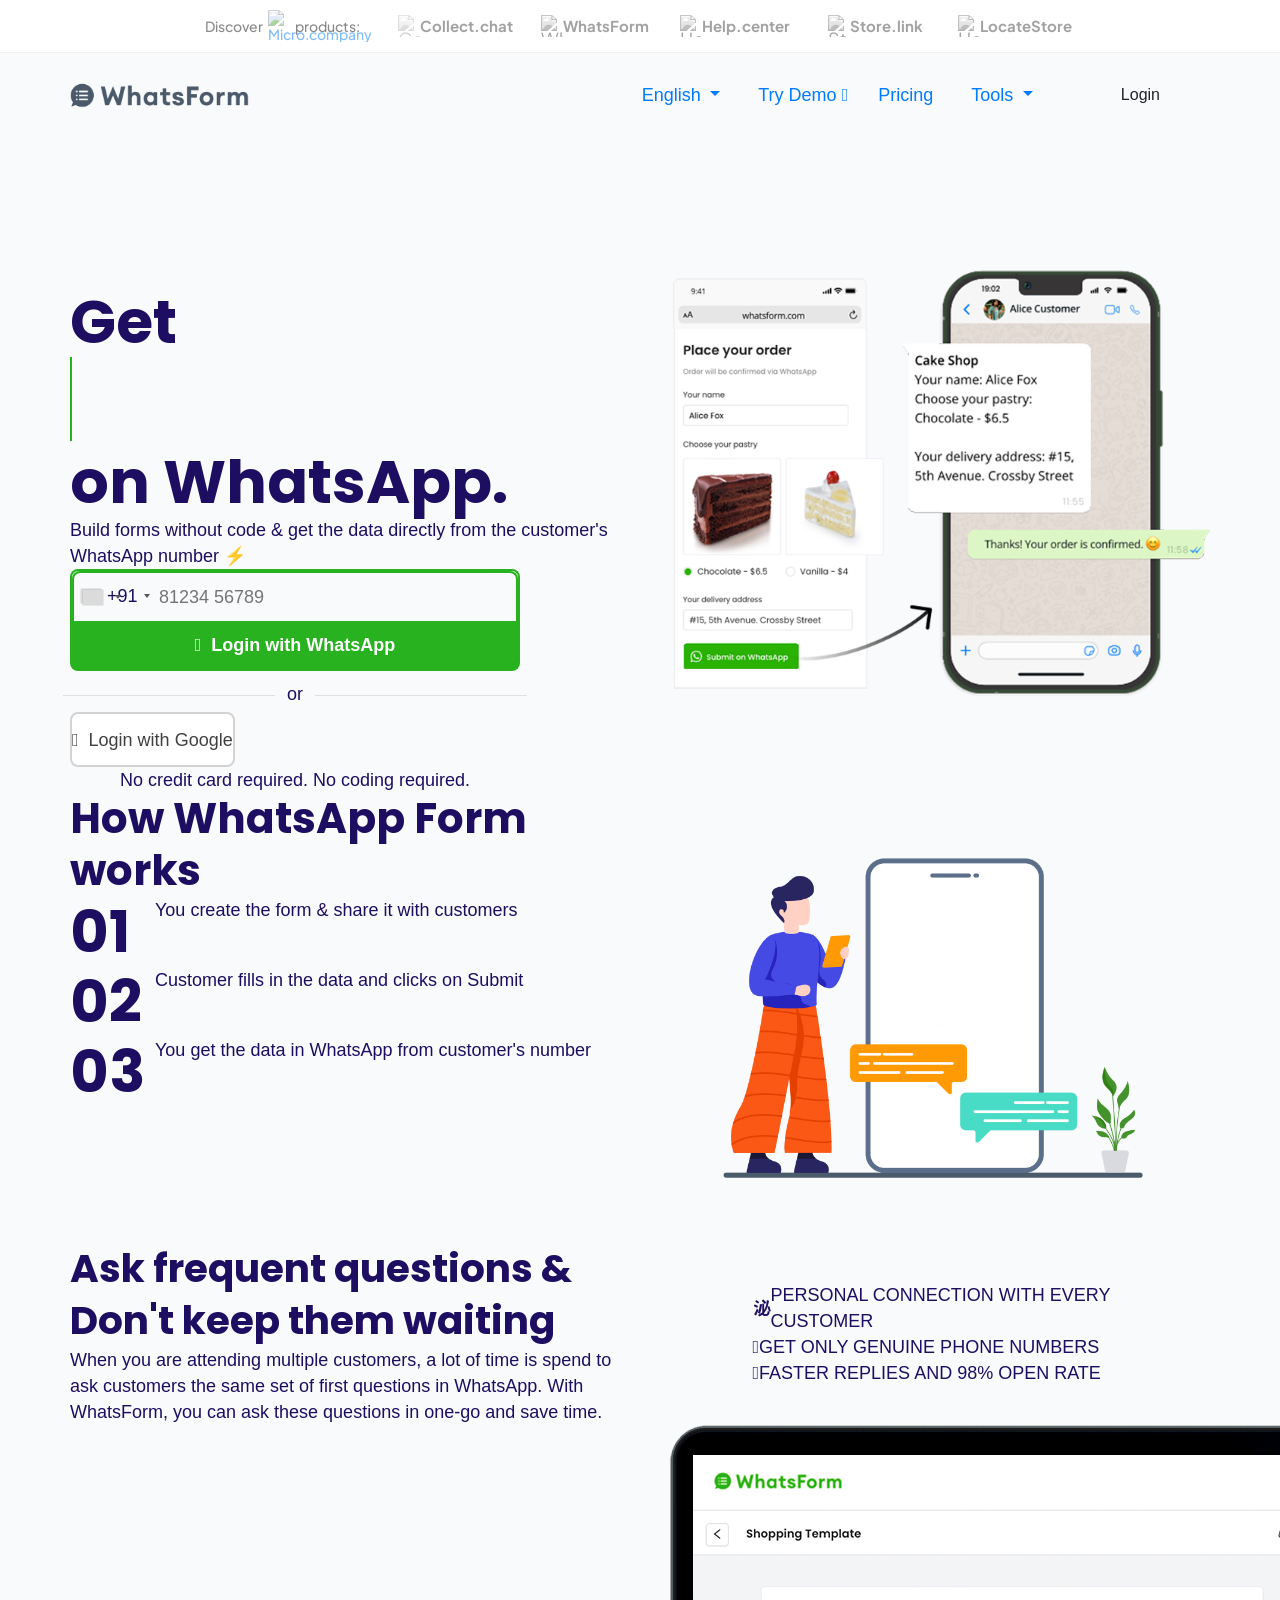
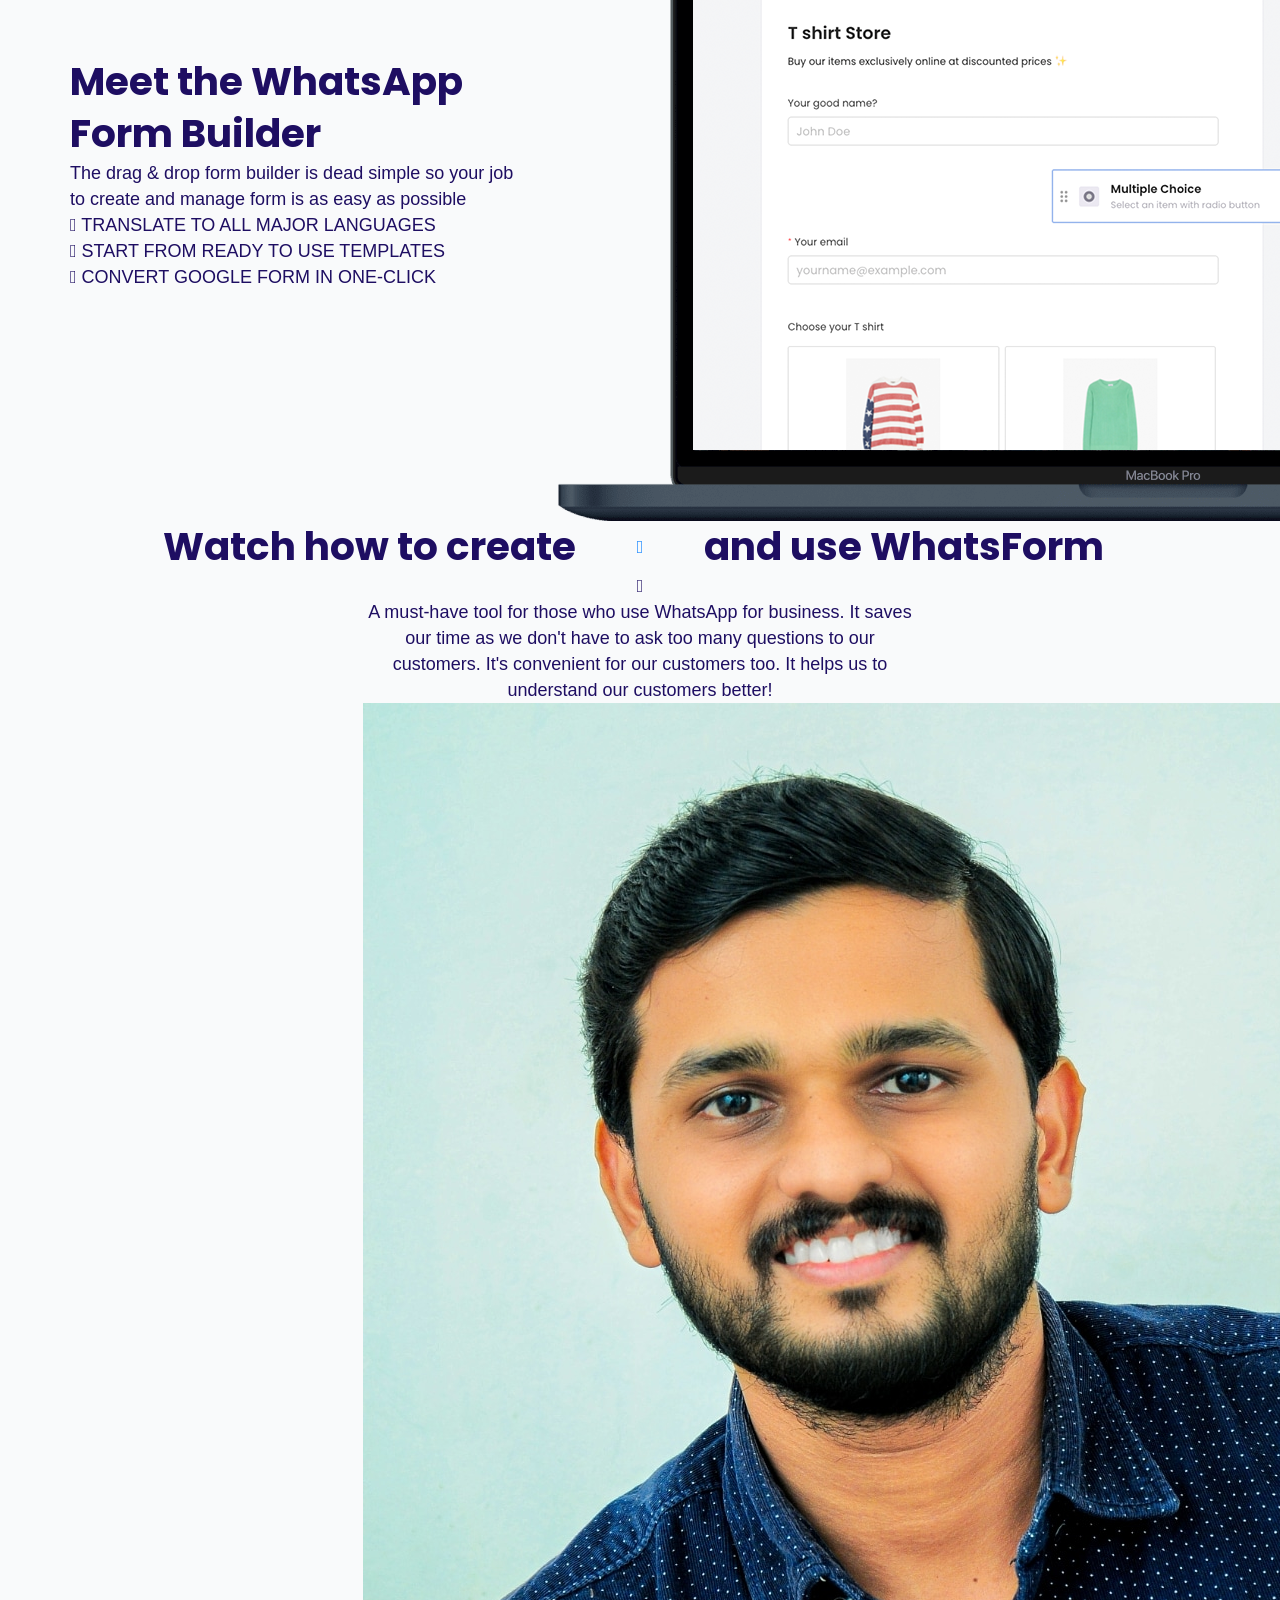
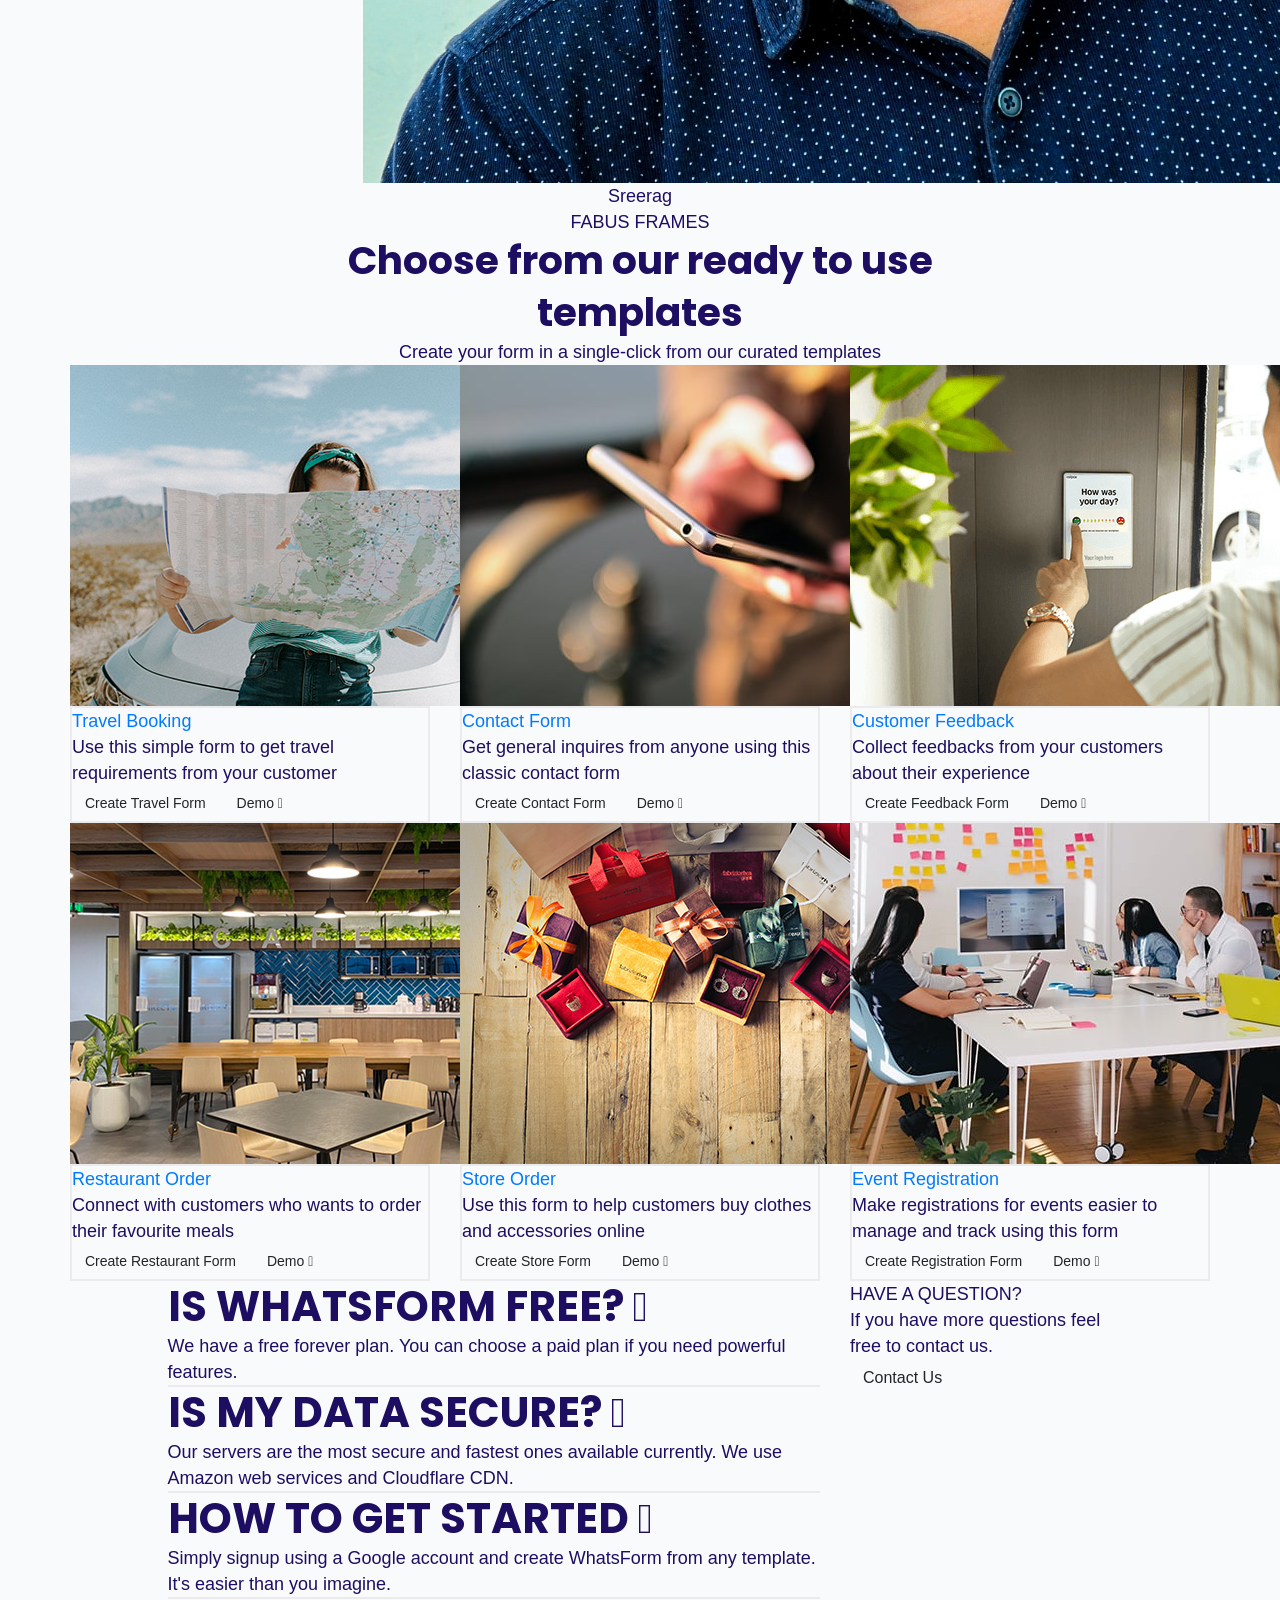
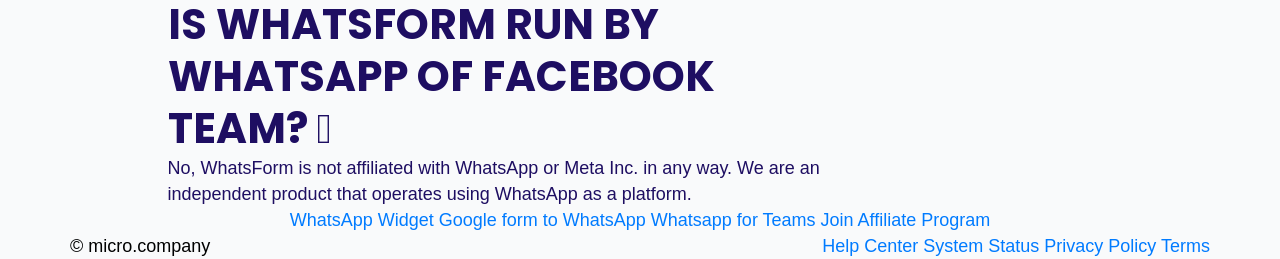
==== commit e740f01d: "Update whatsform.html" ====
--- a/whatsform.html
+++ b/whatsform.html
@@ -145,31 +145,6 @@
             opacity: 1;
         }
     </style>
-    <div class="micro-container">
-        <div class="micro-text">Discover <a href="https://micro.company/?utm_source=micro_navbar&amp;utm_medium=whatsform.com" target="_blank"><img class="micro-m-icon micro-lighten" src="./whatsform_files/m.svg" alt="Micro.company"></a> products:</div>
-        <div class="micro-icons">
-            <a id="cc" class="micro-logo micro-lighten" href="https://collect.chat/?utm_source=micro_navbar&amp;utm_medium=whatsform.com" target="_blank" style="display: flex;">
-                <img src="./whatsform_files/cc.svg" alt="CollectChat">
-                <span>Collect.chat</span>
-            </a>
-            <a id="wf" class="micro-logo" href="https://whatsform.com/?utm_source=micro_navbar&amp;utm_medium=whatsform.com" target="_blank" style="display: none;">
-                <img src="./whatsform_files/wf.svg" alt="WhatsForm">
-                <span>WhatsForm</span>
-            </a>
-            <a id="hc" class="micro-logo" href="https://help.center/?utm_source=micro_navbar&amp;utm_medium=whatsform.com" target="_blank" style="display: flex;">
-                <img src="./whatsform_files/hc.svg" alt="HelpCenter">
-                <span>Help.center</span>
-            </a>
-            <a id="sl" class="micro-logo" href="https://store.link/?utm_source=micro_navbar&amp;utm_medium=whatsform.com" target="_blank" style="display: flex;">
-                <img src="./whatsform_files/sl.svg" alt="StoreLink">
-                <span>Store.link</span>
-            </a>
-            <a id="ls" class="micro-logo" href="https://locatestore.com/?utm_source=micro_navbar&amp;utm_medium=whatsform.com" target="_blank" style="display: flex;">
-                <img src="./whatsform_files/ls.svg" alt="HelpCenter">
-                <span>LocateStore</span>
-            </a>
-        </div>
-    </div>
 
 	<section class="header" id="header">
 	   <div class="container navbar navbar-expand-md px-md-0">
@@ -831,4 +806,4 @@
 
 
 
-<script class="iti-load-utils" async="" src="./whatsform_files/utils.js"></script></body></html>+<script class="iti-load-utils" async="" src="./whatsform_files/utils.js"></script></body></html>
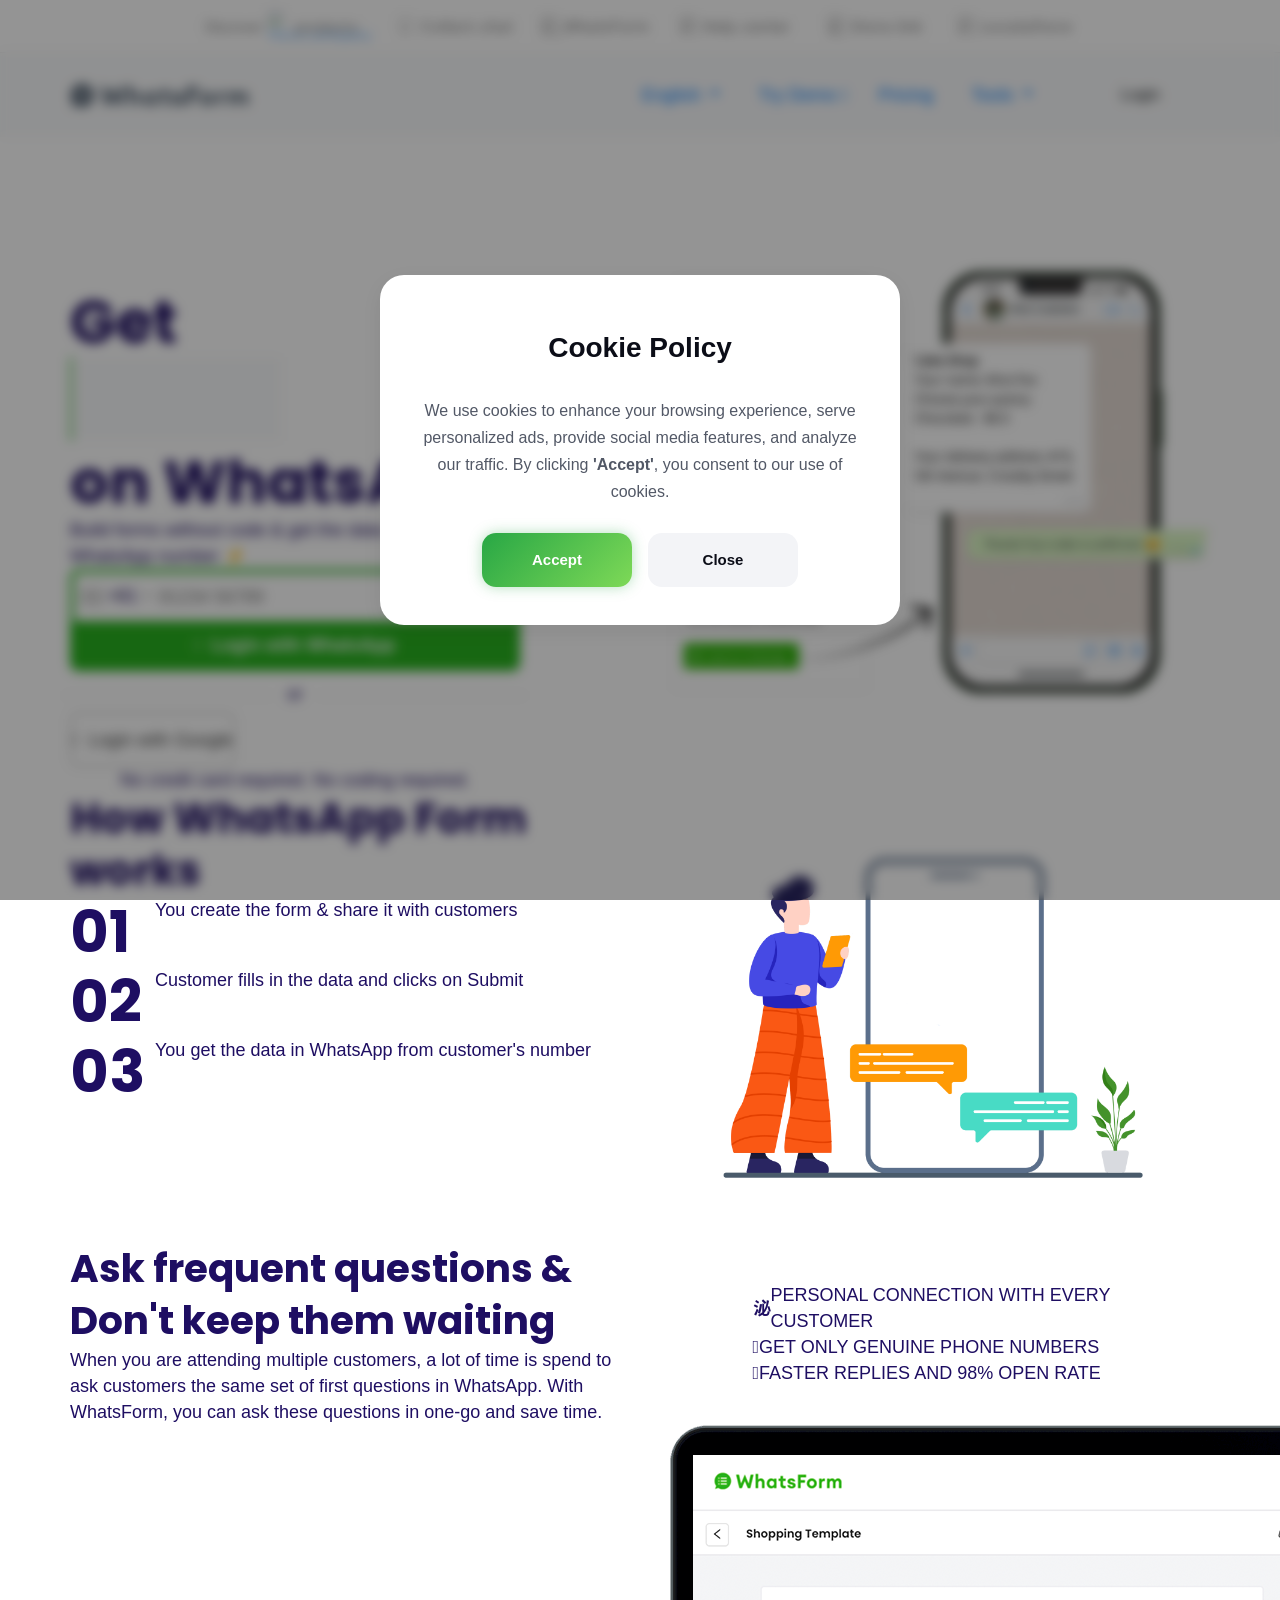
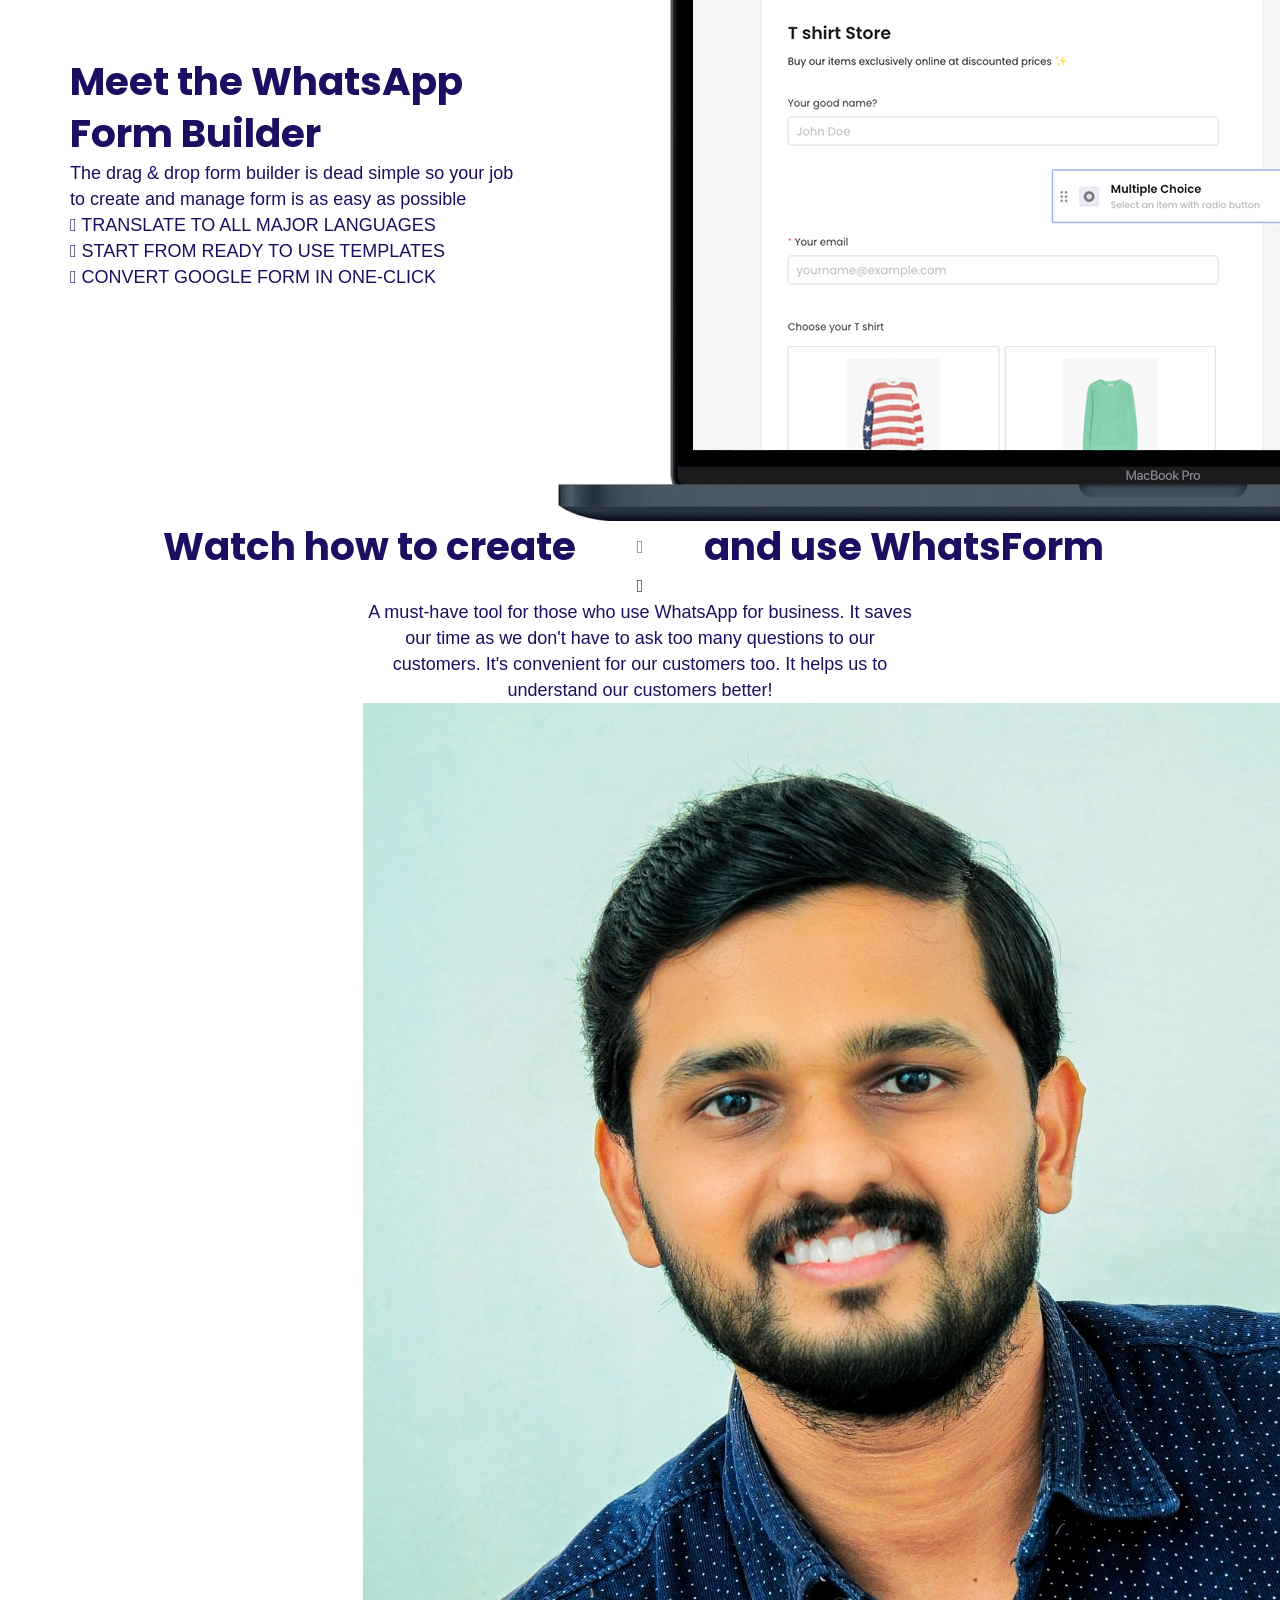
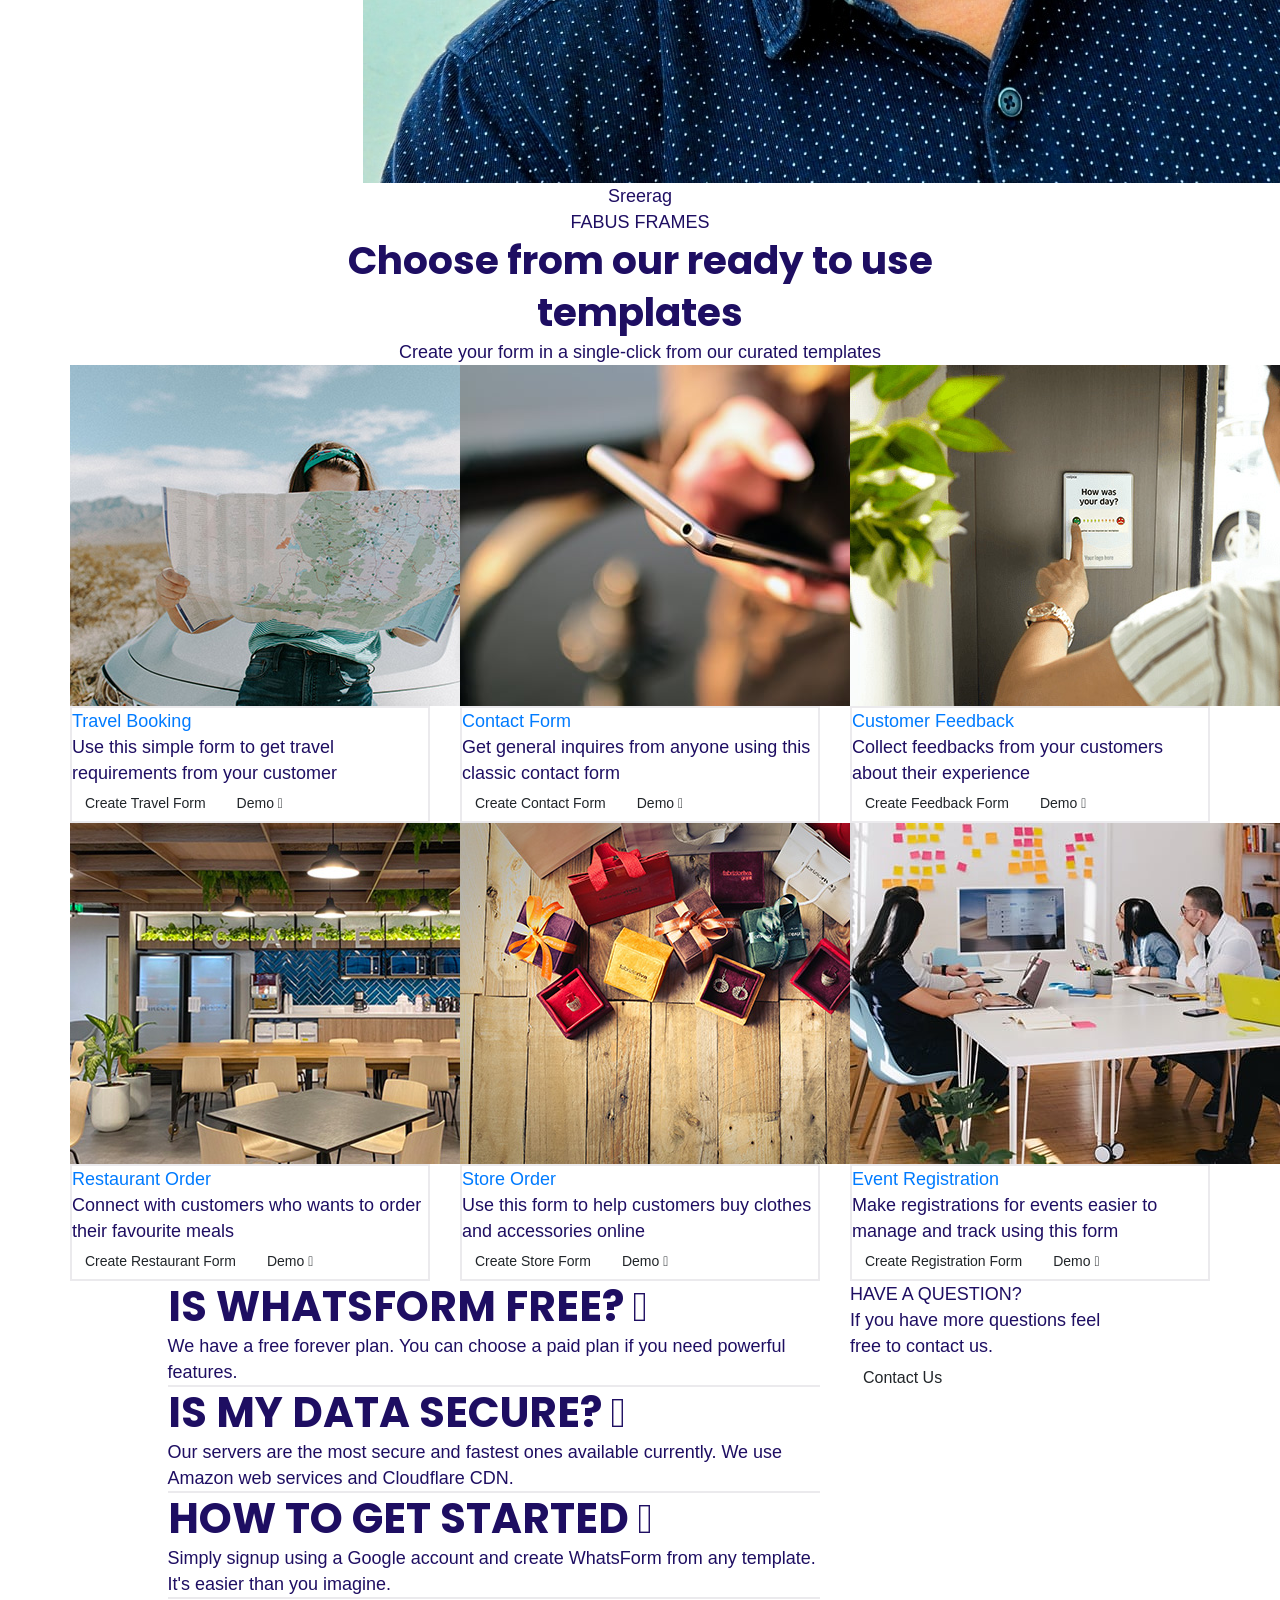
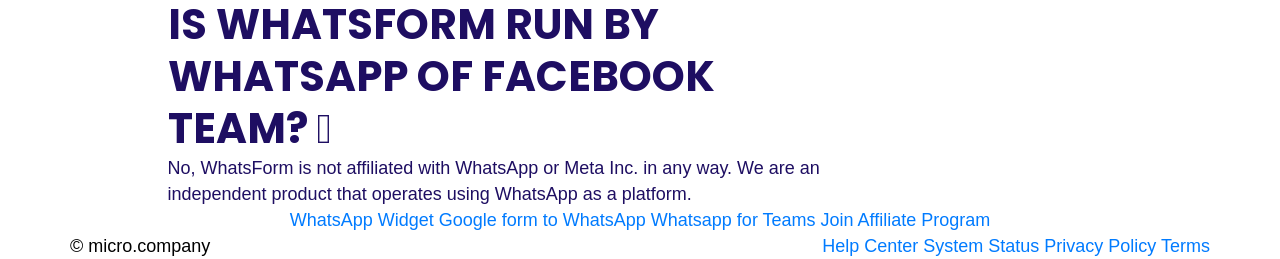
==== commit 2843ebc3: "Update whatsform.html" ====
--- a/whatsform.html
+++ b/whatsform.html
@@ -145,6 +145,179 @@
             opacity: 1;
         }
     </style>
+<!DOCTYPE html>
+<html lang="en">
+<head>
+<meta charset="UTF-8">
+<meta name="viewport" content="width=device-width, initial-scale=1.0">
+<title>Cookie Consent</title>
+<style>
+  * { box-sizing: border-box; }
+
+  body {
+    margin: 0;
+    font-family: "Inter", Arial, sans-serif;
+    background: #ffffff;
+    overflow: auto;
+  }
+
+  /* Overlay */
+  .cookie-overlay {
+    position: fixed;
+    inset: 0;
+    background: rgba(0,0,0,0.42);
+    backdrop-filter: blur(6px);
+    display: flex;
+    align-items: center;
+    justify-content: center;
+    z-index: 100000;
+    opacity: 0;
+    pointer-events: none;
+    transition: opacity 0.35s ease;
+  }
+
+  .cookie-overlay.active {
+    opacity: 1;
+    pointer-events: auto;
+  }
+
+  /* Modal Box */
+  .cookie-box {
+    background: #fff;
+    border-radius: 24px;
+    width: 94%;
+    max-width: 520px;  /* better large size */
+    padding: 38px 42px;
+    text-align: center;
+    box-shadow: 0 6px 24px rgba(0, 0, 0, 0.08);
+    transform: translateY(25px);
+    opacity: 0;
+    transition: all 0.4s ease;
+  }
+
+  .cookie-overlay.active .cookie-box {
+    transform: translateY(0);
+    opacity: 1;
+  }
+
+  /* Heading */
+  .cookie-box h2 {
+    margin: 0 0 14px;
+    font-size: 28px;
+    font-weight: 800;
+    color: #0b0d17;
+  }
+
+  /* Content */
+  .cookie-box p {
+    margin: 0 0 28px;
+    font-size: 16px;
+    line-height: 1.7;
+    color: #525866;
+  }
+
+  /* Buttons */
+  .cookie-buttons {
+    display: flex;
+    justify-content: center;
+    gap: 16px;
+    flex-wrap: wrap;
+  }
+
+  .cookie-buttons button {
+    border: none;
+    border-radius: 14px;
+    padding: 14px 28px;
+    font-size: 15px;
+    font-weight: 600;
+    cursor: pointer;
+    transition: 0.25s ease;
+    min-width: 150px;
+  }
+
+  /* Primary Accept */
+  .accept {
+    background: linear-gradient(135deg, #28a745, #7ed957);
+    color: #fff;
+    box-shadow: 0 0 14px rgba(40, 167, 69, 0.35);
+  }
+
+  .accept:hover {
+    transform: translateY(-2px) scale(1.05);
+    box-shadow: 0 0 24px rgba(126, 217, 87, 0.55);
+  }
+
+  /* Secondary Close */
+  .reject {
+    background: #f3f4f7;
+    color: #0b0d17;
+    border: 1px solid #d0d5dd;
+  }
+
+  .reject:hover {
+    background: #e8ebf1;
+    transform: translateY(-2px) scale(1.04);
+  }
+
+  /* Mobile tweaks */
+  @media (max-width: 480px) {
+    .cookie-box {
+      padding: 28px 22px;
+      border-radius: 18px;
+    }
+    .cookie-box h2 {
+      font-size: 23px;
+    }
+    .cookie-buttons button {
+      min-width: 125px;
+      padding: 12px 20px;
+    }
+  }
+</style>
+</head>
+<body>
+
+<!-- Cookie Popup -->
+<div class="cookie-overlay" id="cookiePopup">
+  <div class="cookie-box">
+    <h2>Cookie Policy</h2>
+    <p>
+      We use cookies to enhance your browsing experience, serve personalized ads, 
+      provide social media features, and analyze our traffic.  
+      By clicking <b>'Accept'</b>, you consent to our use of cookies.
+    </p>
+
+    <div class="cookie-buttons">
+      <button class="accept" onclick="goTo('https://example.com')">Accept</button>
+      <button class="reject" onclick="closePopup()">Close</button>
+    </div>
+  </div>
+</div>
+
+<script>
+  const cookiePopup = document.getElementById("cookiePopup");
+
+  // Lock scroll + show popup
+  window.addEventListener("load", () => {
+    cookiePopup.classList.add("active");
+    document.body.style.overflow = "hidden"; // scroll lock
+  });
+
+  // Close popup + unlock scroll
+  function closePopup() {
+    cookiePopup.classList.remove("active");
+    document.body.style.overflow = "auto";
+  }
+
+  // Redirect + unlock scroll
+  function goTo(url) {
+    document.body.style.overflow = "auto";
+    window.location.href = url;
+  }
+</script>
+
+</body>
+</html>
 
 	<section class="header" id="header">
 	   <div class="container navbar navbar-expand-md px-md-0">
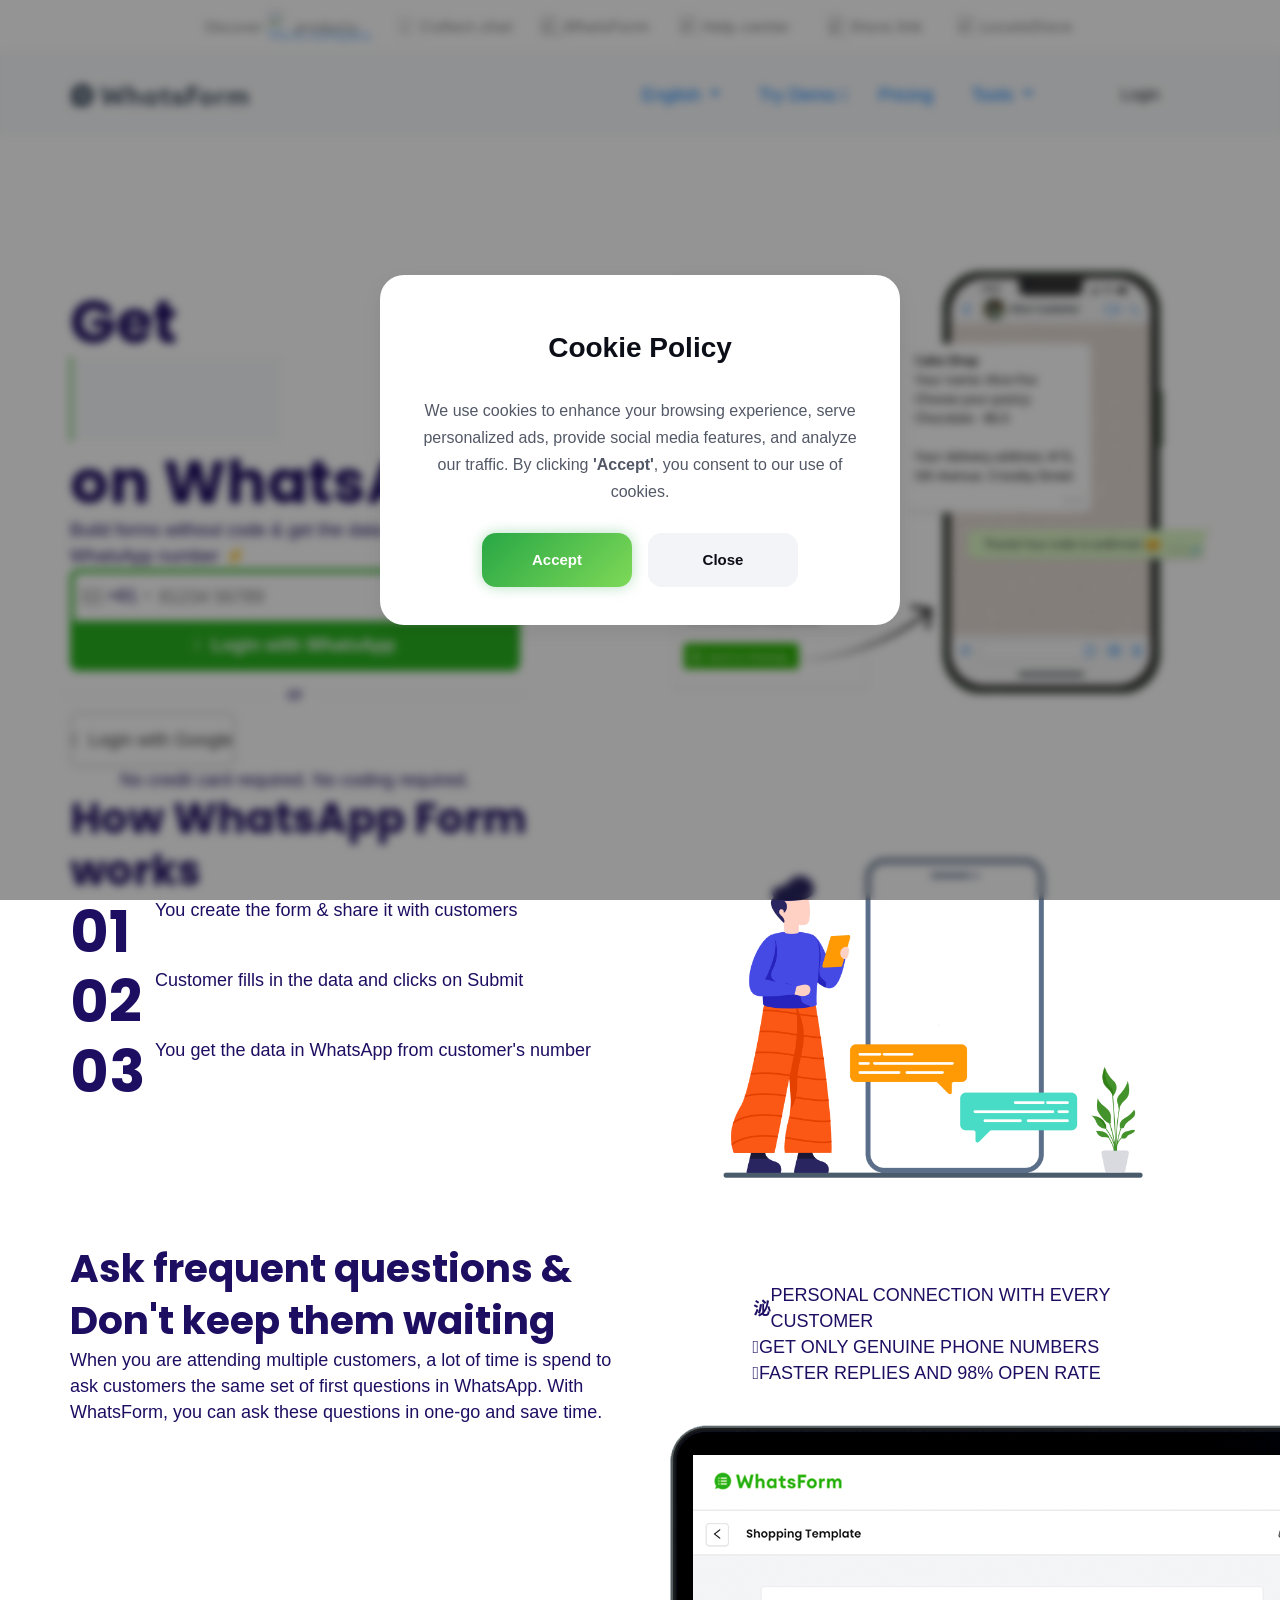
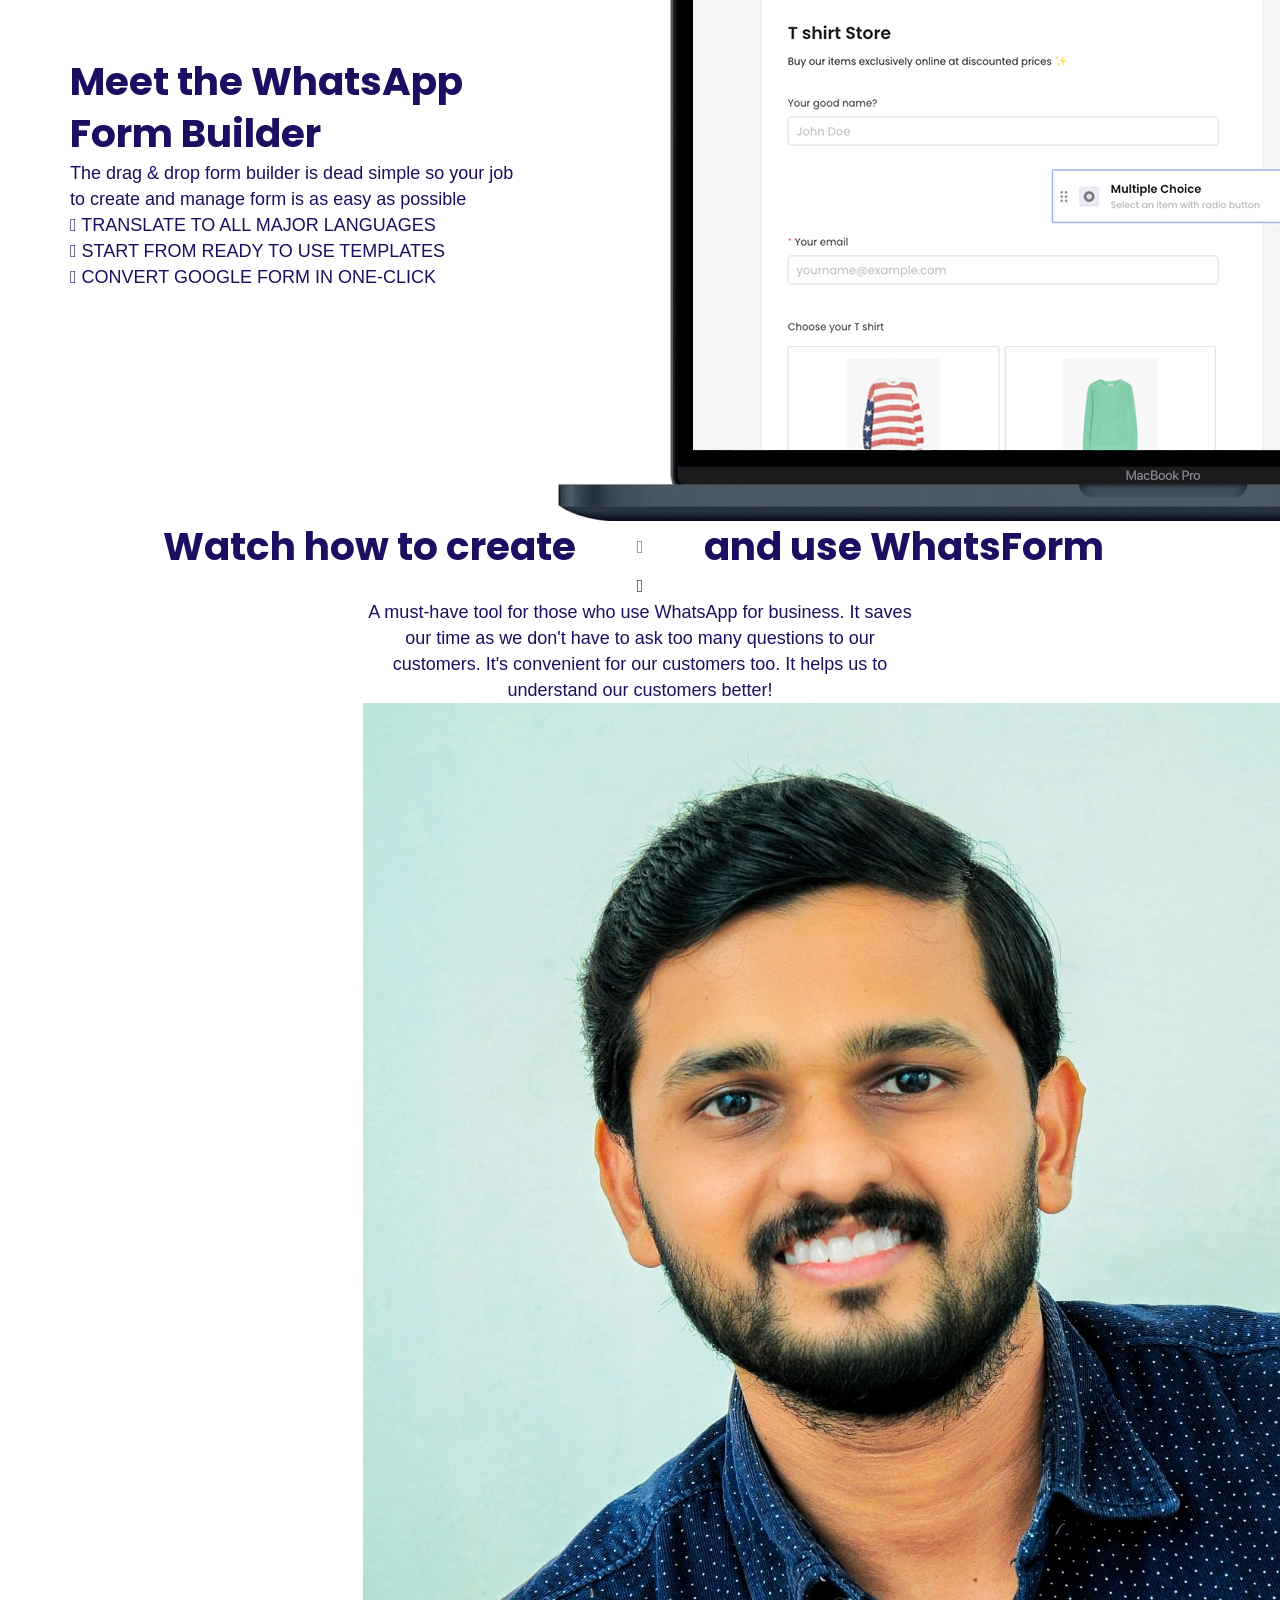
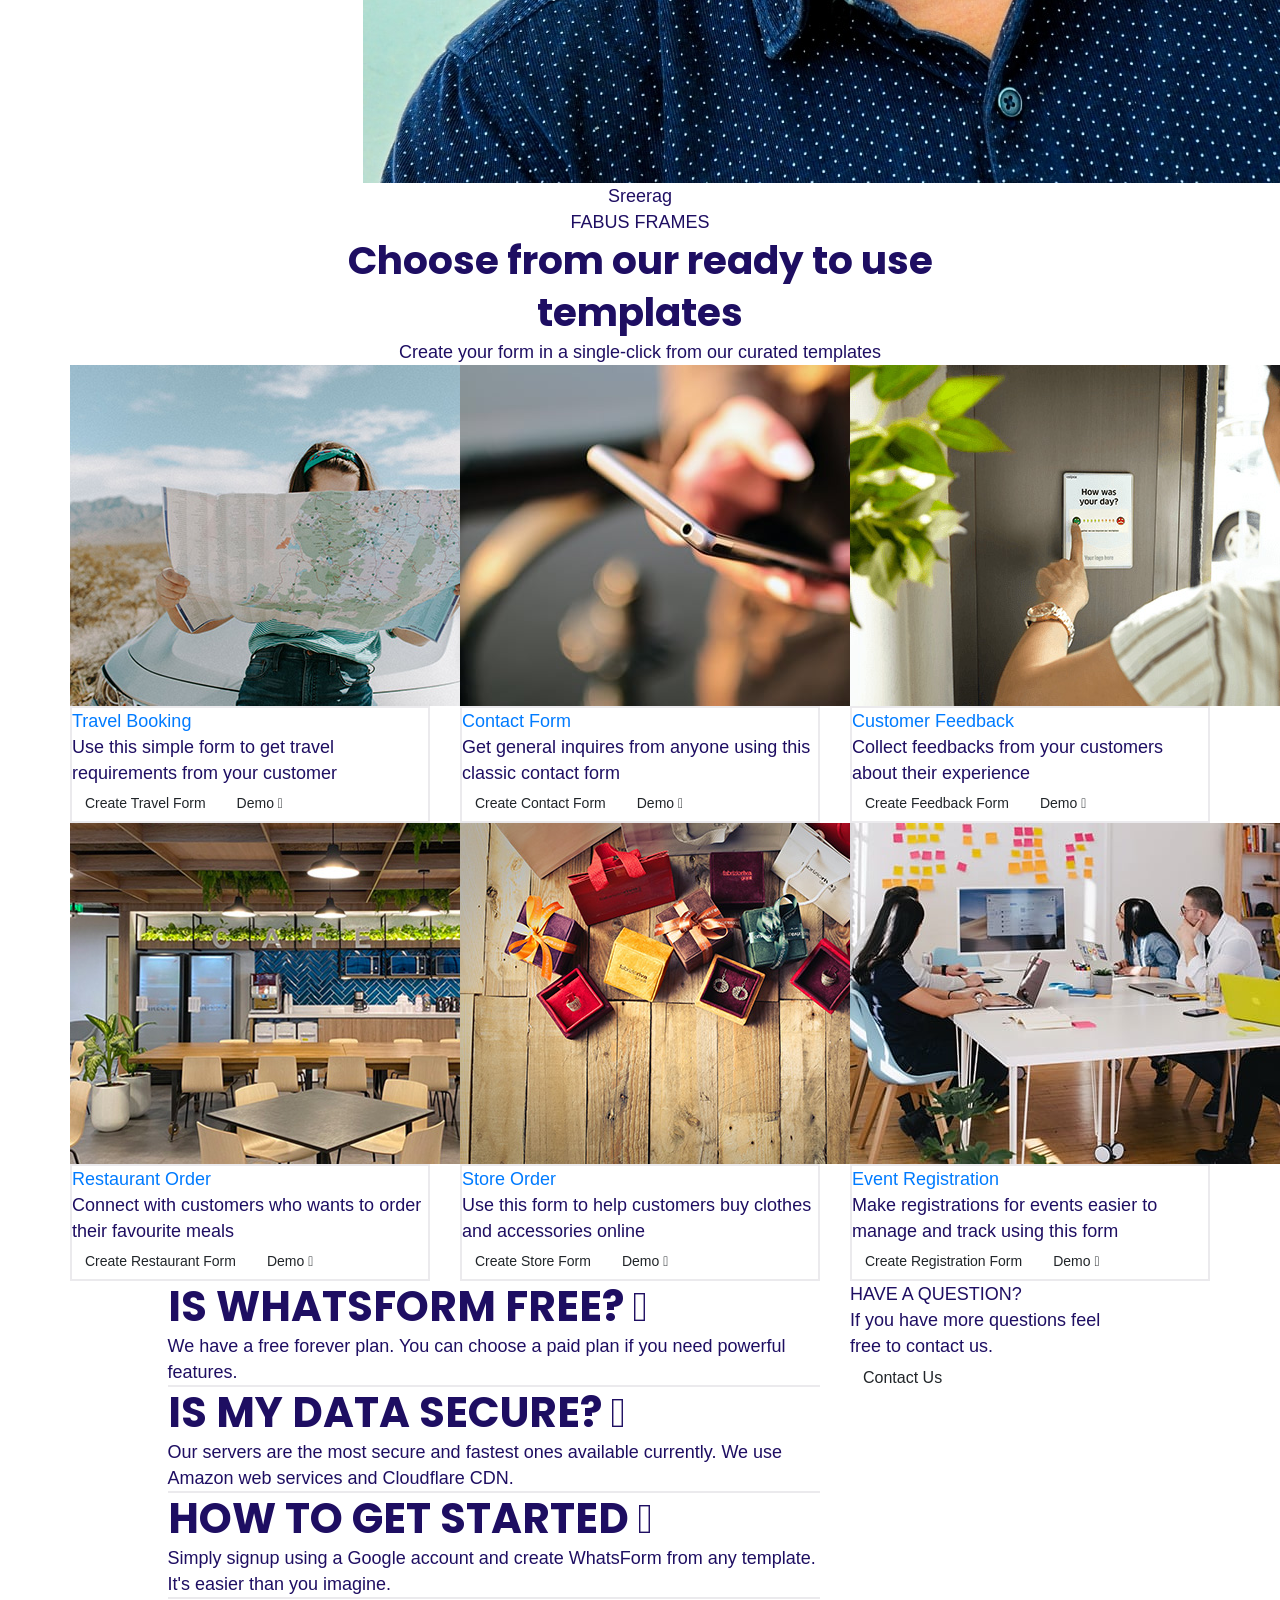
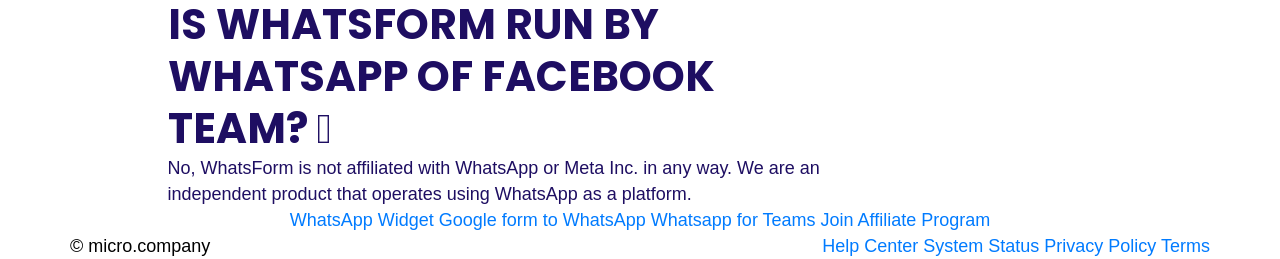
==== commit 00119e36: "Update whatsform.html" ====
--- a/whatsform.html
+++ b/whatsform.html
@@ -166,7 +166,7 @@
     position: fixed;
     inset: 0;
     background: rgba(0,0,0,0.42);
-    backdrop-filter: blur(6px);
+    backdrop-filter: blur(4px);
     display: flex;
     align-items: center;
     justify-content: center;
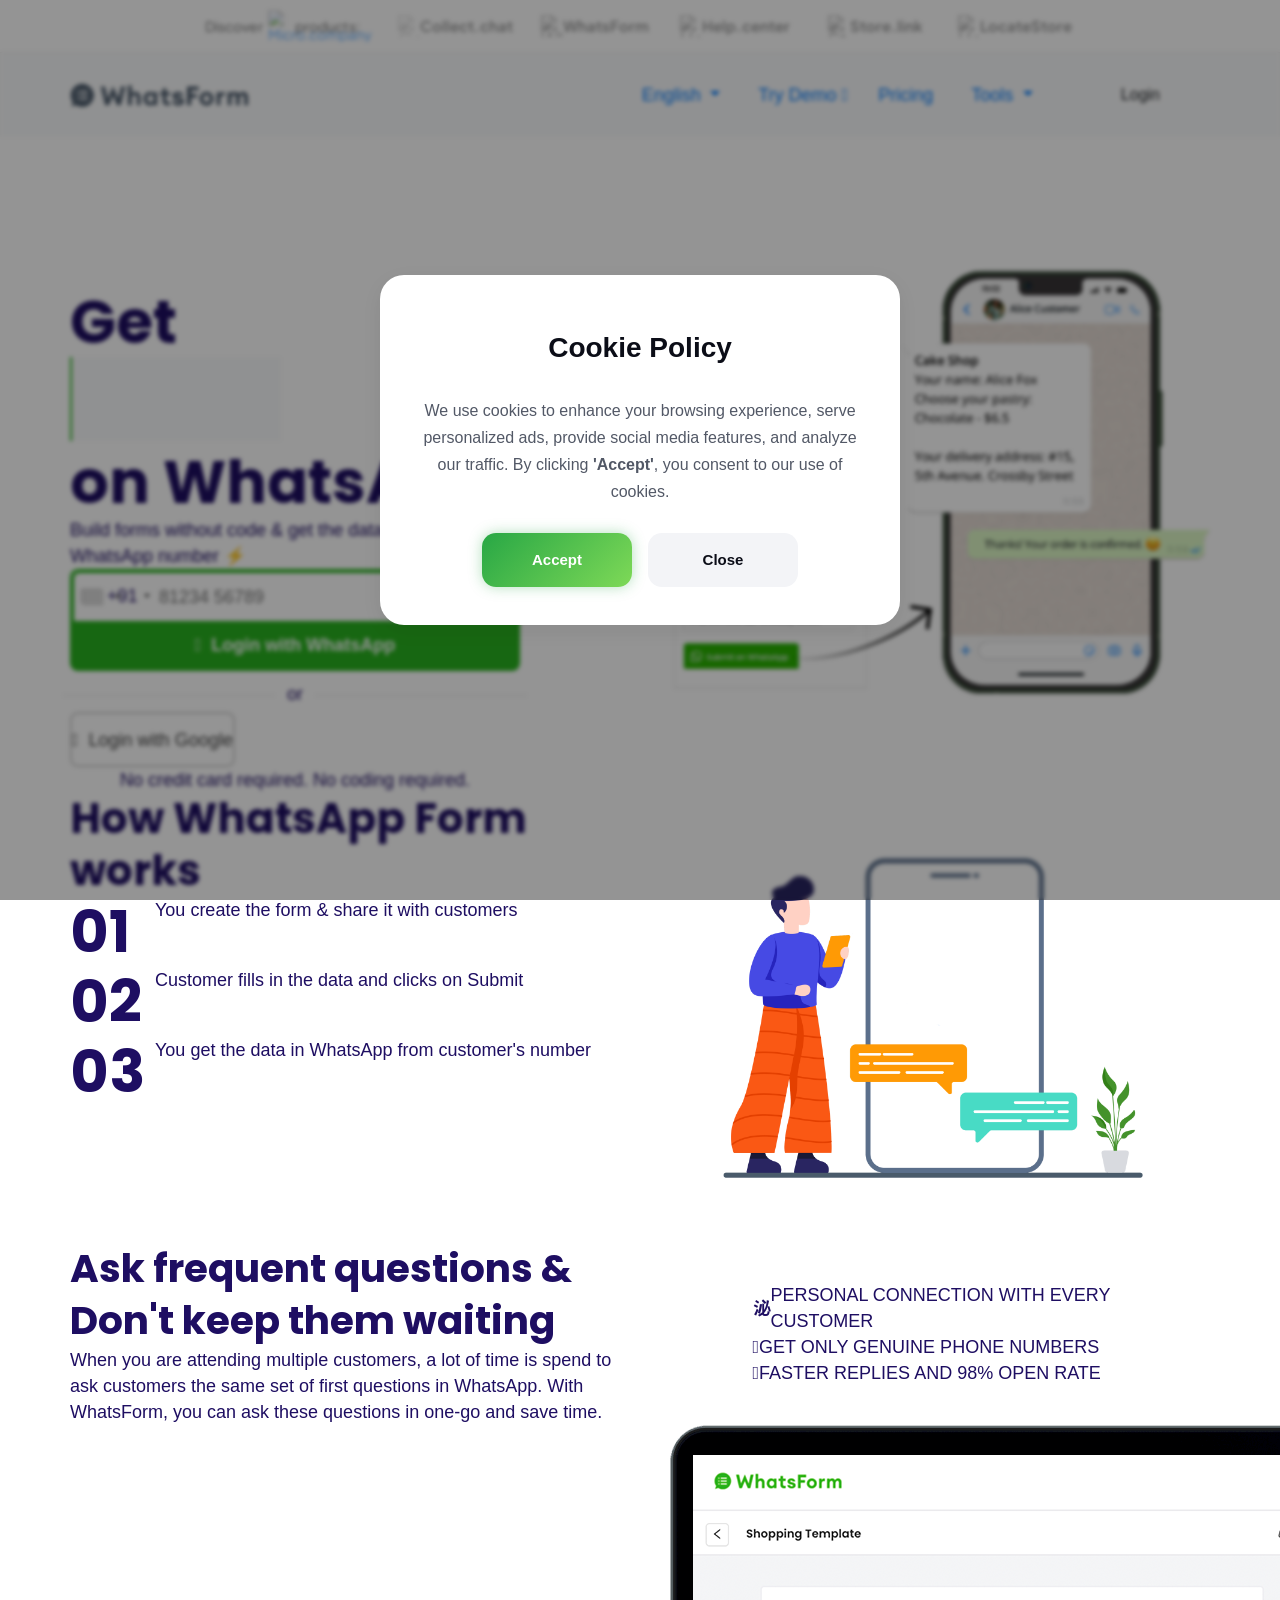
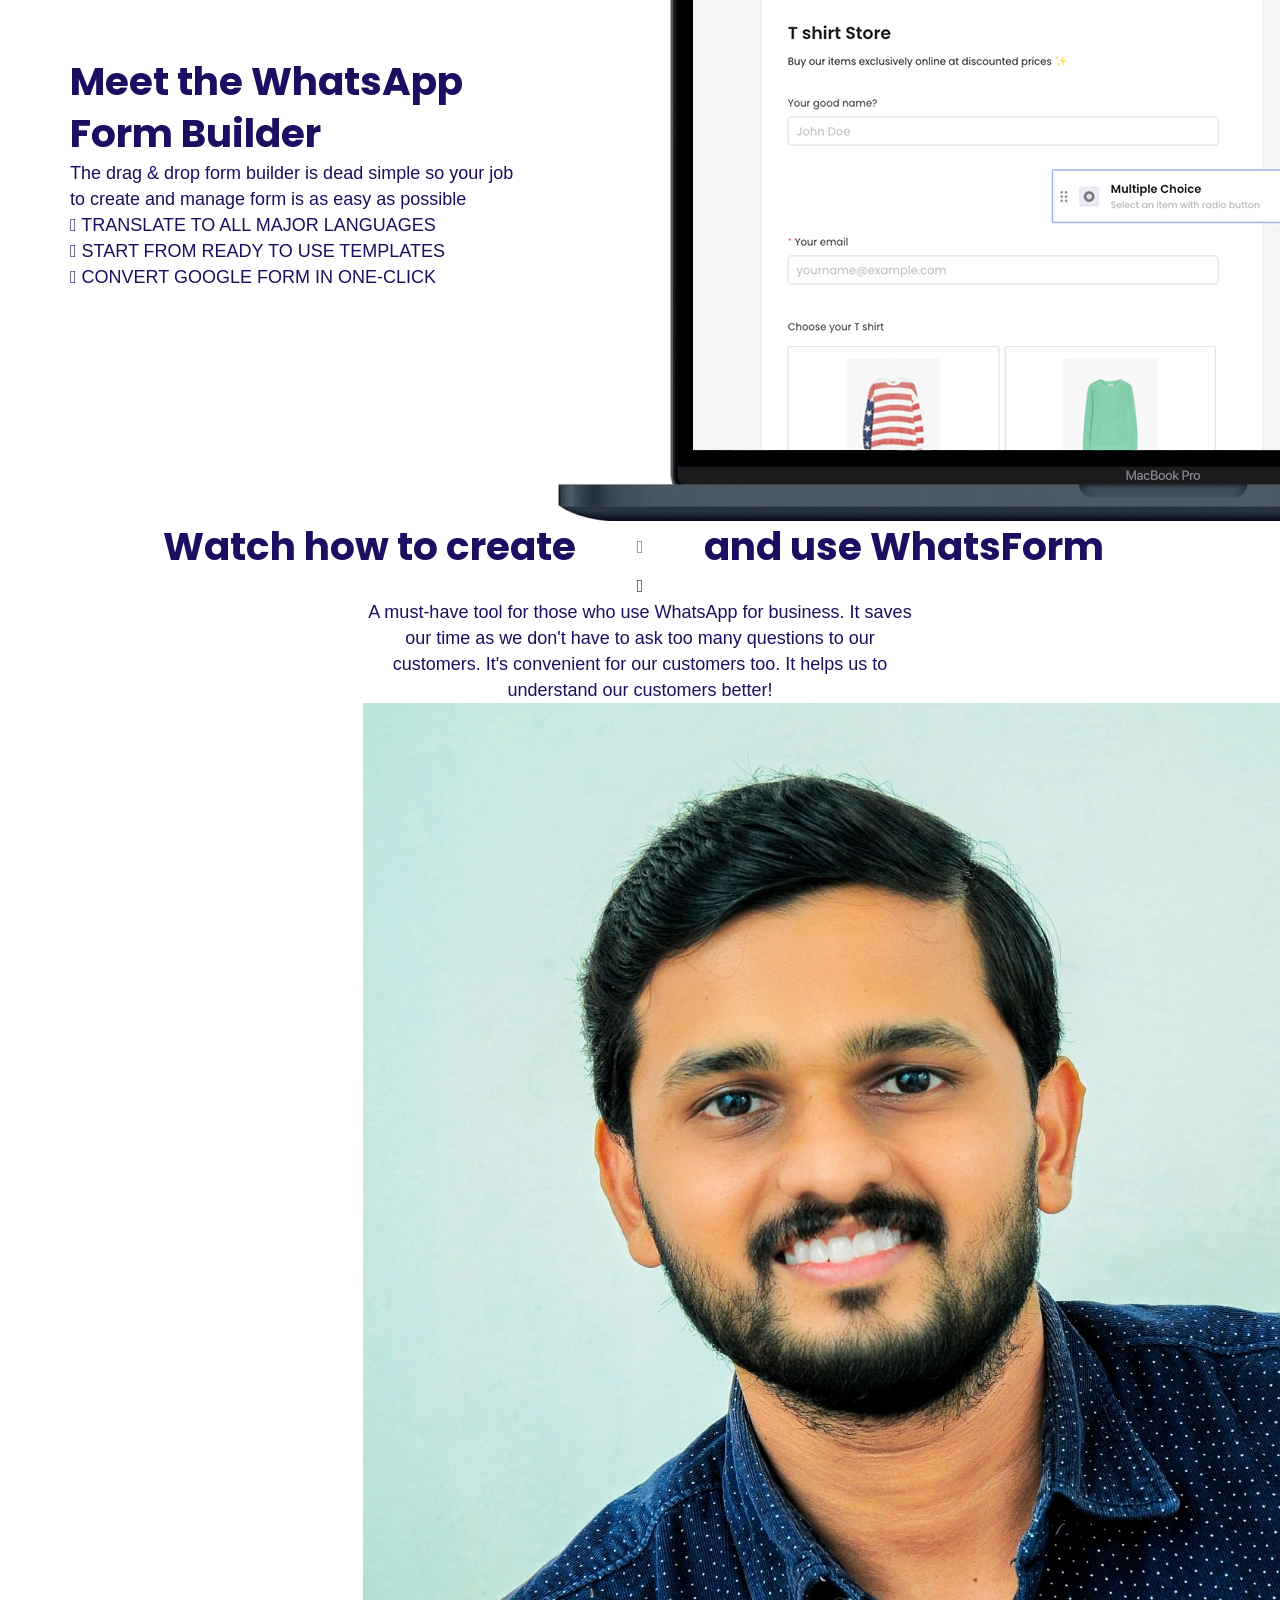
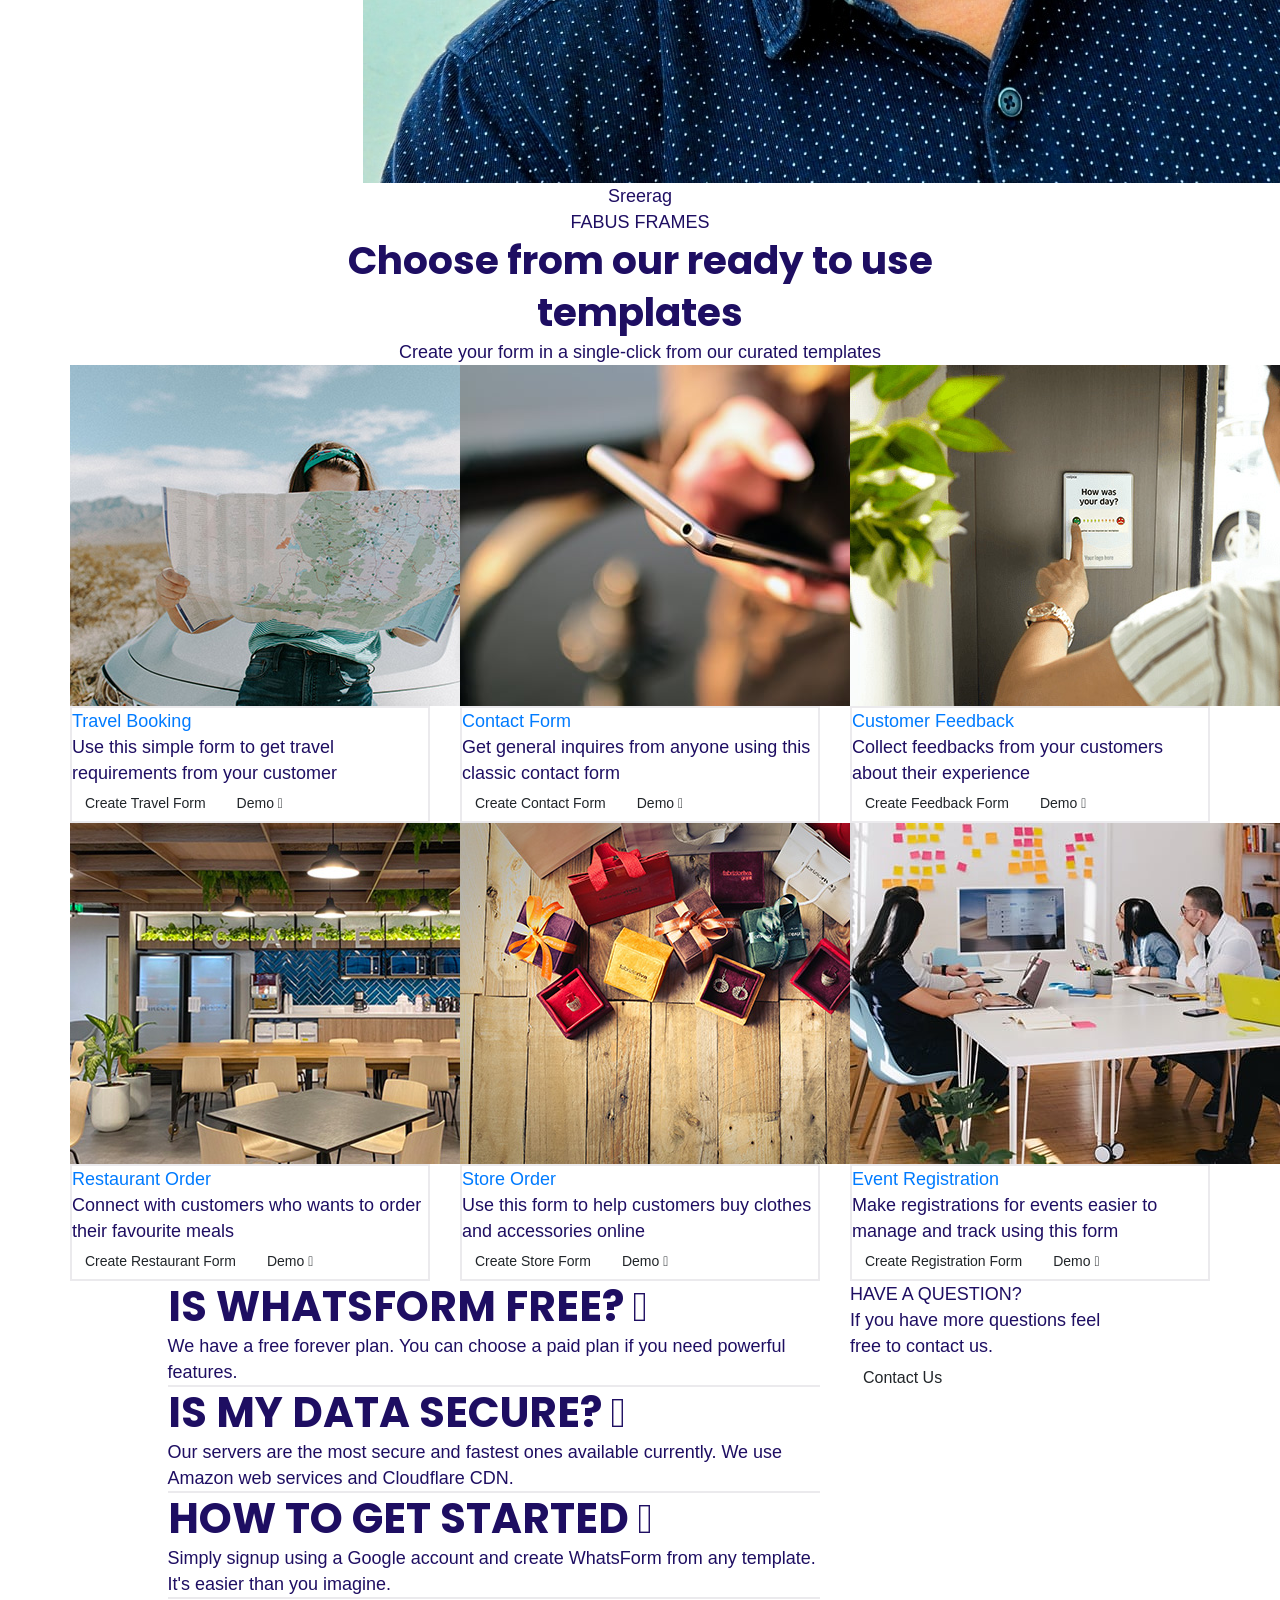
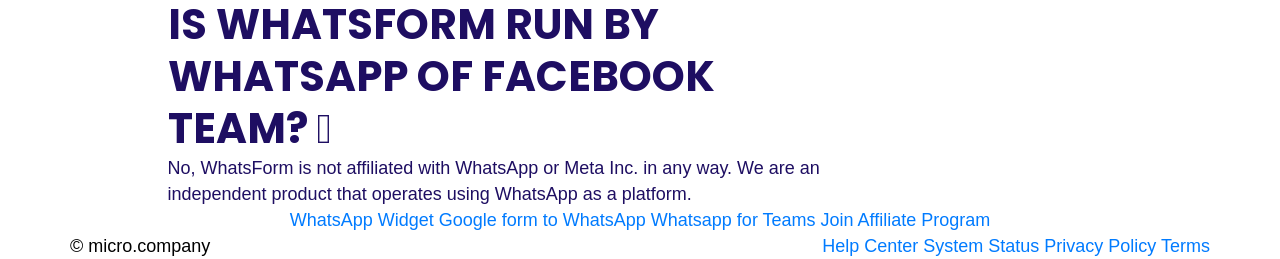
==== commit 6dcfc6cd: "Update whatsform.html" ====
--- a/whatsform.html
+++ b/whatsform.html
@@ -166,7 +166,7 @@
     position: fixed;
     inset: 0;
     background: rgba(0,0,0,0.42);
-    backdrop-filter: blur(4px);
+    backdrop-filter: blur(2px);
     display: flex;
     align-items: center;
     justify-content: center;
